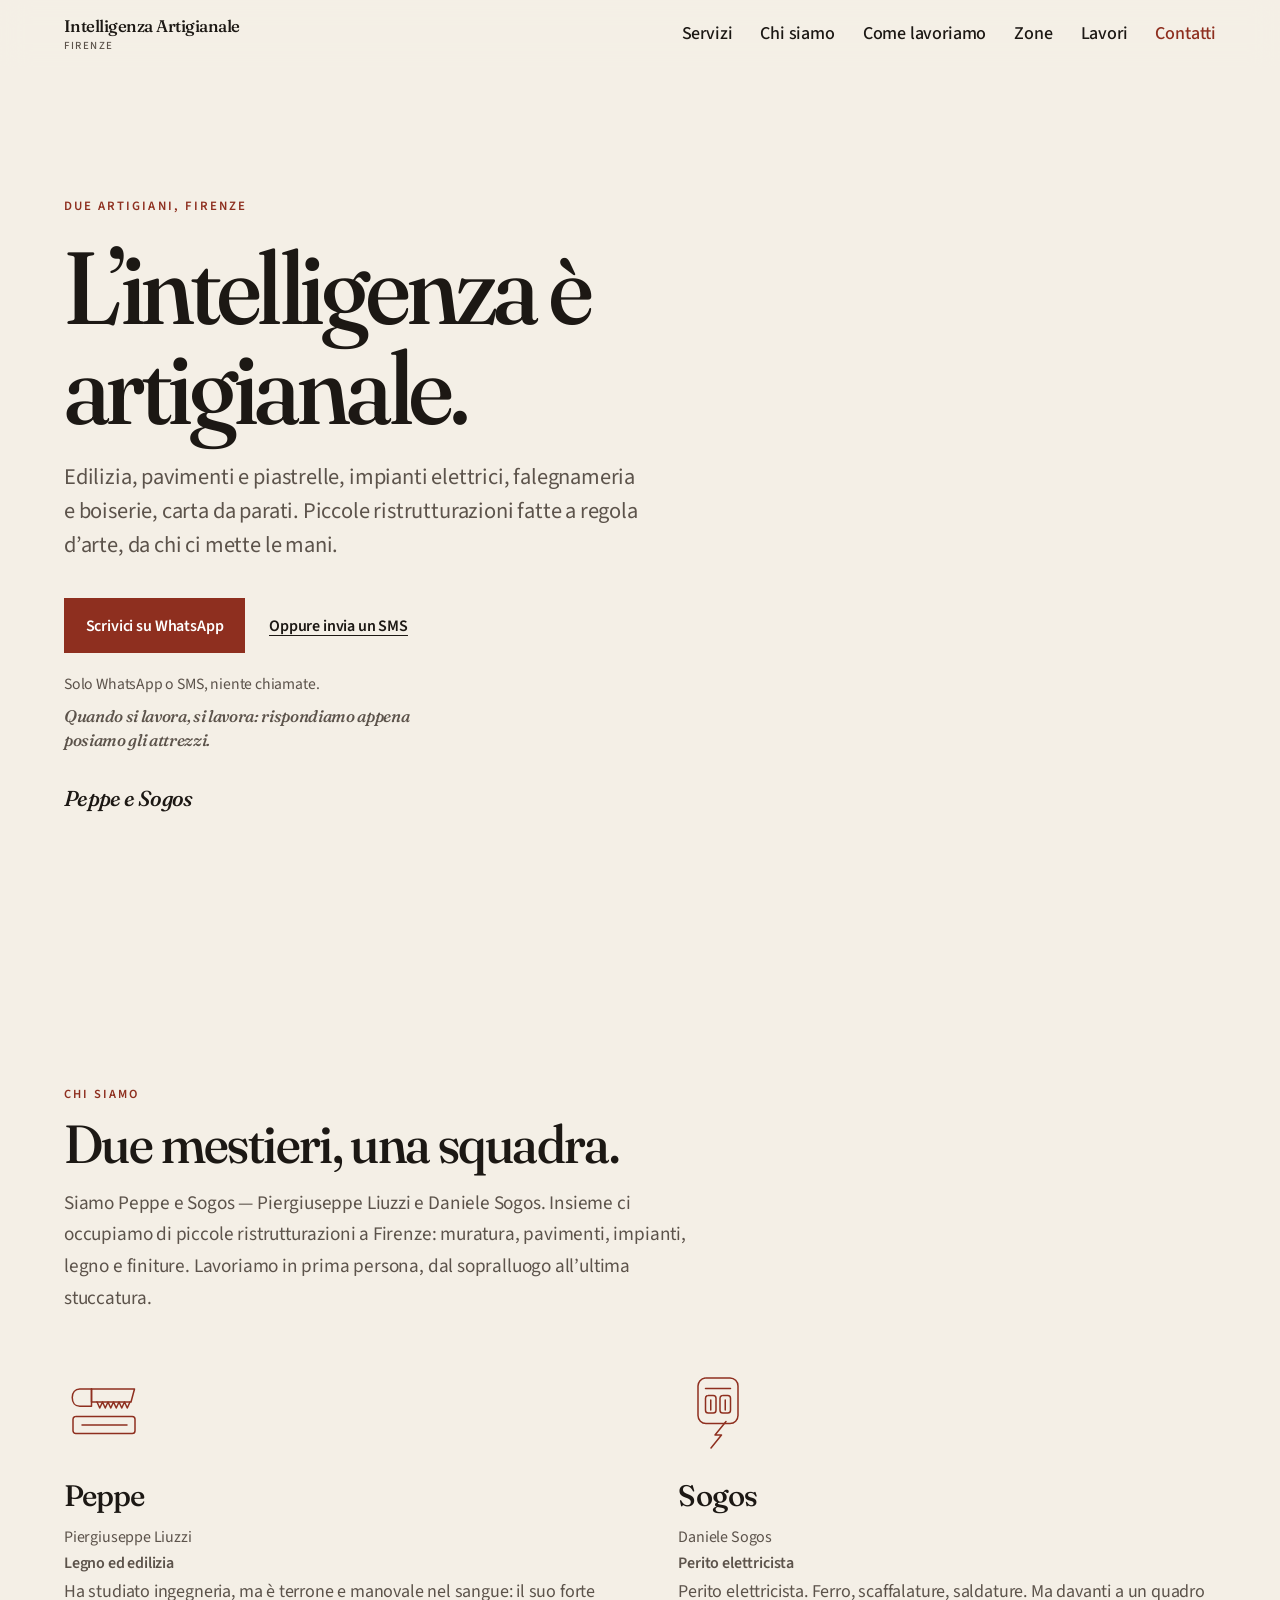
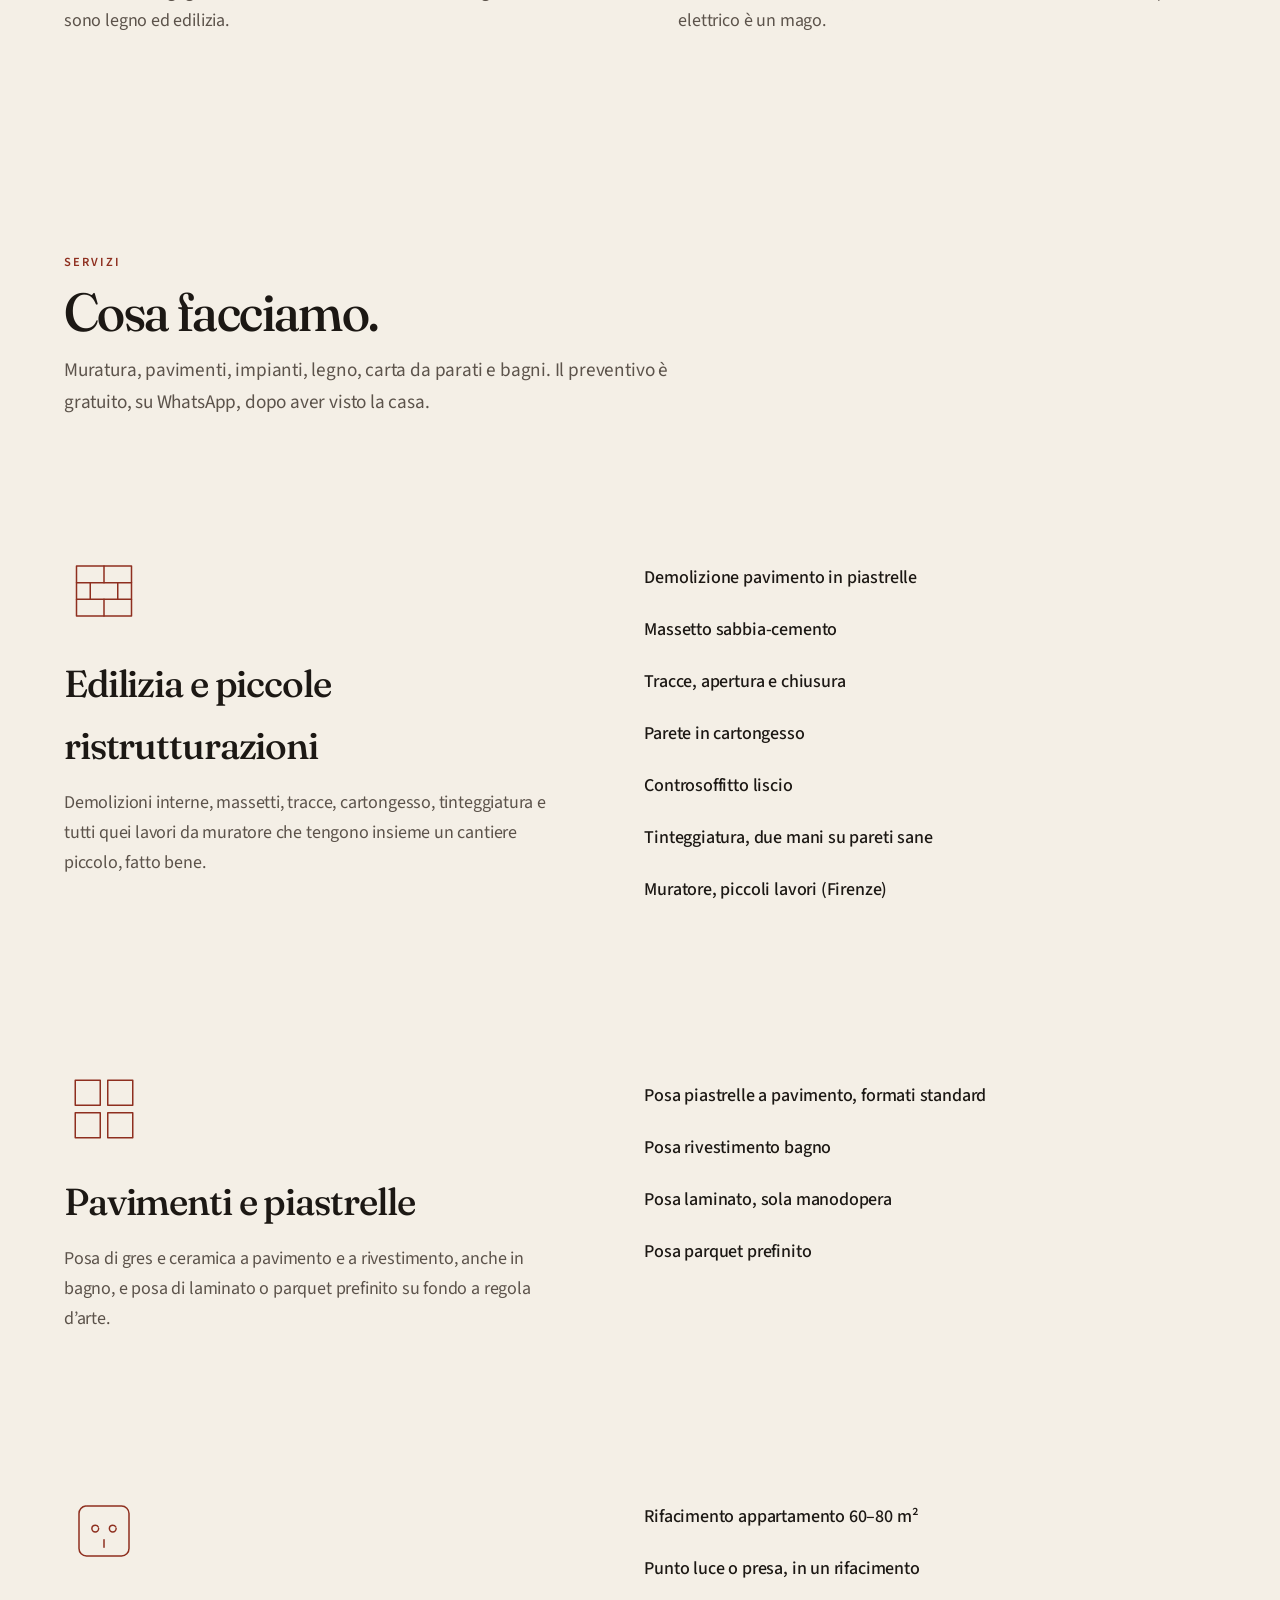
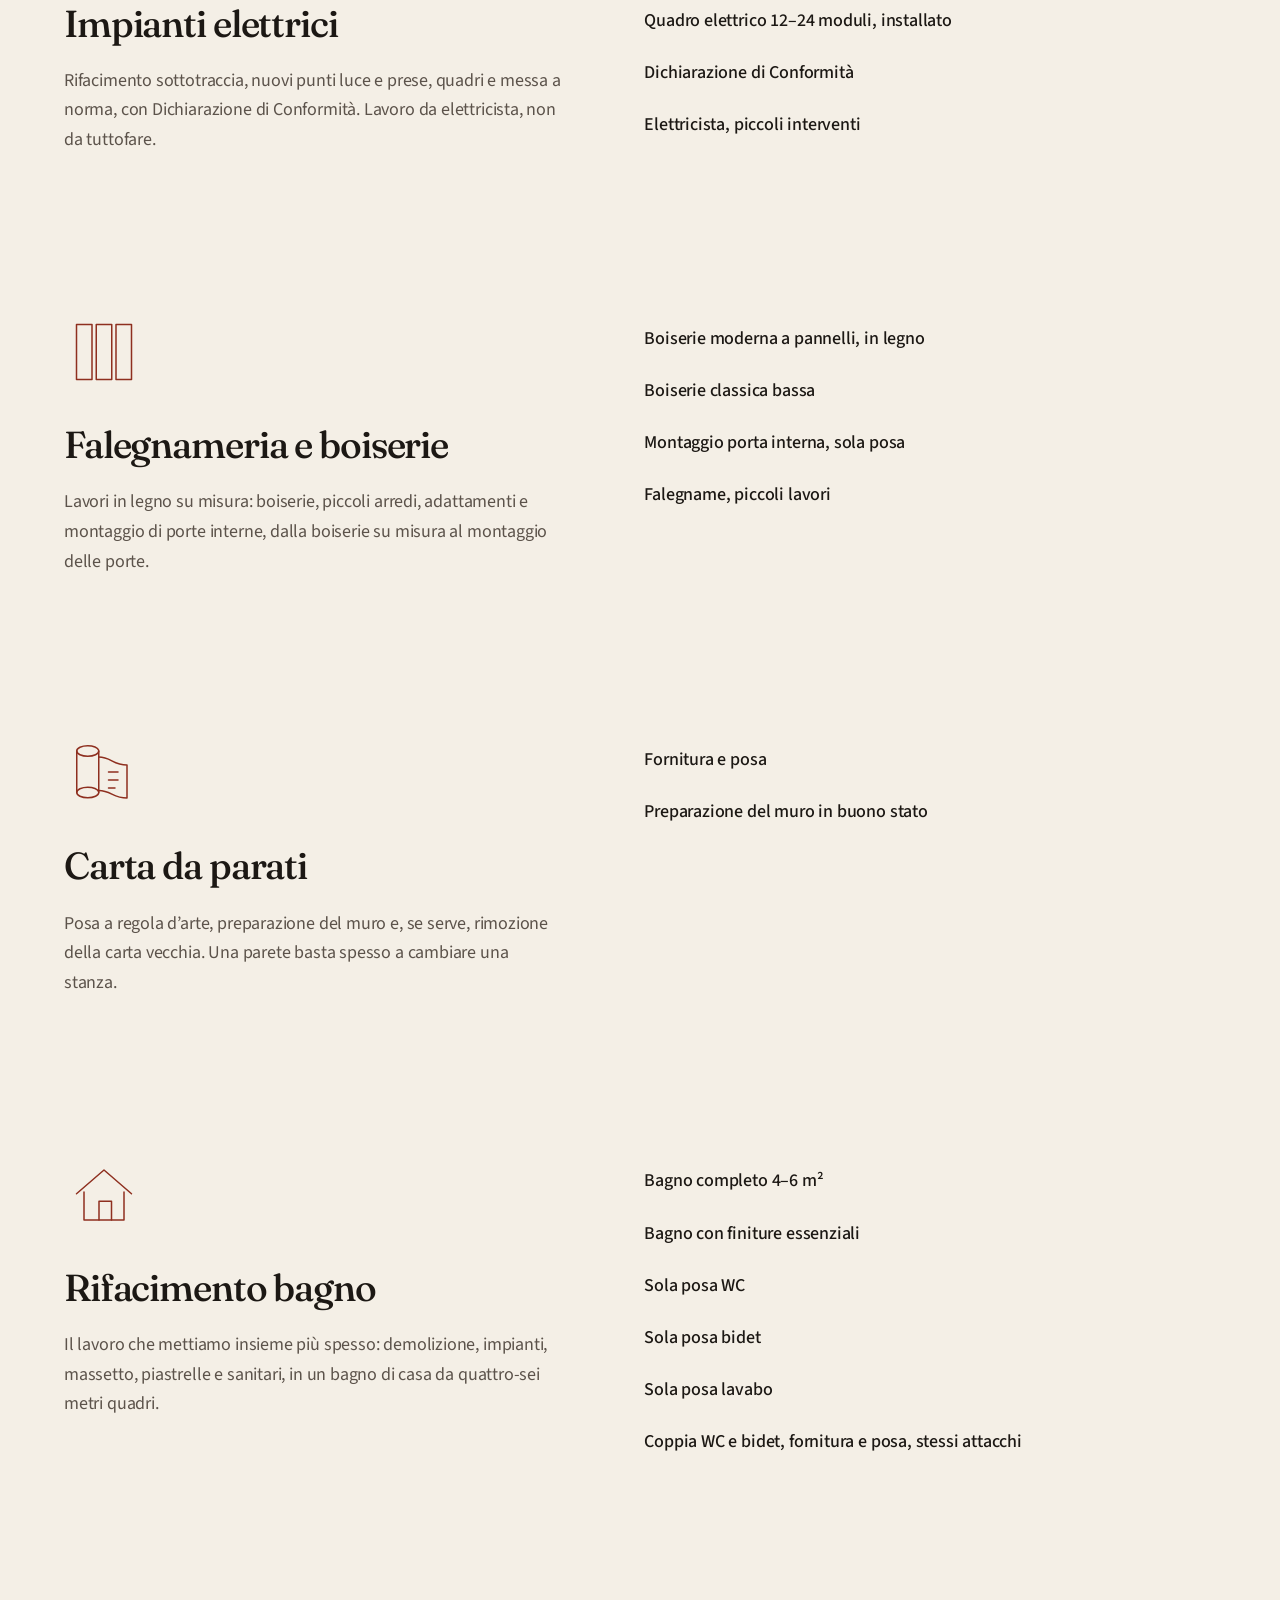
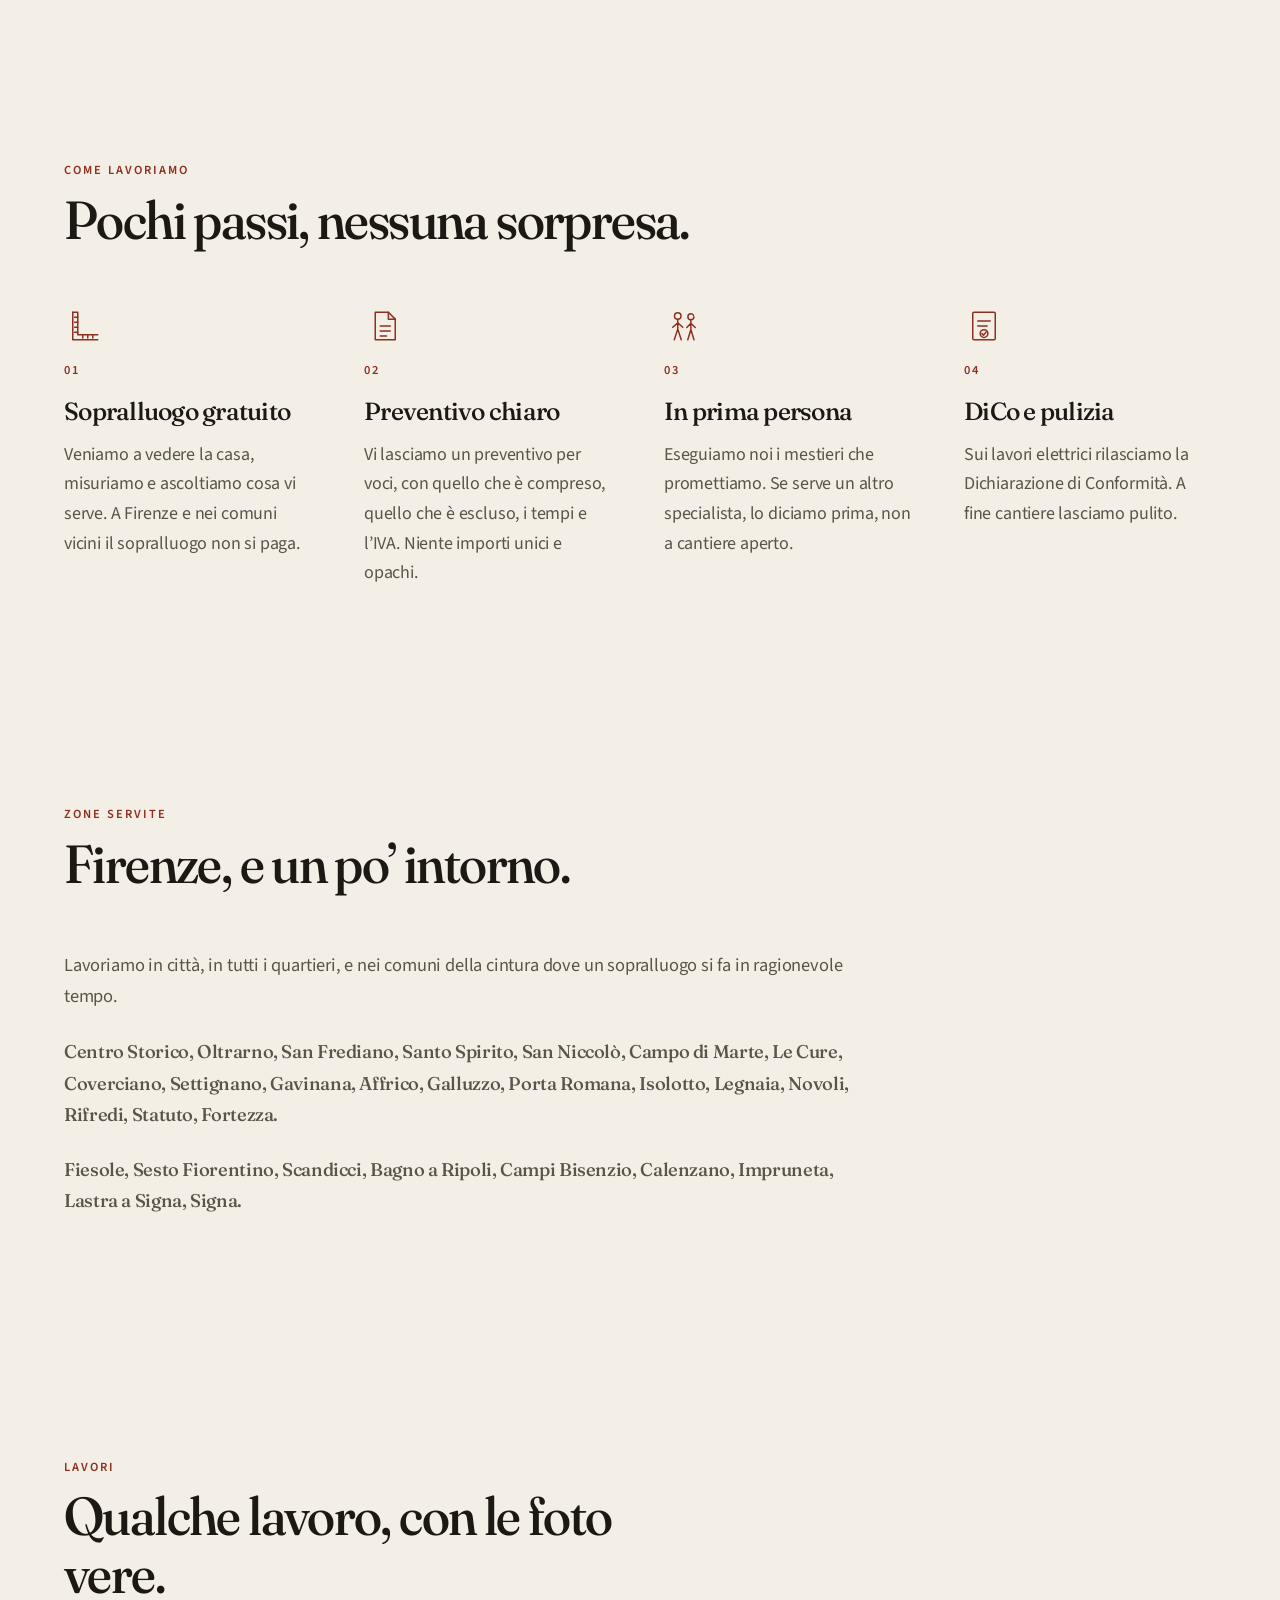
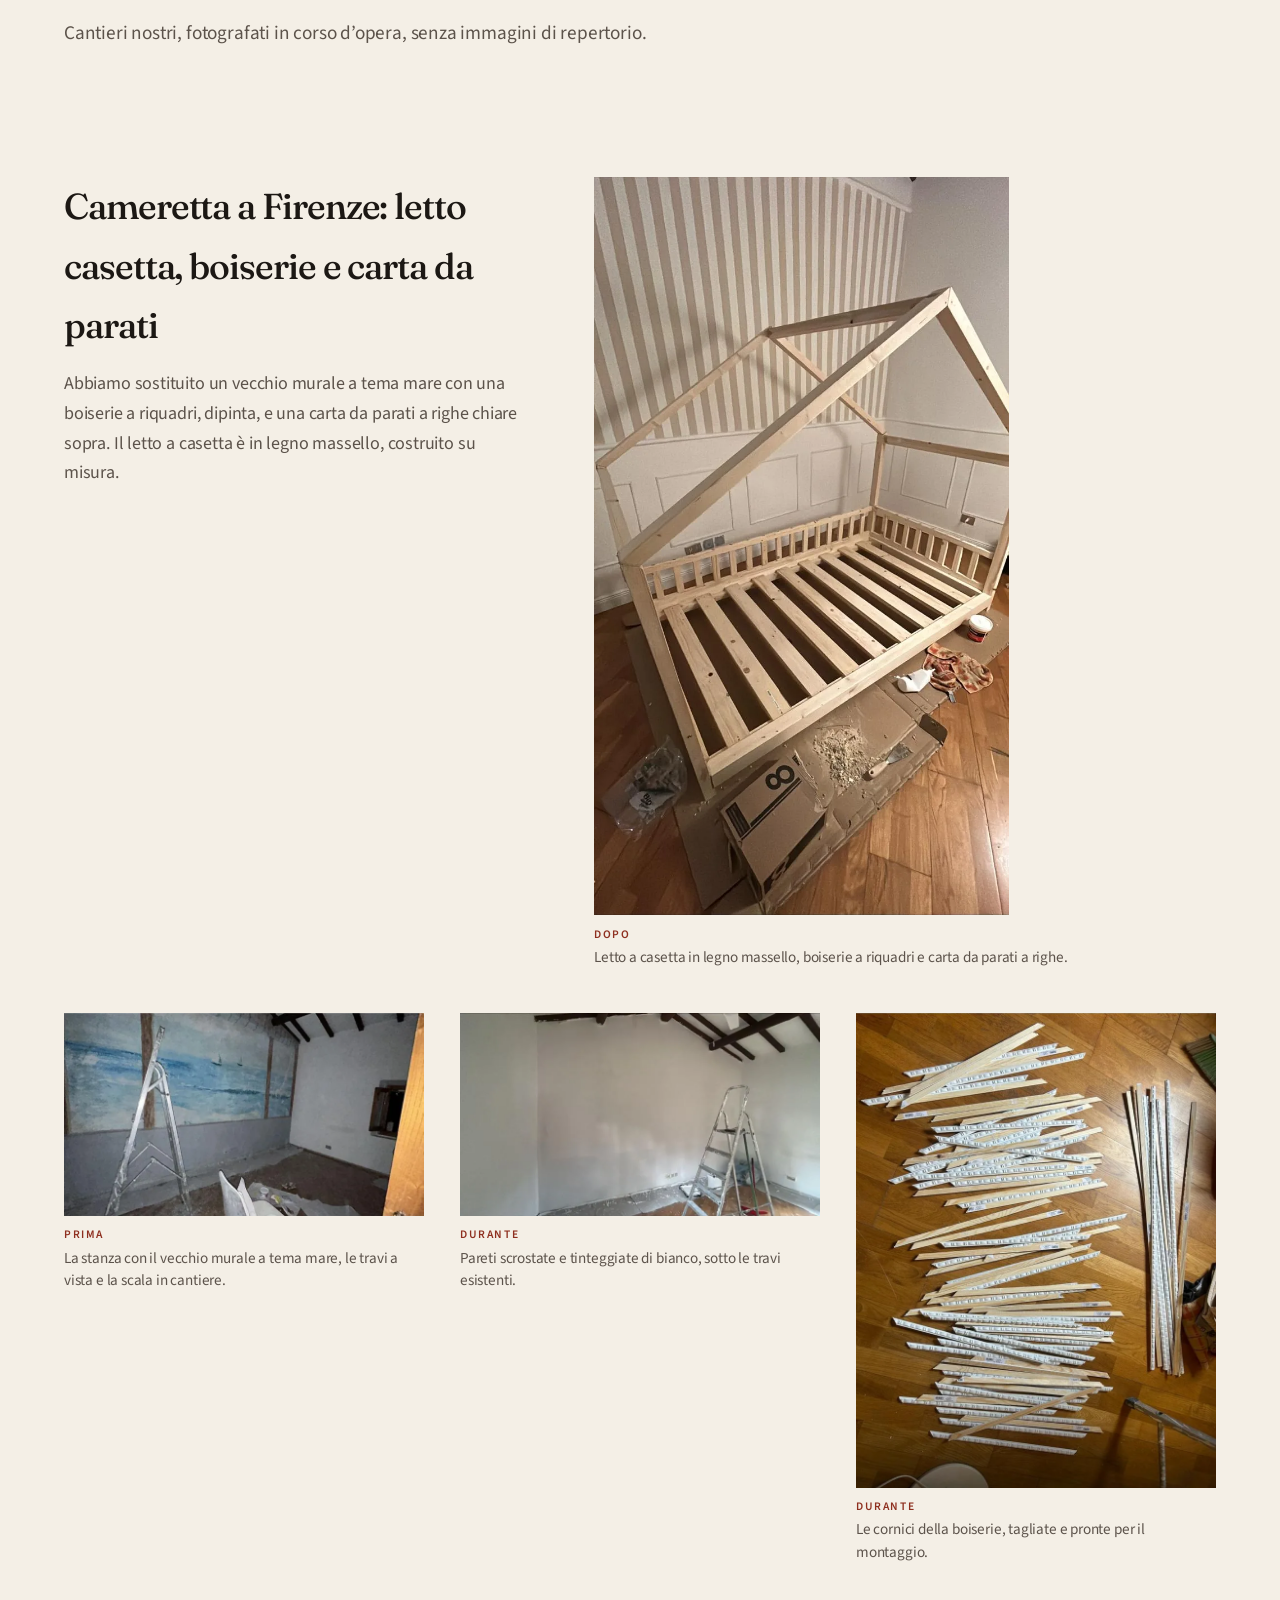
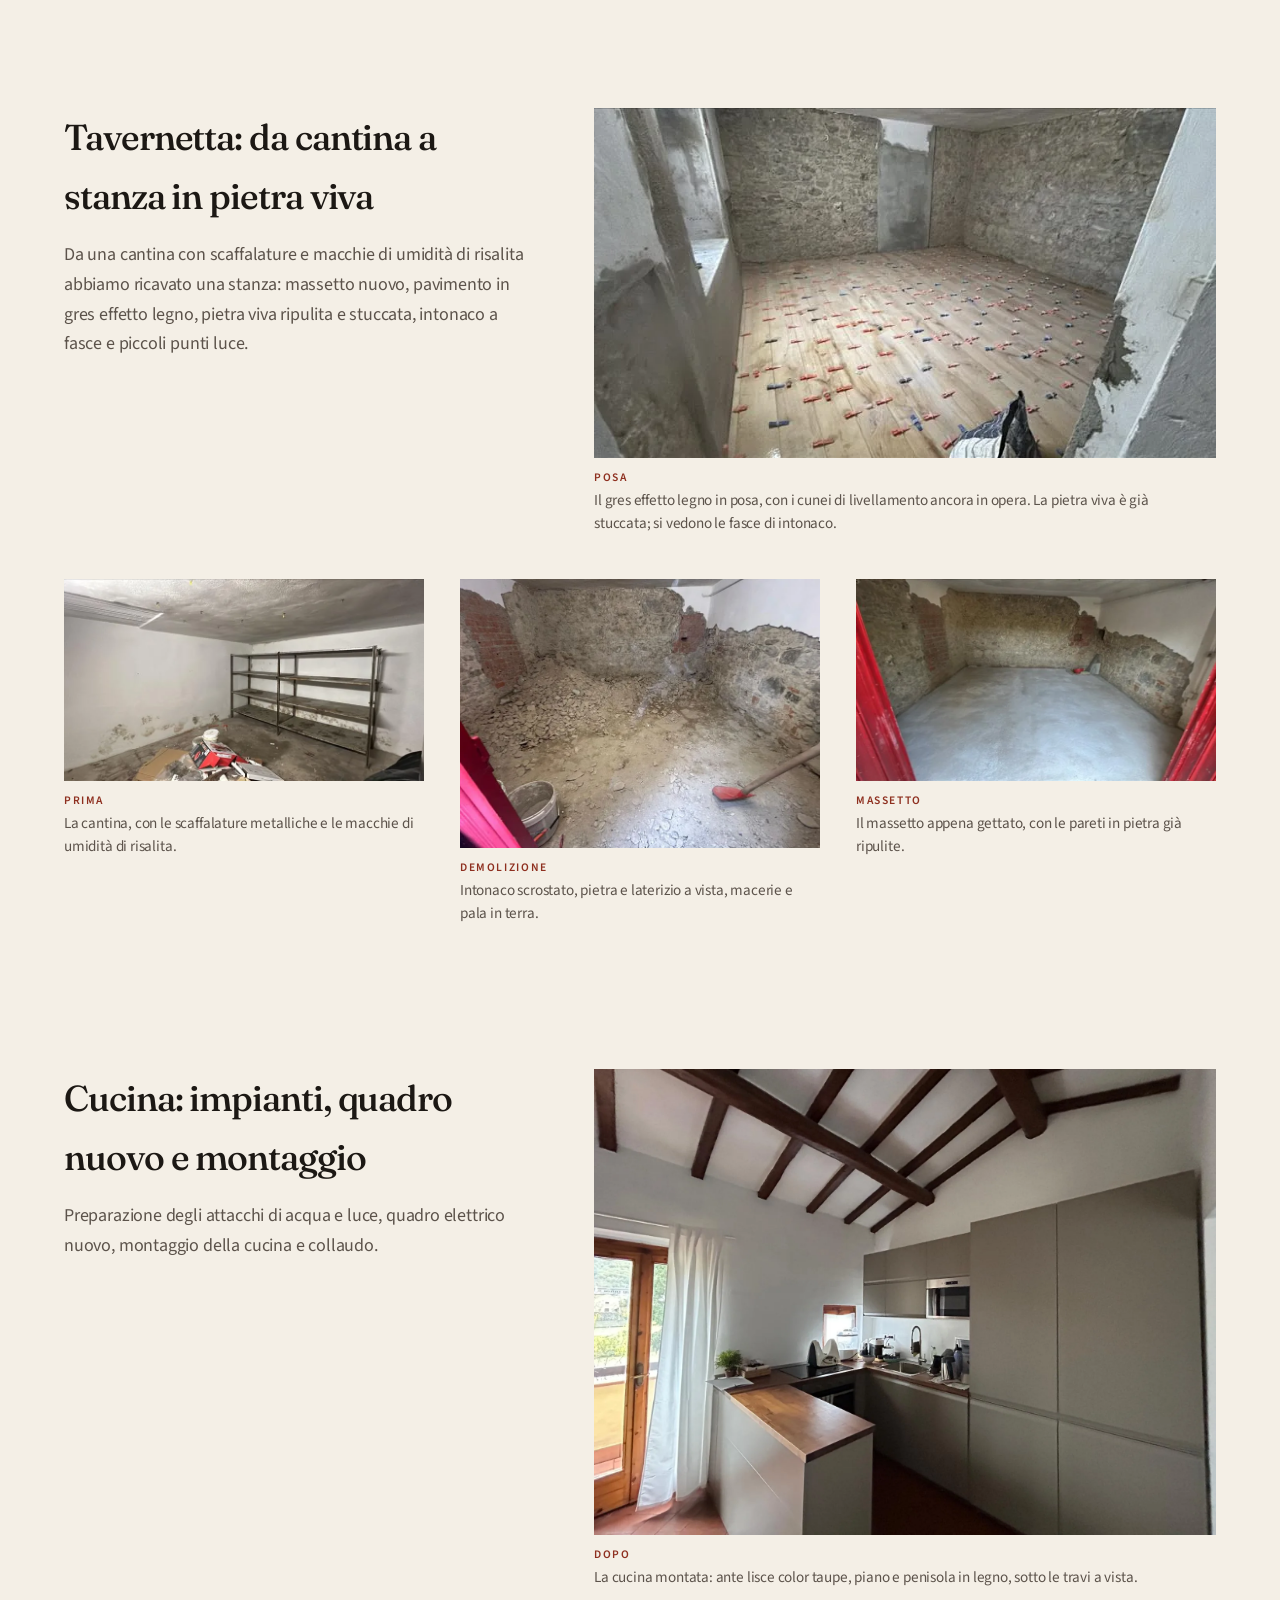
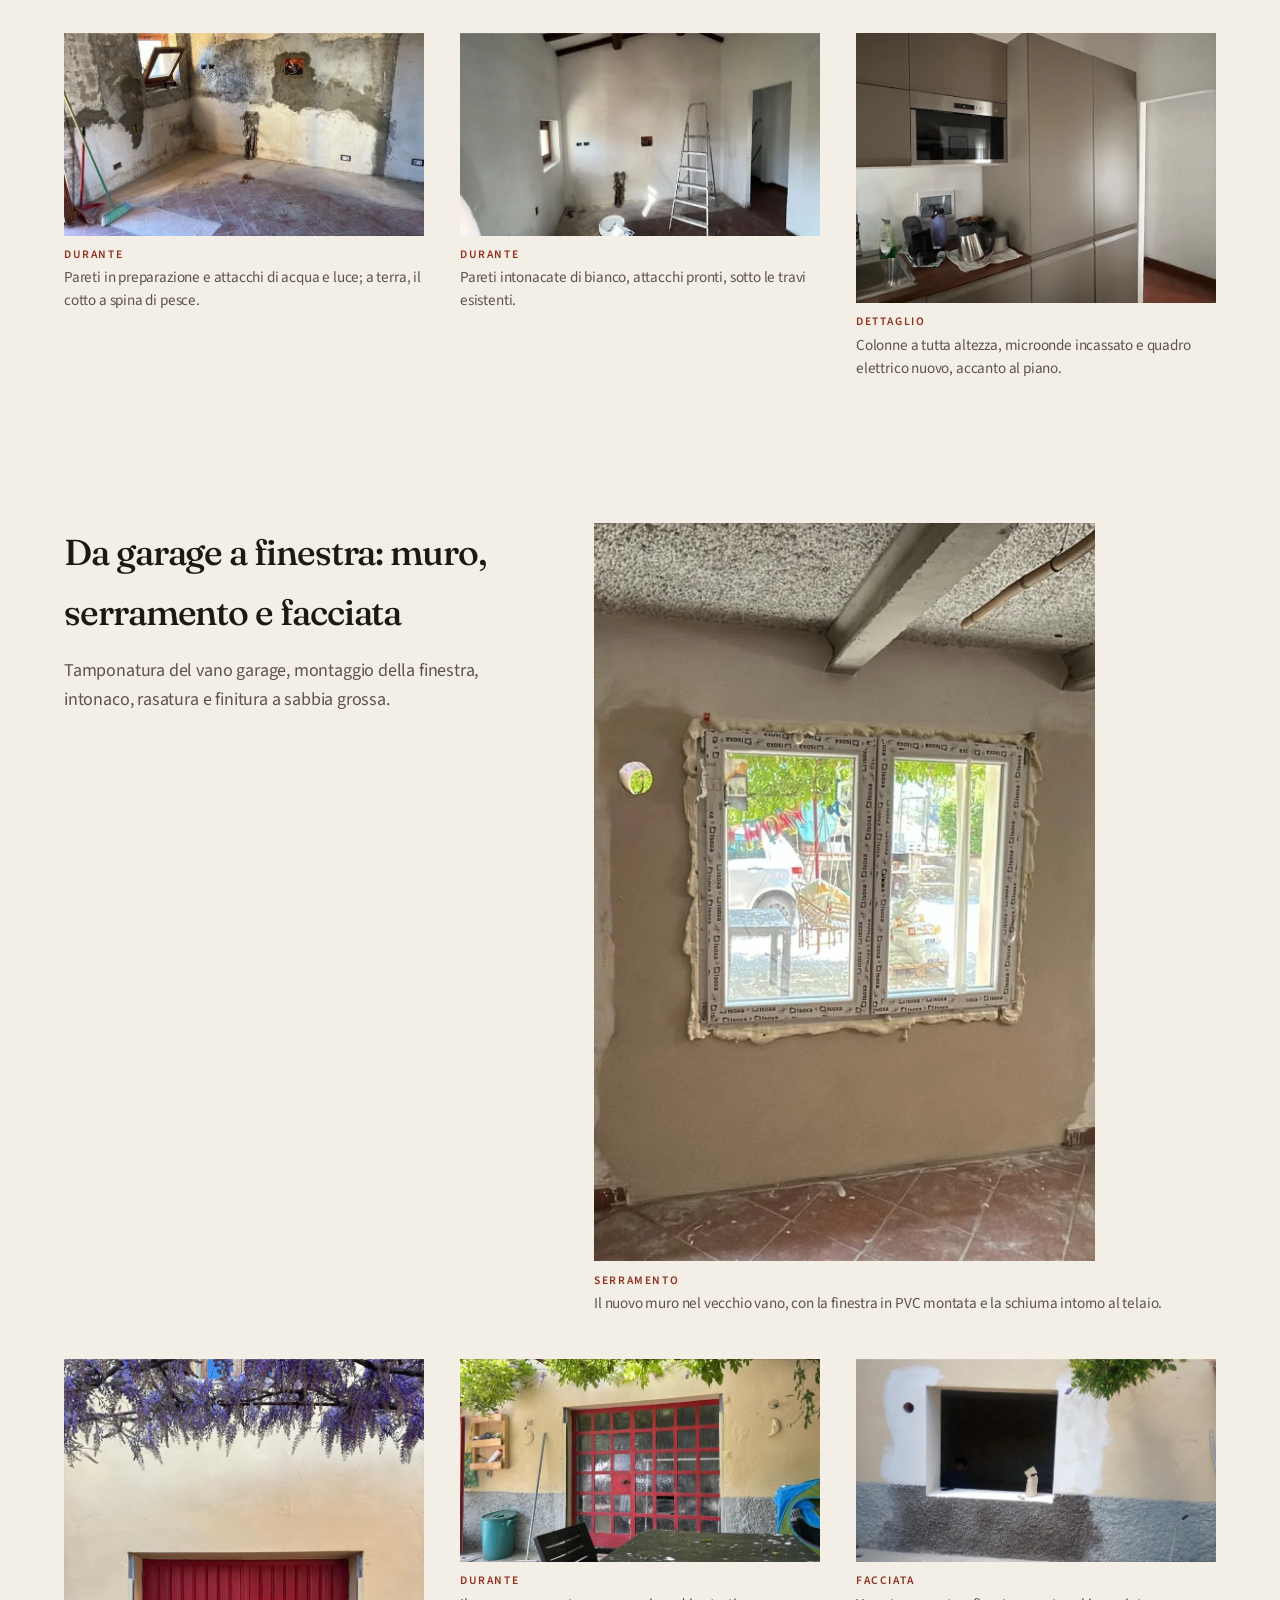
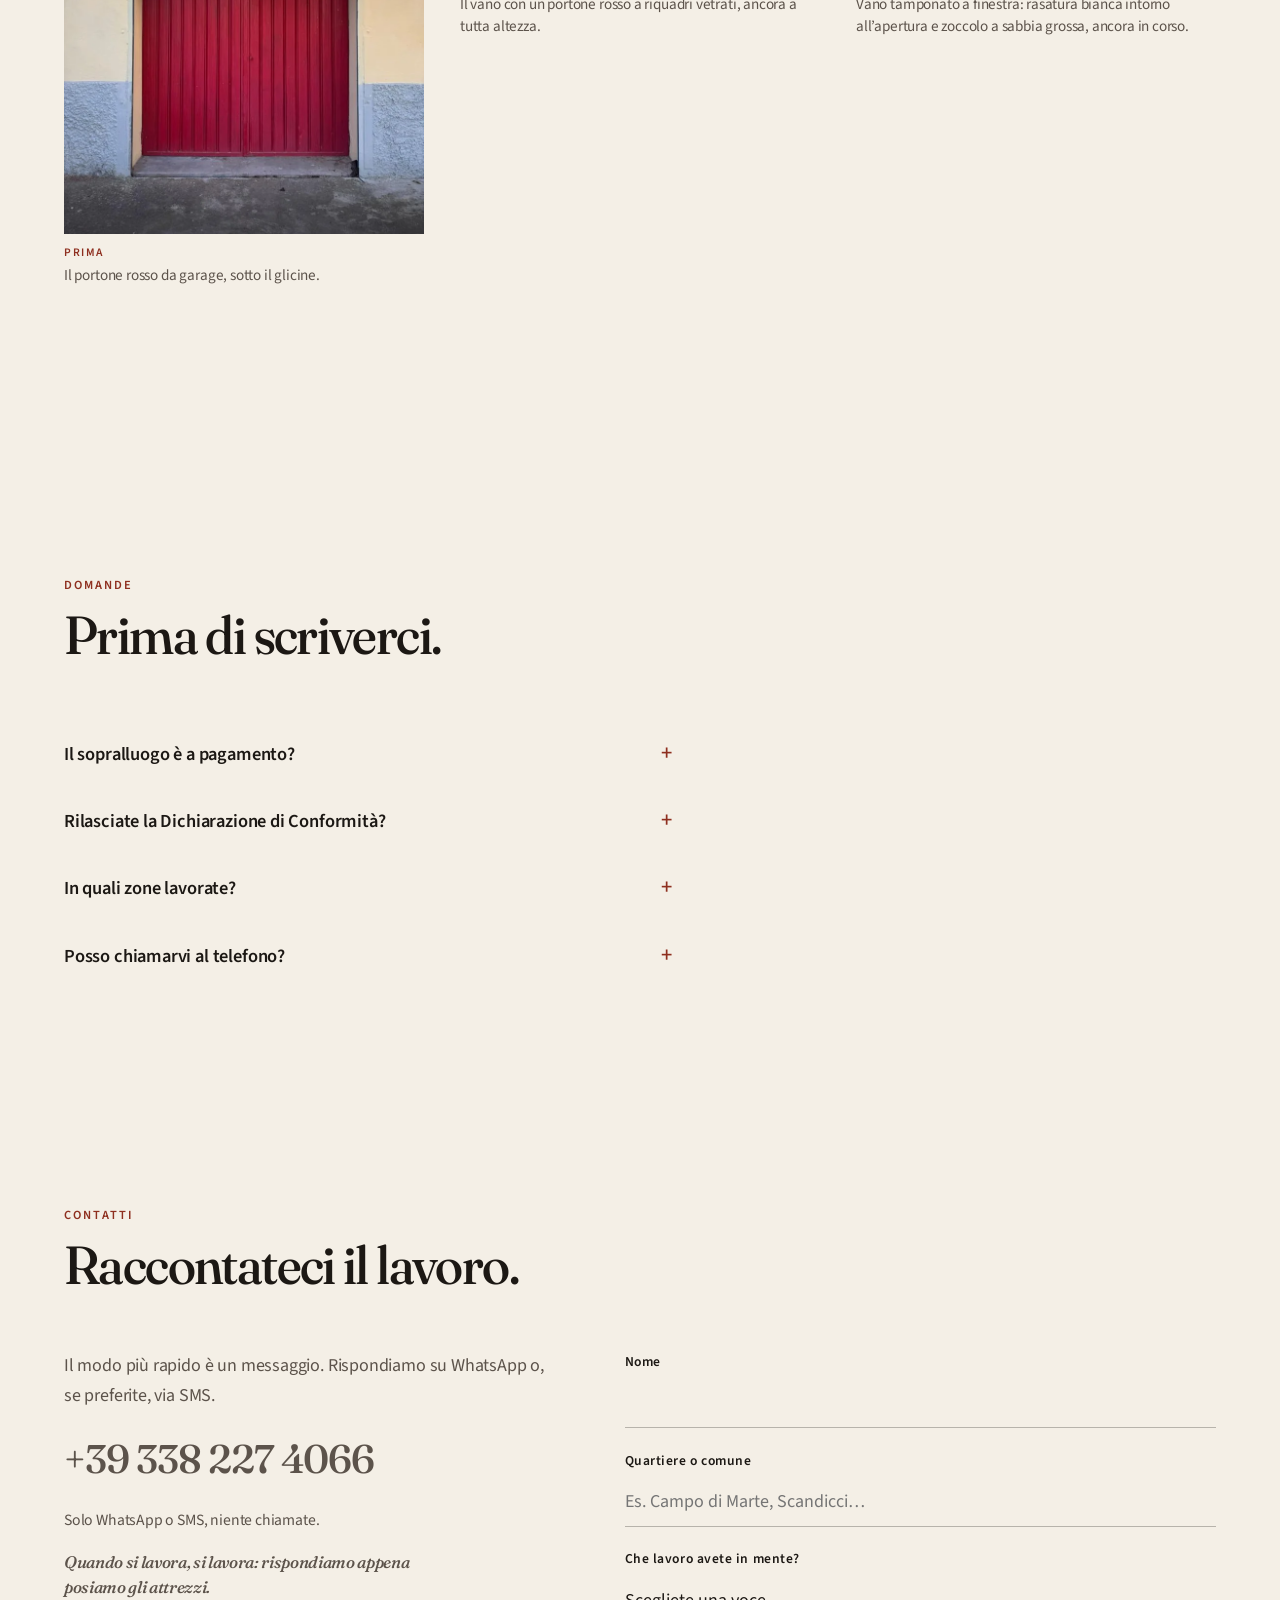
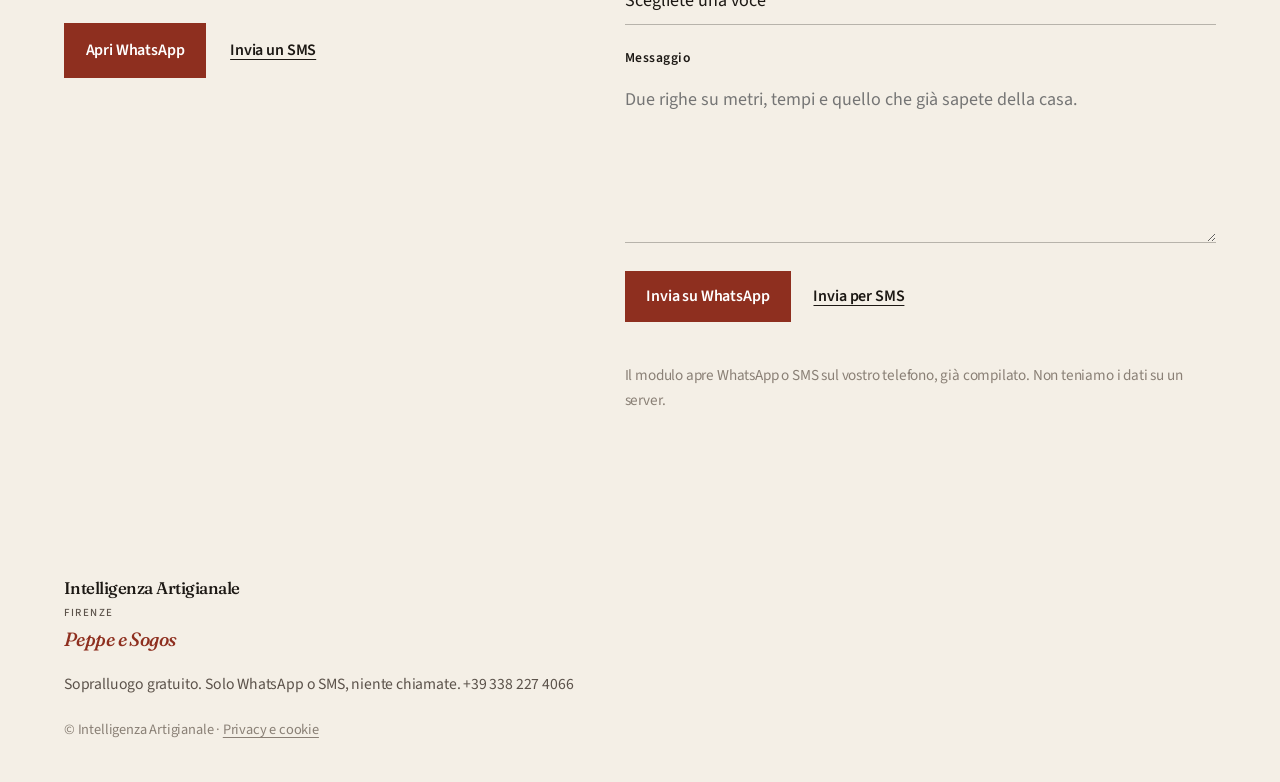
==== index.html @ 0aacb662 "Pubblica il sito statico di Intelligenza Artigianale. Sito per GitHub Pages: servizi, lavori, chi si" ====
<!DOCTYPE html>
<html lang="it">
<head>
  <meta charset="utf-8">
  <meta name="viewport" content="width=device-width, initial-scale=1">
  <title>Intelligenza Artigianale — piccole ristrutturazioni a Firenze</title>
  <meta name="description" content="Intelligenza Artigianale: due artigiani a Firenze per edilizia, pavimenti e piastrelle, impianti elettrici, falegnameria e boiserie, carta da parati. Sopralluogo gratuito. Solo WhatsApp o SMS, niente chiamate.">
  <link rel="canonical" href="https://intelligenzartigianale-firenze.it/">
  <meta name="robots" content="index, follow">
  <meta name="theme-color" content="#f4efe6">
  <meta property="og:type" content="website">
  <meta property="og:locale" content="it_IT">
  <meta property="og:title" content="Intelligenza Artigianale — piccole ristrutturazioni a Firenze">
  <meta property="og:description" content="Due artigiani a Firenze: edilizia, pavimenti, impianti elettrici, falegnameria e carta da parati. Sopralluogo gratuito.">
  <meta property="og:url" content="https://intelligenzartigianale-firenze.it/">
  <meta property="og:image" content="https://intelligenzartigianale-firenze.it/img/og-image.png">
  <meta property="og:site_name" content="Intelligenza Artigianale">
  <meta name="twitter:card" content="summary_large_image">
  <meta name="twitter:title" content="Intelligenza Artigianale — piccole ristrutturazioni a Firenze">
  <meta name="twitter:description" content="Due artigiani a Firenze per piccole ristrutturazioni fatte a regola d’arte. Sopralluogo gratuito.">
  <meta name="twitter:image" content="https://intelligenzartigianale-firenze.it/img/og-image.png">
  <link rel="icon" href="favicon.svg" type="image/svg+xml">
  <link rel="stylesheet" href="css/styles.css">
  <script type="application/ld+json">
  {
    "@context": "https://schema.org",
    "@graph": [
      {
        "@type": "HomeAndConstructionBusiness",
        "@id": "https://intelligenzartigianale-firenze.it/#attivita",
        "name": "Intelligenza Artigianale",
        "description": "Piccole ristrutturazioni a Firenze: edilizia, pavimenti e piastrelle, impianti elettrici, falegnameria e boiserie, carta da parati.",
        "url": "https://intelligenzartigianale-firenze.it/",
        "telephone": "+39 338 227 4066",
        "image": [
          "https://intelligenzartigianale-firenze.it/img/og-image.png",
          "https://intelligenzartigianale-firenze.it/img/lavori/cameretta/cameretta-dopo-letto-casetta.jpg",
          "https://intelligenzartigianale-firenze.it/img/lavori/tavernetta/tavernetta-posa-gres-effetto-legno.jpg",
          "https://intelligenzartigianale-firenze.it/img/lavori/cucina/cucina-dopo-montaggio.jpg",
          "https://intelligenzartigianale-firenze.it/img/lavori/garage-finestra/garage-finestra-durante-serramento.jpg"
        ],
        "areaServed": [
          {
            "@type": "City",
            "name": "Firenze"
          },
          {
            "@type": "AdministrativeArea",
            "name": "Città Metropolitana di Firenze"
          }
        ],
        "address": {
          "@type": "PostalAddress",
          "addressLocality": "Firenze",
          "addressRegion": "Toscana",
          "addressCountry": "IT"
        },
        "knowsLanguage": "it",
        "founder": [
          {
            "@type": "Person",
            "name": "Piergiuseppe Liuzzi",
            "alternateName": "Peppe",
            "jobTitle": "Legno ed edilizia"
          },
          {
            "@type": "Person",
            "name": "Daniele Sogos",
            "alternateName": "Sogos",
            "jobTitle": "Perito elettricista"
          }
        ],
        "alternateName": "Peppe e Sogos",
        "hasOfferCatalog": {
          "@type": "ItemList",
          "name": "Servizi",
          "itemListElement": [
            {
              "@type": "Service",
              "name": "Edilizia e piccole ristrutturazioni"
            },
            {
              "@type": "Service",
              "name": "Pavimenti e piastrelle"
            },
            {
              "@type": "Service",
              "name": "Impianti elettrici"
            },
            {
              "@type": "Service",
              "name": "Falegnameria e boiserie"
            },
            {
              "@type": "Service",
              "name": "Carta da parati"
            },
            {
              "@type": "Service",
              "name": "Rifacimento bagno"
            }
          ]
        },
        "contactPoint": {
          "@type": "ContactPoint",
          "telephone": "+39 338 227 4066",
          "contactType": "customer service",
          "availableLanguage": "Italian",
          "description": "Solo WhatsApp o SMS, niente chiamate"
        }
      },
      {
        "@type": "FAQPage",
        "@id": "https://intelligenzartigianale-firenze.it/#faq",
        "mainEntity": [
          {
            "@type": "Question",
            "name": "Il sopralluogo è a pagamento?",
            "acceptedAnswer": {
              "@type": "Answer",
              "text": "No. Il sopralluogo a Firenze e nei comuni vicini è gratuito e senza impegno."
            }
          },
          {
            "@type": "Question",
            "name": "Rilasciate la Dichiarazione di Conformità?",
            "acceptedAnswer": {
              "@type": "Answer",
              "text": "Sì, per i lavori elettrici di nuova realizzazione o di rifacimento rilasciamo la Dichiarazione di Conformità prevista dal D.M. 37/08. Di norma è compresa nel preventivo."
            }
          },
          {
            "@type": "Question",
            "name": "In quali zone lavorate?",
            "acceptedAnswer": {
              "@type": "Answer",
              "text": "A Firenze, in tutti i quartieri, e nei comuni vicini come Fiesole, Sesto Fiorentino, Scandicci, Bagno a Ripoli, Campi Bisenzio, Calenzano, Impruneta, Lastra a Signa e Signa."
            }
          },
          {
            "@type": "Question",
            "name": "Posso chiamarvi al telefono?",
            "acceptedAnswer": {
              "@type": "Answer",
              "text": "No. Ci scrivete solo su WhatsApp o via SMS, niente chiamate. Il numero è +39 338 227 4066."
            }
          }
        ]
      },
      {
        "@type": "ImageGallery",
        "@id": "https://intelligenzartigianale-firenze.it/#lavori",
        "name": "Lavori di Intelligenza Artigianale",
        "about": {
          "@id": "https://intelligenzartigianale-firenze.it/#attivita"
        },
        "hasPart": [
          {
            "@type": "CreativeWork",
            "name": "Cameretta a Firenze: letto casetta, boiserie e carta da parati",
            "description": "Rifacimento di una cameretta a Firenze: letto a casetta in legno massello costruito su misura, boiserie a riquadri dipinta e carta da parati a righe, al posto di un vecchio murale.",
            "url": "https://intelligenzartigianale-firenze.it/#lavoro-cameretta",
            "image": [
              "https://intelligenzartigianale-firenze.it/img/lavori/cameretta/cameretta-dopo-letto-casetta.jpg",
              "https://intelligenzartigianale-firenze.it/img/lavori/cameretta/cameretta-prima-murale.jpg",
              "https://intelligenzartigianale-firenze.it/img/lavori/cameretta/cameretta-durante-pareti.jpg",
              "https://intelligenzartigianale-firenze.it/img/lavori/cameretta/cameretta-durante-boiserie.jpg"
            ]
          },
          {
            "@type": "CreativeWork",
            "name": "Tavernetta: da cantina a stanza in pietra viva",
            "description": "Conversione di una cantina in stanza: massetto, pavimento in gres effetto legno, pietra viva ripulita e stuccata, intonaco a fasce e piccoli punti luce.",
            "url": "https://intelligenzartigianale-firenze.it/#lavoro-tavernetta",
            "image": [
              "https://intelligenzartigianale-firenze.it/img/lavori/tavernetta/tavernetta-posa-gres-effetto-legno.jpg",
              "https://intelligenzartigianale-firenze.it/img/lavori/tavernetta/tavernetta-prima-cantina.jpg",
              "https://intelligenzartigianale-firenze.it/img/lavori/tavernetta/tavernetta-durante-demolizione.jpg",
              "https://intelligenzartigianale-firenze.it/img/lavori/tavernetta/tavernetta-durante-massetto.jpg"
            ]
          },
          {
            "@type": "CreativeWork",
            "name": "Cucina: impianti, quadro nuovo e montaggio",
            "description": "Preparazione degli attacchi di acqua e luce, quadro elettrico nuovo, montaggio della cucina e collaudo.",
            "url": "https://intelligenzartigianale-firenze.it/#lavoro-cucina",
            "image": [
              "https://intelligenzartigianale-firenze.it/img/lavori/cucina/cucina-dopo-montaggio.jpg",
              "https://intelligenzartigianale-firenze.it/img/lavori/cucina/cucina-durante-attacchi.jpg",
              "https://intelligenzartigianale-firenze.it/img/lavori/cucina/cucina-durante-intonaco.jpg",
              "https://intelligenzartigianale-firenze.it/img/lavori/cucina/cucina-dettaglio-colonne-quadro.jpg"
            ]
          },
          {
            "@type": "CreativeWork",
            "name": "Da garage a finestra: muro, serramento e facciata",
            "description": "Tamponatura del vano garage, montaggio della finestra, intonaco, rasatura e finitura a sabbia grossa.",
            "url": "https://intelligenzartigianale-firenze.it/#lavoro-garage-finestra",
            "image": [
              "https://intelligenzartigianale-firenze.it/img/lavori/garage-finestra/garage-finestra-durante-serramento.jpg",
              "https://intelligenzartigianale-firenze.it/img/lavori/garage-finestra/garage-finestra-prima-portone.jpg",
              "https://intelligenzartigianale-firenze.it/img/lavori/garage-finestra/garage-finestra-durante-portone-vetrato.jpg",
              "https://intelligenzartigianale-firenze.it/img/lavori/garage-finestra/garage-finestra-dopo-facciata.jpg"
            ]
          }
        ]
      }
    ]
  }
  </script>
</head>
<body>
  <a class="skip" href="#contenuto">Vai al contenuto</a>
  <header class="site-header">
    <div class="wrap header-inner">
      <a class="wordmark" href="#inizio">Intelligenza Artigianale<span>Firenze</span></a>
      <button class="nav-toggle" type="button" aria-expanded="false" aria-controls="menu">Menu</button>
      <nav class="site-nav" id="menu" aria-label="Principale">
        <ul>
          <li><a href="#servizi">Servizi</a></li>
          <li><a href="#chi-siamo">Chi siamo</a></li>
          <li><a href="#come-lavoriamo">Come lavoriamo</a></li>
          <li><a href="#zone">Zone</a></li>
          <li><a href="#lavori">Lavori</a></li>
          <li><a href="#contatti" class="cta-nav">Contatti</a></li>
        </ul>
      </nav>
    </div>
  </header>

  <main id="contenuto">
    <section class="hero" id="inizio">
      <div class="wrap">
        <p class="eyebrow reveal">Due artigiani, Firenze</p>
        <h1 class="reveal">L’intelligenza è artigianale.</h1>
        <p class="lead reveal">Edilizia, pavimenti e piastrelle, impianti elettrici, falegnameria e boiserie, carta da parati. Piccole ristrutturazioni fatte a regola d’arte, da chi ci mette le mani.</p>
        <div class="actions reveal">
          <a class="btn" href="https://wa.me/393382274066?text=Buongiorno%2C%20vi%20contatto%20dal%20sito%20Intelligenza%20Artigianale%20e%20vorrei%20un%20sopralluogo%20gratuito.">Scrivici su WhatsApp</a>
          <a class="btn btn-ghost" href="sms:+393382274066?body=Buongiorno%2C%20vi%20contatto%20dal%20sito%20Intelligenza%20Artigianale%20e%20vorrei%20un%20sopralluogo%20gratuito.">Oppure invia un SMS</a>
        </div>
        <p class="channel-note">Solo WhatsApp o SMS, niente chiamate.</p>
        <p class="channel-aside">Quando si lavora, si lavora: rispondiamo appena posiamo gli attrezzi.</p>
        <p class="signature">Peppe e Sogos</p>
      </div>
    </section>

    <section class="section" id="chi-siamo" aria-labelledby="chi-siamo-title">
      <div class="wrap">
        <header class="section-head on-scroll">
          <span class="kicker">Chi siamo</span>
          <h2 id="chi-siamo-title">Due mestieri, una squadra.</h2>
          <p>Siamo Peppe e Sogos — Piergiuseppe Liuzzi e Daniele Sogos. Insieme ci occupiamo di piccole ristrutturazioni a Firenze: muratura, pavimenti, impianti, legno e finiture. Lavoriamo in prima persona, dal sopralluogo all’ultima stuccatura.</p>
        </header>
        <div class="people">
          <article class="person on-scroll">
            <svg class="icon icon-person icon-draw" viewBox="0 0 32 32" fill="none" stroke="currentColor" stroke-width="1.5" stroke-linecap="round" stroke-linejoin="round" aria-hidden="true" focusable="false"><path data-draw pathLength="100" d="M11 7.6 H6.3 C4.4 7.6 3.3 9 3.3 11 C3.3 13.1 4.4 14.5 6.3 14.5 H11"/><path data-draw pathLength="100" d="M11 7.6 V14.5"/><path data-draw pathLength="100" d="M11 7.6 H28.2 L26.8 12.8 H11 Z"/><path data-draw pathLength="100" d="M13.2 12.8 L14.3 15.2 L15.4 12.8 L16.5 15.2 L17.6 12.8 L18.7 15.2 L19.8 12.8 L20.9 15.2 L22 12.8 L23.1 15.2 L24.2 12.8 L25.3 15.2 L26.4 12.8"/><rect data-draw pathLength="100" x="3.6" y="18.6" width="24.8" height="6.8" rx="1.1"/><path data-draw pathLength="100" d="M7.2 22 H25.2"/></svg>
            <h3>Peppe</h3>
            <p class="fullname">Piergiuseppe Liuzzi</p>
            <p class="role">Legno ed edilizia</p>
            <p>Ha studiato ingegneria, ma è terrone e manovale nel sangue: il suo forte sono legno ed edilizia.</p>
          </article>
          <article class="person on-scroll">
            <svg class="icon icon-person icon-draw" viewBox="0 0 32 32" fill="none" stroke="currentColor" stroke-width="1.5" stroke-linecap="round" stroke-linejoin="round" aria-hidden="true" focusable="false"><rect data-draw pathLength="100" x="8" y="3.2" width="16" height="18.2" rx="3.2"/><path data-draw pathLength="100" d="M11 7.4 H21"/><rect data-draw pathLength="100" x="11" y="10.2" width="4.2" height="7" rx="1.1"/><path data-draw pathLength="100" d="M13.1 12 V16"/><rect data-draw pathLength="100" x="16.8" y="10.2" width="4.2" height="7" rx="1.1"/><path data-draw pathLength="100" d="M18.9 12 V16"/><path data-draw pathLength="100" d="M19.2 20.6 L14.8 26 H17.4 L13.2 31.2"/></svg>
            <h3>Sogos</h3>
            <p class="fullname">Daniele Sogos</p>
            <p class="role">Perito elettricista</p>
            <p>Perito elettricista. Ferro, scaffalature, saldature. Ma davanti a un quadro elettrico è un mago.</p>
          </article>
        </div>
      </div>
    </section>

    <section class="section" id="servizi" aria-labelledby="servizi-title">
      <div class="wrap">
        <header class="section-head on-scroll">
          <span class="kicker">Servizi</span>
          <h2 id="servizi-title">Cosa facciamo.</h2>
          <p>Muratura, pavimenti, impianti, legno, carta da parati e bagni. Il preventivo è gratuito, su WhatsApp, dopo aver visto la casa.</p>
        </header>

        <article class="service on-scroll">
          <div class="service-intro">
            <svg class="icon icon-service icon-draw" viewBox="0 0 32 32" fill="none" stroke="currentColor" stroke-width="1.5" stroke-linecap="round" stroke-linejoin="round" aria-hidden="true" focusable="false"><rect data-draw pathLength="100" x="5" y="6" width="22" height="20"/><path data-draw pathLength="100" d="M5 12.7 H27 M5 19.3 H27"/><path data-draw pathLength="100" d="M16 6 V12.7 M10.5 12.7 V19.3 M21.5 12.7 V19.3 M16 19.3 V26"/></svg>
            <h3>Edilizia e piccole ristrutturazioni</h3>
            <p class="desc">Demolizioni interne, massetti, tracce, cartongesso, tinteggiatura e tutti quei lavori da muratore che tengono insieme un cantiere piccolo, fatto bene.</p>
          </div>
          <div class="service-rates">
            <ul class="work-list">
              <li>Demolizione pavimento in piastrelle</li>
              <li>Massetto sabbia-cemento</li>
              <li>Tracce, apertura e chiusura</li>
              <li>Parete in cartongesso</li>
              <li>Controsoffitto liscio</li>
              <li>Tinteggiatura, due mani su pareti sane</li>
              <li>Muratore, piccoli lavori (Firenze)</li>
            </ul>
          </div>
        </article>

        <article class="service on-scroll">
          <div class="service-intro">
            <svg class="icon icon-service icon-draw" viewBox="0 0 32 32" fill="none" stroke="currentColor" stroke-width="1.5" stroke-linecap="round" stroke-linejoin="round" aria-hidden="true" focusable="false"><rect data-draw pathLength="100" x="4.5" y="4.5" width="10" height="10"/><rect data-draw pathLength="100" x="17.5" y="4.5" width="10" height="10"/><rect data-draw pathLength="100" x="4.5" y="17.5" width="10" height="10"/><rect data-draw pathLength="100" x="17.5" y="17.5" width="10" height="10"/></svg>
            <h3>Pavimenti e piastrelle</h3>
            <p class="desc">Posa di gres e ceramica a pavimento e a rivestimento, anche in bagno, e posa di laminato o parquet prefinito su fondo a regola d’arte.</p>
          </div>
          <div class="service-rates">
            <ul class="work-list">
              <li>Posa piastrelle a pavimento, formati standard</li>
              <li>Posa rivestimento bagno</li>
              <li>Posa laminato, sola manodopera</li>
              <li>Posa parquet prefinito</li>
            </ul>
          </div>
        </article>

        <article class="service on-scroll">
          <div class="service-intro">
            <svg class="icon icon-service icon-draw" viewBox="0 0 32 32" fill="none" stroke="currentColor" stroke-width="1.5" stroke-linecap="round" stroke-linejoin="round" aria-hidden="true" focusable="false"><rect data-draw pathLength="100" x="6" y="6" width="20" height="20" rx="3"/><circle data-draw pathLength="100" cx="12.5" cy="15" r="1.35"/><circle data-draw pathLength="100" cx="19.5" cy="15" r="1.35"/><path data-draw pathLength="100" d="M16 19.5 V22.5"/></svg>
            <h3>Impianti elettrici</h3>
            <p class="desc">Rifacimento sottotraccia, nuovi punti luce e prese, quadri e messa a norma, con Dichiarazione di Conformità. Lavoro da elettricista, non da tuttofare.</p>
          </div>
          <div class="service-rates">
            <ul class="work-list">
              <li>Rifacimento appartamento 60–80 m²</li>
              <li>Punto luce o presa, in un rifacimento</li>
              <li>Quadro elettrico 12–24 moduli, installato</li>
              <li>Dichiarazione di Conformità</li>
              <li>Elettricista, piccoli interventi</li>
            </ul>
          </div>
        </article>

        <article class="service on-scroll">
          <div class="service-intro">
            <svg class="icon icon-service icon-draw" viewBox="0 0 32 32" fill="none" stroke="currentColor" stroke-width="1.5" stroke-linecap="round" stroke-linejoin="round" aria-hidden="true" focusable="false"><rect data-draw pathLength="100" x="5" y="5" width="6.2" height="22"/><rect data-draw pathLength="100" x="12.9" y="5" width="6.2" height="22"/><rect data-draw pathLength="100" x="20.8" y="5" width="6.2" height="22"/></svg>
            <h3>Falegnameria e boiserie</h3>
            <p class="desc">Lavori in legno su misura: boiserie, piccoli arredi, adattamenti e montaggio di porte interne, dalla boiserie su misura al montaggio delle porte.</p>
          </div>
          <div class="service-rates">
            <ul class="work-list">
              <li>Boiserie moderna a pannelli, in legno</li>
              <li>Boiserie classica bassa</li>
              <li>Montaggio porta interna, sola posa</li>
              <li>Falegname, piccoli lavori</li>
            </ul>
          </div>
        </article>

        <article class="service on-scroll">
          <div class="service-intro">
            <svg class="icon icon-service icon-draw" viewBox="0 0 32 32" fill="none" stroke="currentColor" stroke-width="1.5" stroke-linecap="round" stroke-linejoin="round" aria-hidden="true" focusable="false"><ellipse data-draw pathLength="100" cx="9.5" cy="6.8" rx="4.4" ry="2.1"/><path data-draw pathLength="100" d="M5.1 6.8 V23.4"/><path data-draw pathLength="100" d="M13.9 6.8 V23.4"/><ellipse data-draw pathLength="100" cx="9.5" cy="23.4" rx="4.4" ry="2.1"/><path data-draw pathLength="100" d="M13.9 9.2 C18.8 9.2 19.6 12.4 25.2 12.4 V25.6 C19.6 25.6 18.8 22.6 13.9 22.6"/><path data-draw pathLength="100" d="M17.8 15.2 H21.6 M17.8 18.4 H21.6 M17.8 21.6 H20.4"/></svg>
            <h3>Carta da parati</h3>
            <p class="desc">Posa a regola d’arte, preparazione del muro e, se serve, rimozione della carta vecchia. Una parete basta spesso a cambiare una stanza.</p>
          </div>
          <div class="service-rates">
            <ul class="work-list">
              <li>Fornitura e posa</li>
              <li>Preparazione del muro in buono stato</li>
            </ul>
          </div>
        </article>

        <article class="service on-scroll">
          <div class="service-intro">
            <svg class="icon icon-service icon-draw" viewBox="0 0 32 32" fill="none" stroke="currentColor" stroke-width="1.5" stroke-linecap="round" stroke-linejoin="round" aria-hidden="true" focusable="false"><path data-draw pathLength="100" d="M5 15.5 L16 6 L27 15.5"/><path data-draw pathLength="100" d="M8 14.8 V26 H24 V14.8"/><path data-draw pathLength="100" d="M14 26 V18.5 H19 V26"/></svg>
            <h3>Rifacimento bagno</h3>
            <p class="desc">Il lavoro che mettiamo insieme più spesso: demolizione, impianti, massetto, piastrelle e sanitari, in un bagno di casa da quattro-sei metri quadri.</p>
          </div>
          <div class="service-rates">
            <ul class="work-list">
              <li>Bagno completo 4–6 m²</li>
              <li>Bagno con finiture essenziali</li>
              <li>Sola posa WC</li>
              <li>Sola posa bidet</li>
              <li>Sola posa lavabo</li>
              <li>Coppia WC e bidet, fornitura e posa, stessi attacchi</li>
            </ul>
          </div>
        </article>

      </div>
    </section>

    <section class="section" id="come-lavoriamo" aria-labelledby="metodo-title">
      <div class="wrap">
        <header class="section-head on-scroll">
          <span class="kicker">Come lavoriamo</span>
          <h2 id="metodo-title">Pochi passi, nessuna sorpresa.</h2>
        </header>
        <div class="steps">
          <article class="step on-scroll">
            <svg class="icon icon-step icon-draw" viewBox="0 0 32 32" fill="none" stroke="currentColor" stroke-width="1.5" stroke-linecap="round" stroke-linejoin="round" aria-hidden="true" focusable="false"><path data-draw pathLength="100" d="M7 5 V27 H27"/><path data-draw pathLength="100" d="M7 5 H11 V23 H27"/><path data-draw pathLength="100" d="M11 9 H8.5 M11 13 H8.5 M11 17 H8.5 M11 21 H8.5"/><path data-draw pathLength="100" d="M15 23 V25.5 M19 23 V25.5 M23 23 V25.5"/></svg>
          <h3>Sopralluogo gratuito</h3>
            <p>Veniamo a vedere la casa, misuriamo e ascoltiamo cosa vi serve. A Firenze e nei comuni vicini il sopralluogo non si paga.</p>
          </article>
          <article class="step on-scroll">
            <svg class="icon icon-step icon-draw" viewBox="0 0 32 32" fill="none" stroke="currentColor" stroke-width="1.5" stroke-linecap="round" stroke-linejoin="round" aria-hidden="true" focusable="false"><path data-draw pathLength="100" d="M9 5 H19.5 L25 10.5 V27 H9 Z"/><path data-draw pathLength="100" d="M19.5 5 V10.5 H25"/><path data-draw pathLength="100" d="M13 16 H21 M13 20 H21 M13 24 H18"/></svg>
          <h3>Preventivo chiaro</h3>
            <p>Vi lasciamo un preventivo per voci, con quello che è compreso, quello che è escluso, i tempi e l’IVA. Niente importi unici e opachi.</p>
          </article>
          <article class="step on-scroll">
            <svg class="icon icon-step icon-draw" viewBox="0 0 32 32" fill="none" stroke="currentColor" stroke-width="1.5" stroke-linecap="round" stroke-linejoin="round" aria-hidden="true" focusable="false"><circle data-draw pathLength="100" cx="11" cy="8" r="2.6"/><path data-draw pathLength="100" d="M11 10.8 V18.5 M11 13.5 L7 17 M11 13.5 L15 17 M11 18.5 L8.2 27 M11 18.5 L13.8 27"/><circle data-draw pathLength="100" cx="21.5" cy="8.5" r="2.4"/><path data-draw pathLength="100" d="M21.5 11 V18.8 M21.5 13.8 L18.2 17.2 M21.5 13.8 L25 17.2 M21.5 18.8 L19 27 M21.5 18.8 L24 27"/></svg>
          <h3>In prima persona</h3>
            <p>Eseguiamo noi i mestieri che promettiamo. Se serve un altro specialista, lo diciamo prima, non a cantiere aperto.</p>
          </article>
          <article class="step on-scroll">
            <svg class="icon icon-step icon-draw" viewBox="0 0 32 32" fill="none" stroke="currentColor" stroke-width="1.5" stroke-linecap="round" stroke-linejoin="round" aria-hidden="true" focusable="false"><rect data-draw pathLength="100" x="7" y="5" width="18" height="22" rx="1"/><path data-draw pathLength="100" d="M11 12 H21 M11 16 H18.5"/><circle data-draw pathLength="100" cx="16" cy="22" r="3.1"/><path data-draw pathLength="100" d="M14.4 22.1 L15.6 23.4 L17.8 20.7"/></svg>
          <h3>DiCo e pulizia</h3>
            <p>Sui lavori elettrici rilasciamo la Dichiarazione di Conformità. A fine cantiere lasciamo pulito.</p>
          </article>
        </div>
      </div>
    </section>

    <section class="section" id="zone" aria-labelledby="zone-title">
      <div class="wrap">
        <header class="section-head on-scroll">
          <span class="kicker">Zone servite</span>
          <h2 id="zone-title">Firenze, e un po’ intorno.</h2>
        </header>
        <div class="zones on-scroll">
          <p>Lavoriamo in città, in tutti i quartieri, e nei comuni della cintura dove un sopralluogo si fa in ragionevole tempo.</p>
          <p class="zone-list">Centro Storico, Oltrarno, San Frediano, Santo Spirito, San Niccolò, Campo di Marte, Le Cure, Coverciano, Settignano, Gavinana, Affrico, Galluzzo, Porta Romana, Isolotto, Legnaia, Novoli, Rifredi, Statuto, Fortezza.</p>
          <p class="zone-list">Fiesole, Sesto Fiorentino, Scandicci, Bagno a Ripoli, Campi Bisenzio, Calenzano, Impruneta, Lastra a Signa, Signa.</p>
        </div>
      </div>
    </section>

    <section class="section" id="lavori" aria-labelledby="lavori-title">
      <div class="wrap">
        <header class="section-head on-scroll">
          <span class="kicker">Lavori</span>
          <h2 id="lavori-title">Qualche lavoro, con le foto vere.</h2>
          <p>Cantieri nostri, fotografati in corso d’opera, senza immagini di repertorio.</p>
        </header>

        <article class="project on-scroll" id="lavoro-cameretta">
          <div class="project-head">
            <div class="project-intro">
              <h3>Cameretta a Firenze: letto casetta, boiserie e carta da parati</h3>
              <p>Abbiamo sostituito un vecchio murale a tema mare con una boiserie a riquadri, dipinta, e una carta da parati a righe chiare sopra. Il letto a casetta è in legno massello, costruito su misura.</p>
            </div>
            <figure class="project-hero">
              <picture>
              <source type="image/webp" srcset="img/lavori/cameretta/cameretta-dopo-letto-casetta.webp">
              <img src="img/lavori/cameretta/cameretta-dopo-letto-casetta.jpg" width="739" height="1315" alt="Letto a casetta in legno massello appena costruito, con le doghe a vista; sulla parete, boiserie a riquadri bianca e carta da parati a righe crema." loading="eager" decoding="async">
            </picture>
              <figcaption><span class="shot-label">Dopo</span> Letto a casetta in legno massello, boiserie a riquadri e carta da parati a righe.</figcaption>
            </figure>
          </div>
          <div class="project-seq">
            <figure>
              <picture>
              <source type="image/webp" srcset="img/lavori/cameretta/cameretta-prima-murale.webp">
              <img src="img/lavori/cameretta/cameretta-prima-murale.jpg" width="739" height="416" alt="La cameretta prima dei lavori, con un murale dipinto a tema mare, le travi a vista e una scala in alluminio." loading="lazy" decoding="async">
            </picture>
              <figcaption><span class="shot-label">Prima</span> La stanza con il vecchio murale a tema mare, le travi a vista e la scala in cantiere.</figcaption>
            </figure>
            <figure>
              <picture>
              <source type="image/webp" srcset="img/lavori/cameretta/cameretta-durante-pareti.webp">
              <img src="img/lavori/cameretta/cameretta-durante-pareti.jpg" width="739" height="416" alt="Le pareti della cameretta già scrostate e tinteggiate di bianco, con le travi a vista e una scala in cantiere." loading="lazy" decoding="async">
            </picture>
              <figcaption><span class="shot-label">Durante</span> Pareti scrostate e tinteggiate di bianco, sotto le travi esistenti.</figcaption>
            </figure>
            <figure>
              <picture>
              <source type="image/webp" srcset="img/lavori/cameretta/cameretta-durante-boiserie.webp">
              <img src="img/lavori/cameretta/cameretta-durante-boiserie.jpg" width="739" height="974" alt="Listelli e cornici della boiserie già tagliati e disposti sul pavimento, prima del montaggio." loading="lazy" decoding="async">
            </picture>
              <figcaption><span class="shot-label">Durante</span> Le cornici della boiserie, tagliate e pronte per il montaggio.</figcaption>
            </figure>
          </div>
        </article>

        <article class="project on-scroll" id="lavoro-tavernetta">
          <div class="project-head">
            <div class="project-intro">
              <h3>Tavernetta: da cantina a stanza in pietra viva</h3>
              <p>Da una cantina con scaffalature e macchie di umidità di risalita abbiamo ricavato una stanza: massetto nuovo, pavimento in gres effetto legno, pietra viva ripulita e stuccata, intonaco a fasce e piccoli punti luce.</p>
            </div>
            <figure class="project-hero project-hero--wide">
              <picture>
              <source type="image/webp" srcset="img/lavori/tavernetta/tavernetta-posa-gres-effetto-legno.webp">
              <img src="img/lavori/tavernetta/tavernetta-posa-gres-effetto-legno.jpg" width="739" height="416" alt="Posa in corso del pavimento in gres effetto legno, con i cunei di livellamento; sulle pareti, pietra viva già stuccata e fasce di intonaco." loading="lazy" decoding="async">
            </picture>
              <figcaption><span class="shot-label">Posa</span> Il gres effetto legno in posa, con i cunei di livellamento ancora in opera. La pietra viva è già stuccata; si vedono le fasce di intonaco.</figcaption>
            </figure>
          </div>
          <div class="project-seq">
            <figure>
              <picture>
              <source type="image/webp" srcset="img/lavori/tavernetta/tavernetta-prima-cantina.webp">
              <img src="img/lavori/tavernetta/tavernetta-prima-cantina.jpg" width="739" height="416" alt="La cantina prima dei lavori, con scaffalature metalliche, macchie di umidità di risalita sulle pareti e residui in terra." loading="lazy" decoding="async">
            </picture>
              <figcaption><span class="shot-label">Prima</span> La cantina, con le scaffalature metalliche e le macchie di umidità di risalita.</figcaption>
            </figure>
            <figure>
              <picture>
              <source type="image/webp" srcset="img/lavori/tavernetta/tavernetta-durante-demolizione.webp">
              <img src="img/lavori/tavernetta/tavernetta-durante-demolizione.jpg" width="739" height="554" alt="Intonaco rimosso nella cantina: si vedono pietra e laterizio, macerie in terra, un secchio e una pala." loading="lazy" decoding="async">
            </picture>
              <figcaption><span class="shot-label">Demolizione</span> Intonaco scrostato, pietra e laterizio a vista, macerie e pala in terra.</figcaption>
            </figure>
            <figure>
              <picture>
              <source type="image/webp" srcset="img/lavori/tavernetta/tavernetta-durante-massetto.webp">
              <img src="img/lavori/tavernetta/tavernetta-durante-massetto.jpg" width="739" height="416" alt="Massetto appena gettato, visto dall’ingresso tra due ante rosse; le pareti in pietra sono già a vista." loading="lazy" decoding="async">
            </picture>
              <figcaption><span class="shot-label">Massetto</span> Il massetto appena gettato, con le pareti in pietra già ripulite.</figcaption>
            </figure>
          </div>
        </article>
        <article class="project on-scroll" id="lavoro-cucina">
          <div class="project-head">
            <div class="project-intro">
              <h3>Cucina: impianti, quadro nuovo e montaggio</h3>
              <p>Preparazione degli attacchi di acqua e luce, quadro elettrico nuovo, montaggio della cucina e collaudo.</p>
            </div>
            <figure class="project-hero project-hero--wide">
              <picture>
              <source type="image/webp" srcset="img/lavori/cucina/cucina-dopo-montaggio.webp">
              <img src="img/lavori/cucina/cucina-dopo-montaggio.jpg" width="1600" height="1200" alt="Cucina montata, con ante lisce color taupe, piano e penisola in legno e travi a vista." loading="eager" decoding="async">
            </picture>
              <figcaption><span class="shot-label">Dopo</span> La cucina montata: ante lisce color taupe, piano e penisola in legno, sotto le travi a vista.</figcaption>
            </figure>
          </div>
          <div class="project-seq">
            <figure>
              <picture>
              <source type="image/webp" srcset="img/lavori/cucina/cucina-durante-attacchi.webp">
              <img src="img/lavori/cucina/cucina-durante-attacchi.jpg" width="739" height="416" alt="Pareti in preparazione, con attacchi di acqua e luce e pavimento in cotto a spina di pesce." loading="lazy" decoding="async">
            </picture>
              <figcaption><span class="shot-label">Durante</span> Pareti in preparazione e attacchi di acqua e luce; a terra, il cotto a spina di pesce.</figcaption>
            </figure>
            <figure>
              <picture>
              <source type="image/webp" srcset="img/lavori/cucina/cucina-durante-intonaco.webp">
              <img src="img/lavori/cucina/cucina-durante-intonaco.jpg" width="739" height="416" alt="Pareti già intonacate di bianco, attacchi pronti, travi a vista e una scala in cantiere." loading="lazy" decoding="async">
            </picture>
              <figcaption><span class="shot-label">Durante</span> Pareti intonacate di bianco, attacchi pronti, sotto le travi esistenti.</figcaption>
            </figure>
            <figure>
              <picture>
              <source type="image/webp" srcset="img/lavori/cucina/cucina-dettaglio-colonne-quadro.webp">
              <img src="img/lavori/cucina/cucina-dettaglio-colonne-quadro.jpg" width="1600" height="1200" alt="Dettaglio delle colonne a tutta altezza, del forno a microonde incassato e del quadro elettrico nuovo a parete, accanto al piano di lavoro." loading="lazy" decoding="async">
            </picture>
              <figcaption><span class="shot-label">Dettaglio</span> Colonne a tutta altezza, microonde incassato e quadro elettrico nuovo, accanto al piano.</figcaption>
            </figure>
          </div>
        </article>

        <article class="project on-scroll" id="lavoro-garage-finestra">
          <div class="project-head">
            <div class="project-intro">
              <h3>Da garage a finestra: muro, serramento e facciata</h3>
              <p>Tamponatura del vano garage, montaggio della finestra, intonaco, rasatura e finitura a sabbia grossa.</p>
            </div>
            <figure class="project-hero">
              <picture>
              <source type="image/webp" srcset="img/lavori/garage-finestra/garage-finestra-durante-serramento.webp">
              <img src="img/lavori/garage-finestra/garage-finestra-durante-serramento.jpg" width="739" height="1088" alt="Dall’interno: il nuovo muro nel vecchio vano, con finestra in PVC a due ante appena montata e schiuma intorno al telaio." loading="lazy" decoding="async">
            </picture>
              <figcaption><span class="shot-label">Serramento</span> Il nuovo muro nel vecchio vano, con la finestra in PVC montata e la schiuma intorno al telaio.</figcaption>
            </figure>
          </div>
          <div class="project-seq">
            <figure>
              <picture>
              <source type="image/webp" srcset="img/lavori/garage-finestra/garage-finestra-prima-portone.webp">
              <img src="img/lavori/garage-finestra/garage-finestra-prima-portone.jpg" width="739" height="974" alt="Prima dei lavori: portone rosso da garage sotto il glicine, su una facciata color crema con zoccolo grigio." loading="lazy" decoding="async">
            </picture>
              <figcaption><span class="shot-label">Prima</span> Il portone rosso da garage, sotto il glicine.</figcaption>
            </figure>
            <figure>
              <picture>
              <source type="image/webp" srcset="img/lavori/garage-finestra/garage-finestra-durante-portone-vetrato.webp">
              <img src="img/lavori/garage-finestra/garage-finestra-durante-portone-vetrato.jpg" width="739" height="416" alt="Fase intermedia: lo stesso vano con un portone rosso a riquadri vetrati, sulla facciata gialla sotto il glicine." loading="lazy" decoding="async">
            </picture>
              <figcaption><span class="shot-label">Durante</span> Il vano con un portone rosso a riquadri vetrati, ancora a tutta altezza.</figcaption>
            </figure>
            <figure>
              <picture>
              <source type="image/webp" srcset="img/lavori/garage-finestra/garage-finestra-dopo-facciata.webp">
              <img src="img/lavori/garage-finestra/garage-finestra-dopo-facciata.jpg" width="739" height="416" alt="Il vano garage tamponato a finestra, con rasatura bianca intorno all’apertura e zoccolo a sabbia grossa ancora in corso." loading="lazy" decoding="async">
            </picture>
              <figcaption><span class="shot-label">Facciata</span> Vano tamponato a finestra: rasatura bianca intorno all’apertura e zoccolo a sabbia grossa, ancora in corso.</figcaption>
            </figure>
          </div>
        </article>
      </div>
    </section>

    <section class="section" id="faq" aria-labelledby="faq-title">
      <div class="wrap">
        <header class="section-head on-scroll">
          <span class="kicker">Domande</span>
          <h2 id="faq-title">Prima di scriverci.</h2>
        </header>
        <div class="faq on-scroll">
          <details>
            <summary>Il sopralluogo è a pagamento?</summary>
            <p>No. Il sopralluogo a Firenze e nei comuni vicini è gratuito e senza impegno.</p>
          </details>
          <details>
            <summary>Rilasciate la Dichiarazione di Conformità?</summary>
            <p>Sì, per i lavori elettrici di nuova realizzazione o di rifacimento rilasciamo la Dichiarazione di Conformità prevista dal D.M. 37/08. Di norma è compresa nel preventivo.</p>
          </details>
          <details>
            <summary>In quali zone lavorate?</summary>
            <p>A Firenze, in tutti i quartieri, e nei comuni vicini come Fiesole, Sesto Fiorentino, Scandicci, Bagno a Ripoli, Campi Bisenzio, Calenzano, Impruneta, Lastra a Signa e Signa.</p>
          </details>
          <details>
            <summary>Posso chiamarvi al telefono?</summary>
            <p>No. Ci scrivete solo su WhatsApp o via SMS, niente chiamate. Il numero è +39 338 227 4066.</p>
          </details>
        </div>
      </div>
    </section>

    <section class="section" id="contatti" aria-labelledby="contatti-title">
      <div class="wrap">
        <header class="section-head on-scroll">
          <span class="kicker">Contatti</span>
          <h2 id="contatti-title">Raccontateci il lavoro.</h2>
        </header>
        <div class="contact-grid">
          <div class="contact-side on-scroll">
            <p>Il modo più rapido è un messaggio. Rispondiamo su WhatsApp o, se preferite, via SMS.</p>
            <p class="phone">+39 338 227 4066</p>
            <p class="channel-note">Solo WhatsApp o SMS, niente chiamate.</p>
            <p class="channel-aside">Quando si lavora, si lavora: rispondiamo appena posiamo gli attrezzi.</p>
            <div class="actions" style="margin-top:1.5rem">
              <a class="btn" href="https://wa.me/393382274066?text=Buongiorno%2C%20vi%20contatto%20dal%20sito%20Intelligenza%20Artigianale%20e%20vorrei%20un%20sopralluogo%20gratuito.">Apri WhatsApp</a>
              <a class="btn btn-ghost" href="sms:+393382274066?body=Buongiorno%2C%20vi%20contatto%20dal%20sito%20Intelligenza%20Artigianale%20e%20vorrei%20un%20sopralluogo%20gratuito.">Invia un SMS</a>
            </div>
          </div>
          <form class="form on-scroll" id="contatto-form" action="https://wa.me/393382274066" method="get">
            <div class="field">
              <label for="nome">Nome</label>
              <input id="nome" name="nome" type="text" autocomplete="name" required>
            </div>
            <div class="field">
              <label for="zona">Quartiere o comune</label>
              <input id="zona" name="zona" type="text" placeholder="Es. Campo di Marte, Scandicci…" required>
            </div>
            <div class="field">
              <label for="lavoro">Che lavoro avete in mente?</label>
              <select id="lavoro" name="lavoro" required>
                <option value="">Scegliete una voce</option>
                <option>Rifacimento bagno</option>
                <option>Pavimenti e piastrelle</option>
                <option>Impianto elettrico</option>
                <option>Edilizia e muratura</option>
                <option>Falegnameria o boiserie</option>
                <option>Carta da parati</option>
                <option>Altro, lo spiego nel messaggio</option>
              </select>
            </div>
            <div class="field">
              <label for="messaggio">Messaggio</label>
              <textarea id="messaggio" name="messaggio" rows="5" required placeholder="Due righe su metri, tempi e quello che già sapete della casa."></textarea>
            </div>
            <div class="form-actions">
              <button class="btn" type="submit">Invia su WhatsApp</button>
              <button class="btn btn-ghost" type="button" id="invia-sms">Invia per SMS</button>
            </div>
            <p class="fine">Il modulo apre WhatsApp o SMS sul vostro telefono, già compilato. Non teniamo i dati su un server.</p>
          </form>
        </div>
      </div>
    </section>
  </main>

  <footer class="site-footer">
    <div class="wrap">
      <a class="wordmark" href="#inizio">Intelligenza Artigianale<span>Firenze</span></a>
      <p class="signature">Peppe e Sogos</p>
      <p class="foot-note">Sopralluogo gratuito. Solo WhatsApp o SMS, niente chiamate. <span class="nowrap">+39 338 227 4066</span></p>
      <p class="legal">© Intelligenza Artigianale · <a href="privacy.html">Privacy e cookie</a></p>
    </div>
  </footer>
  <script src="js/main.js" defer></script>
</body>
</html>
---- css/styles.css ----
/* Intelligenza Artigianale — mobile-first, rimless */

/* Self-hosted OFL fonts. No Google Fonts or other third-party requests. */
@font-face {
  font-family: "Fraunces";
  src: url("../fonts/fraunces-variable-latin.woff2") format("woff2");
  font-weight: 100 900;
  font-style: normal;
  font-display: swap;
  font-optical-sizing: auto;
}

@font-face {
  font-family: "Fraunces";
  src: url("../fonts/fraunces-variable-italic-latin.woff2") format("woff2");
  font-weight: 100 900;
  font-style: italic;
  font-display: swap;
  font-optical-sizing: auto;
}

@font-face {
  font-family: "Source Sans 3";
  src: url("../fonts/source-sans-3-variable-latin.woff2") format("woff2");
  font-weight: 200 900;
  font-style: normal;
  font-display: swap;
}

@font-face {
  font-family: "Source Sans 3";
  src: url("../fonts/source-sans-3-variable-italic-latin.woff2") format("woff2");
  font-weight: 200 900;
  font-style: italic;
  font-display: swap;
}


:root {
  --bg: #f4efe6;
  --bg-deep: #ebe4d6;
  --ink: #1c1814;
  --ink-soft: #5c534b;
  --ink-faint: #8a8076;
  --clay: #8E2F1F;
  --clay-hover: #6F2418;
  --clay-soft: #8E2F1F;
  --line: rgba(28, 24, 20, 0.28);
  --serif: "Fraunces", "Palatino Linotype", Palatino, "Times New Roman", serif;
  --sans: "Source Sans 3", "Source Sans Pro", "Segoe UI", system-ui, sans-serif;
  --space: clamp(1.25rem, 4vw, 2.5rem);
  --measure: 72rem;
  --radius: 0;
}

*,
*::before,
*::after {
  box-sizing: border-box;
}

html {
  scroll-behavior: smooth;
}

html:focus-within {
  scroll-behavior: smooth;
}

@media (prefers-reduced-motion: reduce) {
  html { scroll-behavior: auto; }
  *,
  *::before,
  *::after {
    animation: none !important;
    transition: none !important;
  }
  .js .on-scroll .icon-draw [data-draw],
  .js .on-scroll.is-in .icon-draw [data-draw] {
    stroke-dasharray: none;
    stroke-dashoffset: 0;
  }
}

body {
  margin: 0;
  background: var(--bg);
  color: var(--ink);
  font-family: var(--sans);
  font-size: 1.125rem;
  line-height: 1.65;
  font-weight: 400;
  letter-spacing: -0.01em;
  text-rendering: optimizeLegibility;
  -webkit-font-smoothing: antialiased;
}

img {
  max-width: 100%;
  height: auto;
  display: block;
}

a {
  color: var(--clay);
  text-decoration-thickness: 1px;
  text-underline-offset: 0.18em;
}

a:hover {
  color: var(--clay-hover);
}

:focus-visible {
  outline: 2px solid var(--clay);
  outline-offset: 3px;
}

.skip {
  position: absolute;
  left: 0.75rem;
  top: -4rem;
  background: var(--ink);
  color: var(--bg);
  padding: 0.6rem 1rem;
  z-index: 100;
}

.skip:focus {
  top: 0.75rem;
}

.wrap {
  width: min(100% - 2 * var(--space), var(--measure));
  margin-inline: auto;
}

/* Header */
.site-header {
  position: sticky;
  top: 0;
  z-index: 40;
  background: color-mix(in srgb, var(--bg) 88%, transparent);
  backdrop-filter: blur(14px);
  -webkit-backdrop-filter: blur(14px);
}

.header-inner {
  display: flex;
  align-items: center;
  justify-content: space-between;
  gap: 1rem;
  padding: 1rem 0;
}

.wordmark {
  font-family: var(--serif);
  font-size: 1.05rem;
  font-weight: 500;
  letter-spacing: -0.03em;
  color: var(--ink);
  text-decoration: none;
  line-height: 1.2;
}

.wordmark:hover {
  color: var(--clay);
}

.wordmark span {
  display: block;
  font-family: var(--sans);
  font-size: 0.68rem;
  letter-spacing: 0.14em;
  text-transform: uppercase;
  color: var(--ink-soft);
  font-weight: 500;
  margin-top: 0.15rem;
}

.nav-toggle {
  appearance: none;
  background: none;
  border: 0;
  font: inherit;
  color: var(--ink);
  cursor: pointer;
  padding: 0.35rem 0;
  letter-spacing: 0.08em;
  text-transform: uppercase;
  font-size: 0.75rem;
  font-weight: 600;
}

.nav-toggle[aria-expanded="true"] {
  color: var(--clay);
}

.site-nav {
  display: none;
}

.site-nav.is-open {
  display: block;
  position: absolute;
  left: 0;
  right: 0;
  top: 100%;
  background: var(--bg);
  padding: 0.5rem var(--space) 1.5rem;
}

.site-nav ul {
  list-style: none;
  margin: 0;
  padding: 0;
  display: flex;
  flex-direction: column;
  gap: 0.85rem;
}

.site-nav a {
  color: var(--ink);
  text-decoration: none;
  font-weight: 500;
}

.site-nav a:hover,
.site-nav a.cta-nav {
  color: var(--clay);
}

.cta-nav {
  font-weight: 600;
}

@media (min-width: 860px) {
  .nav-toggle { display: none; }
  .site-nav {
    display: block;
    position: static;
    background: none;
    padding: 0;
  }
  .site-nav ul {
    flex-direction: row;
    align-items: center;
    gap: 1.75rem;
  }
}

/* Hero */
.hero {
  padding: clamp(3.5rem, 10vw, 8rem) 0 clamp(4.5rem, 14vw, 10rem);
}

.eyebrow {
  font-size: 0.8rem;
  letter-spacing: 0.16em;
  text-transform: uppercase;
  color: var(--clay);
  font-weight: 600;
  margin: 0 0 1.25rem;
}

.hero h1 {
  font-family: var(--serif);
  font-weight: 500;
  font-size: clamp(2.6rem, 9vw, 6.4rem);
  line-height: 0.98;
  letter-spacing: -0.035em;
  margin: 0 0 1.5rem;
  max-width: 14ch;
  font-variation-settings: "SOFT" 40, "opsz" 144;
}

.hero .lead {
  font-size: clamp(1.15rem, 2.2vw, 1.4rem);
  color: var(--ink-soft);
  max-width: 36rem;
  margin: 0 0 2.25rem;
  line-height: 1.5;
}

.actions {
  display: flex;
  flex-wrap: wrap;
  gap: 0.85rem 1.5rem;
  align-items: center;
}

.btn {
  display: inline-flex;
  align-items: center;
  justify-content: center;
  gap: 0.5rem;
  background: var(--clay);
  color: #fff;
  text-decoration: none;
  padding: 0.9rem 1.35rem;
  font-weight: 600;
  font-size: 1rem;
  letter-spacing: -0.01em;
  border: 0;
  cursor: pointer;
  font-family: inherit;
  transition: background 0.2s ease, transform 0.2s ease;
}

.btn:hover {
  background: var(--clay-hover);
  color: #fff;
}

.btn-ghost {
  background: transparent;
  color: var(--ink);
  padding-inline: 0;
  text-decoration: underline;
  text-underline-offset: 0.22em;
  font-weight: 600;
}

.btn-ghost:hover {
  color: var(--clay);
  background: transparent;
}

.channel-note {
  margin: 1.15rem 0 0;
  color: var(--ink-soft);
  font-size: 0.98rem;
}


.channel-aside {
  margin: 0.4rem 0 0;
  color: var(--ink-soft);
  font-family: var(--serif);
  font-style: italic;
  font-weight: 500;
  font-size: 1.05rem;
  letter-spacing: -0.02em;
  line-height: 1.45;
  max-width: 24rem;
}

.signature {
  font-family: var(--serif);
  font-style: italic;
  font-weight: 500;
  font-size: 1.35rem;
  letter-spacing: -0.03em;
  color: var(--ink);
  margin: 1.75rem 0 0;
}

.site-footer .signature {
  margin: 0.35rem 0 1rem;
  font-size: 1.2rem;
  color: var(--clay);
}

/* Sections */
.section {
  padding: clamp(3.5rem, 9vw, 6.75rem) 0;
}

.section-head {
  margin-bottom: clamp(2rem, 5vw, 3.5rem);
  max-width: 40rem;
}

.kicker {
  display: block;
  font-size: 0.78rem;
  letter-spacing: 0.16em;
  text-transform: uppercase;
  color: var(--clay);
  font-weight: 600;
  margin-bottom: 0.7rem;
}

.section h2 {
  font-family: var(--serif);
  font-weight: 500;
  font-size: clamp(2rem, 5vw, 3.35rem);
  line-height: 1.08;
  letter-spacing: -0.03em;
  margin: 0 0 0.85rem;
  font-variation-settings: "SOFT" 30, "opsz" 80;
}

.section-head p,
.intro {
  margin: 0;
  color: var(--ink-soft);
  font-size: 1.2rem;
}

/* People */
.people {
  display: grid;
  gap: clamp(2.5rem, 6vw, 5rem);
}

@media (min-width: 720px) {
  .people { grid-template-columns: 1fr 1fr; }
}

.icon-person {
  width: 4rem;
  height: 4rem;
  margin: 0 0 1.15rem;
}

.icon-person * {
  stroke-width: 0.75;
}

@media (min-width: 720px) {
  .icon-person {
    width: 5rem;
    height: 5rem;
    margin: 0 0 1.35rem;
  }

  .icon-person * {
    stroke-width: 0.6;
  }
}

.person h3 {
  font-family: var(--serif);
  font-size: 1.85rem;
  font-weight: 500;
  margin: 0 0 0.2rem;
  letter-spacing: -0.03em;
}

.fullname {
  margin: 0 0 0.35rem;
  color: var(--ink-soft);
  font-size: 1rem;
}

.role {
  color: var(--clay);
  font-weight: 600;
  margin: 0 0 0.7rem;
  font-size: 1rem;
}

.person p {
  margin: 0;
  color: var(--ink-soft);
}


.icon {
  display: block;
  color: var(--clay);
  flex-shrink: 0;
}

/* Stroke is scaled so it stays ~1.5px at the rendered size
   (vector-effect: non-scaling-stroke broke pathLength dash drawing). */
.icon-service {
  width: 4rem;
  height: 4rem;
  margin: 0 0 1.2rem;
}

.icon-service * {
  stroke-width: 0.75;
}

.icon-step {
  width: 2.5rem;
  height: 2.5rem;
  margin: 0 0 0.85rem;
}

.icon-step * {
  stroke-width: 1.2;
}

@media (min-width: 1024px) {
  .icon-service {
    width: 5rem;
    height: 5rem;
    margin: 0 0 1.35rem;
  }

  .icon-service * {
    stroke-width: 0.6;
  }
}

.icon-draw {
  overflow: visible;
}

.js .on-scroll .icon-draw [data-draw] {
  stroke-dasharray: 100;
  stroke-dashoffset: 100;
}

.js .on-scroll.is-in .icon-draw [data-draw] {
  animation: icon-draw 0.95s ease forwards;
}

.js .on-scroll.is-in .icon-draw [data-draw]:nth-child(2) { animation-delay: 0.08s; }
.js .on-scroll.is-in .icon-draw [data-draw]:nth-child(3) { animation-delay: 0.16s; }
.js .on-scroll.is-in .icon-draw [data-draw]:nth-child(4) { animation-delay: 0.22s; }
.js .on-scroll.is-in .icon-draw [data-draw]:nth-child(5) { animation-delay: 0.28s; }
.js .on-scroll.is-in .icon-draw [data-draw]:nth-child(6) { animation-delay: 0.34s; }

@keyframes icon-draw {
  to { stroke-dashoffset: 0; }
}
/* Services */
.service {
  padding: clamp(2.25rem, 5.5vw, 4rem) 0;
}

.service + .service {
  /* space only — no rules, no cards */
}

.service h3 {
  font-family: var(--serif);
  font-size: clamp(1.7rem, 3.5vw, 2.35rem);
  font-weight: 500;
  letter-spacing: -0.03em;
  margin: 0 0 0.7rem;
}

.service .desc {
  color: var(--ink-soft);
  margin: 0;
  max-width: 36rem;
}

.work-list {
  margin: 0;
  padding: 0;
  list-style: none;
}

@media (min-width: 1024px) {
  .service {
    display: grid;
    grid-template-columns: minmax(18rem, 1fr) minmax(22rem, 1.15fr);
    column-gap: clamp(3rem, 6.5vw, 7rem);
    align-items: start;
    padding: clamp(3rem, 6vw, 5rem) 0;
  }

  .service-intro {
    position: sticky;
    top: 5.75rem;
    align-self: start;
    padding-bottom: 0.25rem;
  }

  .service .desc {
    max-width: none;
  }
}

.work-list li {
  font-weight: 500;
  padding: 0.7rem 0;
}

.fine {
  margin: 1.25rem 0 0;
  color: var(--ink-faint);
  font-size: 0.95rem;
  max-width: 46rem;
}

/* Process */
.steps {
  display: grid;
  gap: clamp(2rem, 5vw, 3rem);
  counter-reset: step;
}

@media (min-width: 800px) {
  .steps { grid-template-columns: repeat(4, 1fr); }
}

.step h3 {
  font-family: var(--serif);
  font-size: 1.55rem;
  font-weight: 500;
  margin: 0 0 0.5rem;
  letter-spacing: -0.03em;
}

.step h3::before {
  counter-increment: step;
  content: counter(step, decimal-leading-zero);
  display: block;
  font-family: var(--sans);
  font-size: 0.78rem;
  letter-spacing: 0.14em;
  text-transform: uppercase;
  color: var(--clay);
  font-weight: 600;
  margin-bottom: 0.65rem;
}

.step p {
  margin: 0;
  color: var(--ink-soft);
}

/* Zones */
.zones {
  font-size: clamp(1.15rem, 2.4vw, 1.45rem);
  line-height: 1.7;
  max-width: 50rem;
}

.zones p {
  margin: 0 0 1.5rem;
  color: var(--ink-soft);
  font-size: 1.15rem;
}

.zone-list {
  margin: 0;
  color: var(--ink);
  font-family: var(--serif);
  font-weight: 500;
  letter-spacing: -0.02em;
}

/* Works / gallery */
.project {
  padding: clamp(2.5rem, 6vw, 4.5rem) 0;
}

.project + .project {
  /* space only — no rules, no cards */
}

.project h3 {
  font-family: var(--serif);
  font-size: clamp(1.7rem, 3.2vw, 2.25rem);
  font-weight: 500;
  letter-spacing: -0.03em;
  margin: 0 0 0.85rem;
}

.project-intro p {
  margin: 0;
  color: var(--ink-soft);
  max-width: 36rem;
}

.project-hero,
.project-seq figure {
  margin: 0;
}

.project-hero {
  margin-top: 1.75rem;
}

.project-hero img,
.project-seq img {
  display: block;
  width: auto;
  height: auto;
  max-width: 100%;
}

.project-hero img {
  max-height: min(82vh, 48rem);
}

.project-hero--wide img {
  width: 100%;
  max-height: none;
}

.project-hero figcaption,
.project-seq figcaption {
  margin-top: 0.65rem;
  color: var(--ink-soft);
  font-size: 0.95rem;
  line-height: 1.5;
  max-width: 36rem;
}

.shot-label {
  display: block;
  font-family: var(--sans);
  font-size: 0.72rem;
  font-weight: 600;
  letter-spacing: 0.14em;
  text-transform: uppercase;
  color: var(--clay);
  margin-bottom: 0.2rem;
}

.project-seq {
  display: grid;
  gap: clamp(1.5rem, 4vw, 2.25rem);
  margin-top: clamp(1.75rem, 4vw, 2.75rem);
  align-items: start;
}

@media (min-width: 800px) {
  .project-seq { grid-template-columns: repeat(3, 1fr); }
  .project-seq img { width: 100%; }
  .project-seq figcaption { max-width: none; }
}

@media (min-width: 1024px) {
  .project-head {
    display: grid;
    grid-template-columns: minmax(16rem, 0.85fr) minmax(20rem, 1.15fr);
    column-gap: clamp(2.5rem, 5.5vw, 5.5rem);
    align-items: start;
  }

  .project-intro {
    position: sticky;
    top: 5.75rem;
    padding-bottom: 0.5rem;
  }

  .project-hero {
    margin-top: 0;
  }
}

/* FAQ */
.faq {
  max-width: 38rem;
}

.faq details {
  padding: 1.15rem 0;
}

.faq summary {
  cursor: pointer;
  font-weight: 600;
  font-size: 1.15rem;
  list-style: none;
  display: flex;
  justify-content: space-between;
  gap: 1rem;
  align-items: baseline;
}

.faq summary::-webkit-details-marker { display: none; }

.faq summary::after {
  content: "+";
  color: var(--clay);
  font-weight: 500;
  font-size: 1.4rem;
  line-height: 1;
}

.faq details[open] summary::after {
  content: "–";
}

.faq details p {
  margin: 0.8rem 0 0;
  color: var(--ink-soft);
  max-width: 40rem;
}

/* Contact */
.contact-grid {
  display: grid;
  gap: clamp(2.5rem, 6vw, 5rem);
}

@media (min-width: 860px) {
  .contact-grid { grid-template-columns: 0.9fr 1.1fr; }
}

.phone {
  font-family: var(--serif);
  font-size: clamp(1.8rem, 4vw, 2.5rem);
  letter-spacing: -0.03em;
  margin: 0.3rem 0 0.6rem;
  font-weight: 500;
}

.contact-side p {
  color: var(--ink-soft);
  margin: 0 0 1rem;
}

.contact-side .fine {
  margin-top: 1.35rem;
}

.form {
  display: grid;
  gap: 1.35rem;
}

.field {
  display: grid;
  gap: 0.4rem;
}

.field label {
  font-size: 0.85rem;
  letter-spacing: 0.04em;
  font-weight: 600;
}

.field input,
.field select,
.field textarea {
  appearance: none;
  background: transparent;
  border: 0;
  border-bottom: 1px solid var(--line);
  border-radius: 0;
  font: inherit;
  color: var(--ink);
  padding: 0.55rem 0;
  width: 100%;
}

.field input:focus,
.field select:focus,
.field textarea:focus {
  outline: none;
  border-bottom-color: var(--clay);
}

.field textarea {
  min-height: 7rem;
  resize: vertical;
}

.form-actions {
  display: flex;
  flex-wrap: wrap;
  gap: 0.9rem 1.4rem;
  align-items: center;
  margin-top: 0.4rem;
}

/* Footer */
.site-footer {
  padding: 3.5rem 0 2.5rem;
  color: var(--ink-soft);
  font-size: 0.98rem;
}

.site-footer .wordmark {
  margin-bottom: 1rem;
}

.foot-note {
  max-width: 36rem;
  margin: 0 0 1.25rem;
}

.legal {
  margin: 0;
  color: var(--ink-faint);
  font-size: 0.9rem;
}

.nowrap {
  white-space: nowrap;
}

.actions .btn-ghost {
  min-height: 2.9rem;
}

/* Reveal */
.reveal {
  opacity: 0;
  transform: translateY(0.7rem);
  animation: rise 0.8s ease forwards;
}

.reveal:nth-child(2) { animation-delay: 0.08s; }
.reveal:nth-child(3) { animation-delay: 0.16s; }

@keyframes rise {
  to {
    opacity: 1;
    transform: none;
  }
}

.js .on-scroll {
  opacity: 0;
  transform: translateY(0.8rem);
  transition: opacity 0.7s ease, transform 0.7s ease;
}

.js .on-scroll.is-in {
  opacity: 1;
  transform: none;
}

.legal a {
  color: inherit;
}

.legal a:hover {
  color: var(--clay);
}

.legal-doc {
  max-width: 40rem;
}

.legal-doc h1 {
  font-family: var(--serif);
  font-weight: 500;
  font-size: clamp(2rem, 5vw, 3.35rem);
  line-height: 1.08;
  letter-spacing: -0.03em;
  margin: 0 0 0.7rem;
  font-variation-settings: "SOFT" 30, "opsz" 80;
}

.legal-doc .updated {
  margin: 0 0 2.25rem;
  color: var(--ink-faint);
  font-size: 0.98rem;
}

.legal-doc h2 {
  font-family: var(--serif);
  font-weight: 500;
  font-size: clamp(1.35rem, 2.5vw, 1.7rem);
  letter-spacing: -0.03em;
  margin: 2.1rem 0 0.55rem;
}

.legal-doc p {
  margin: 0 0 1rem;
  color: var(--ink-soft);
}

.legal-doc p:last-child {
  margin-bottom: 0;
}
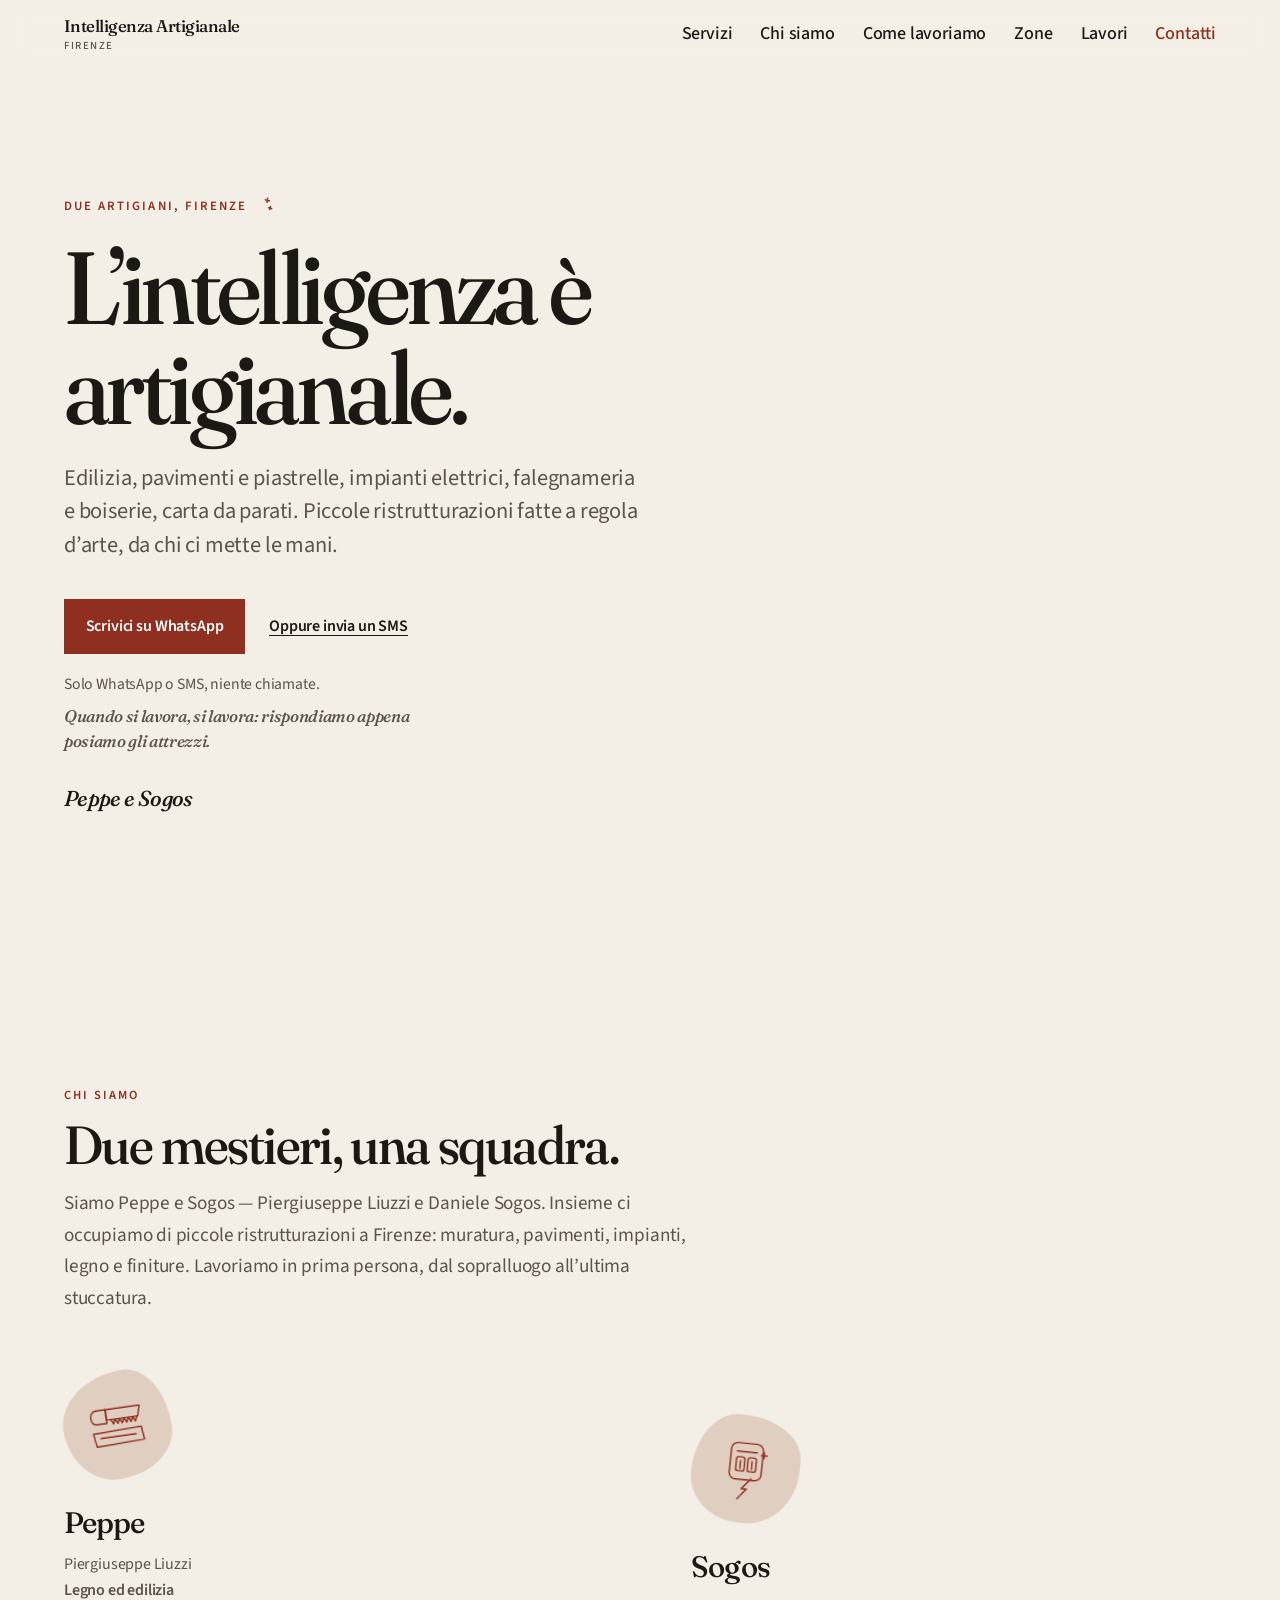
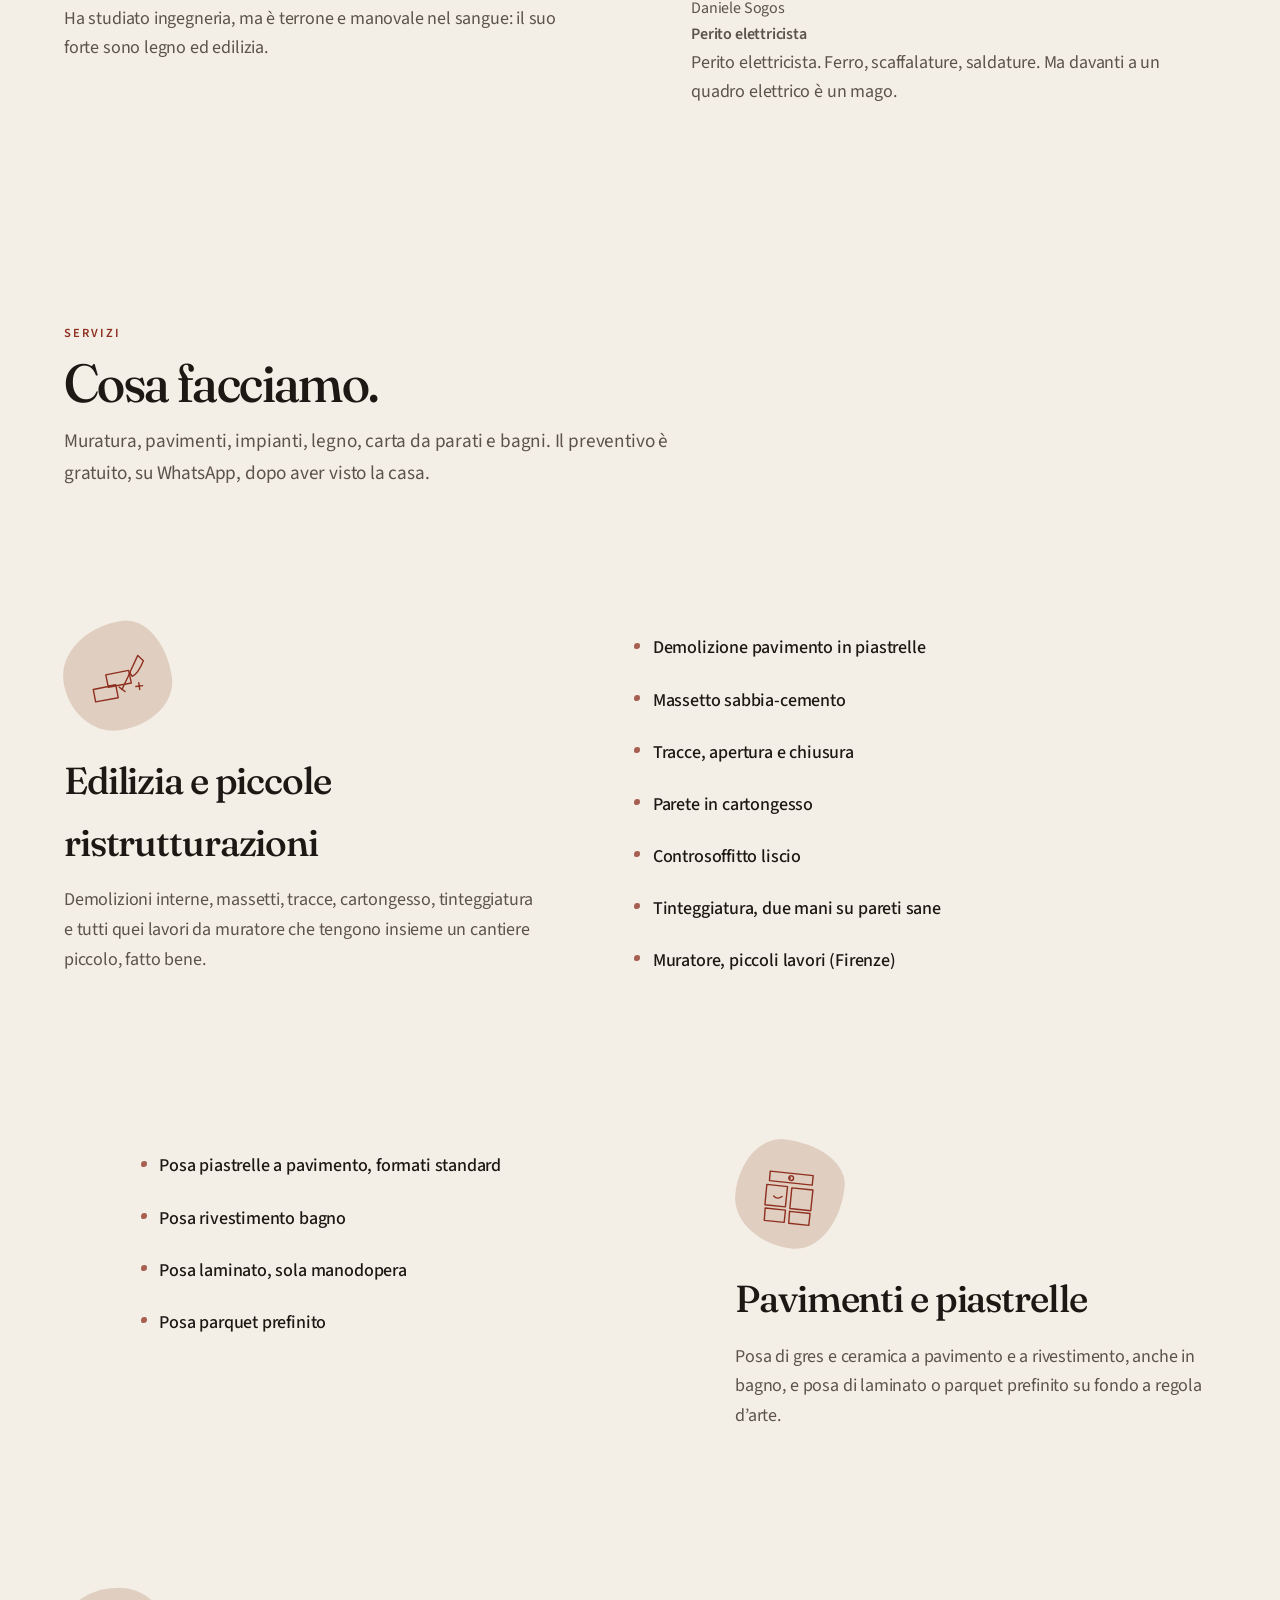
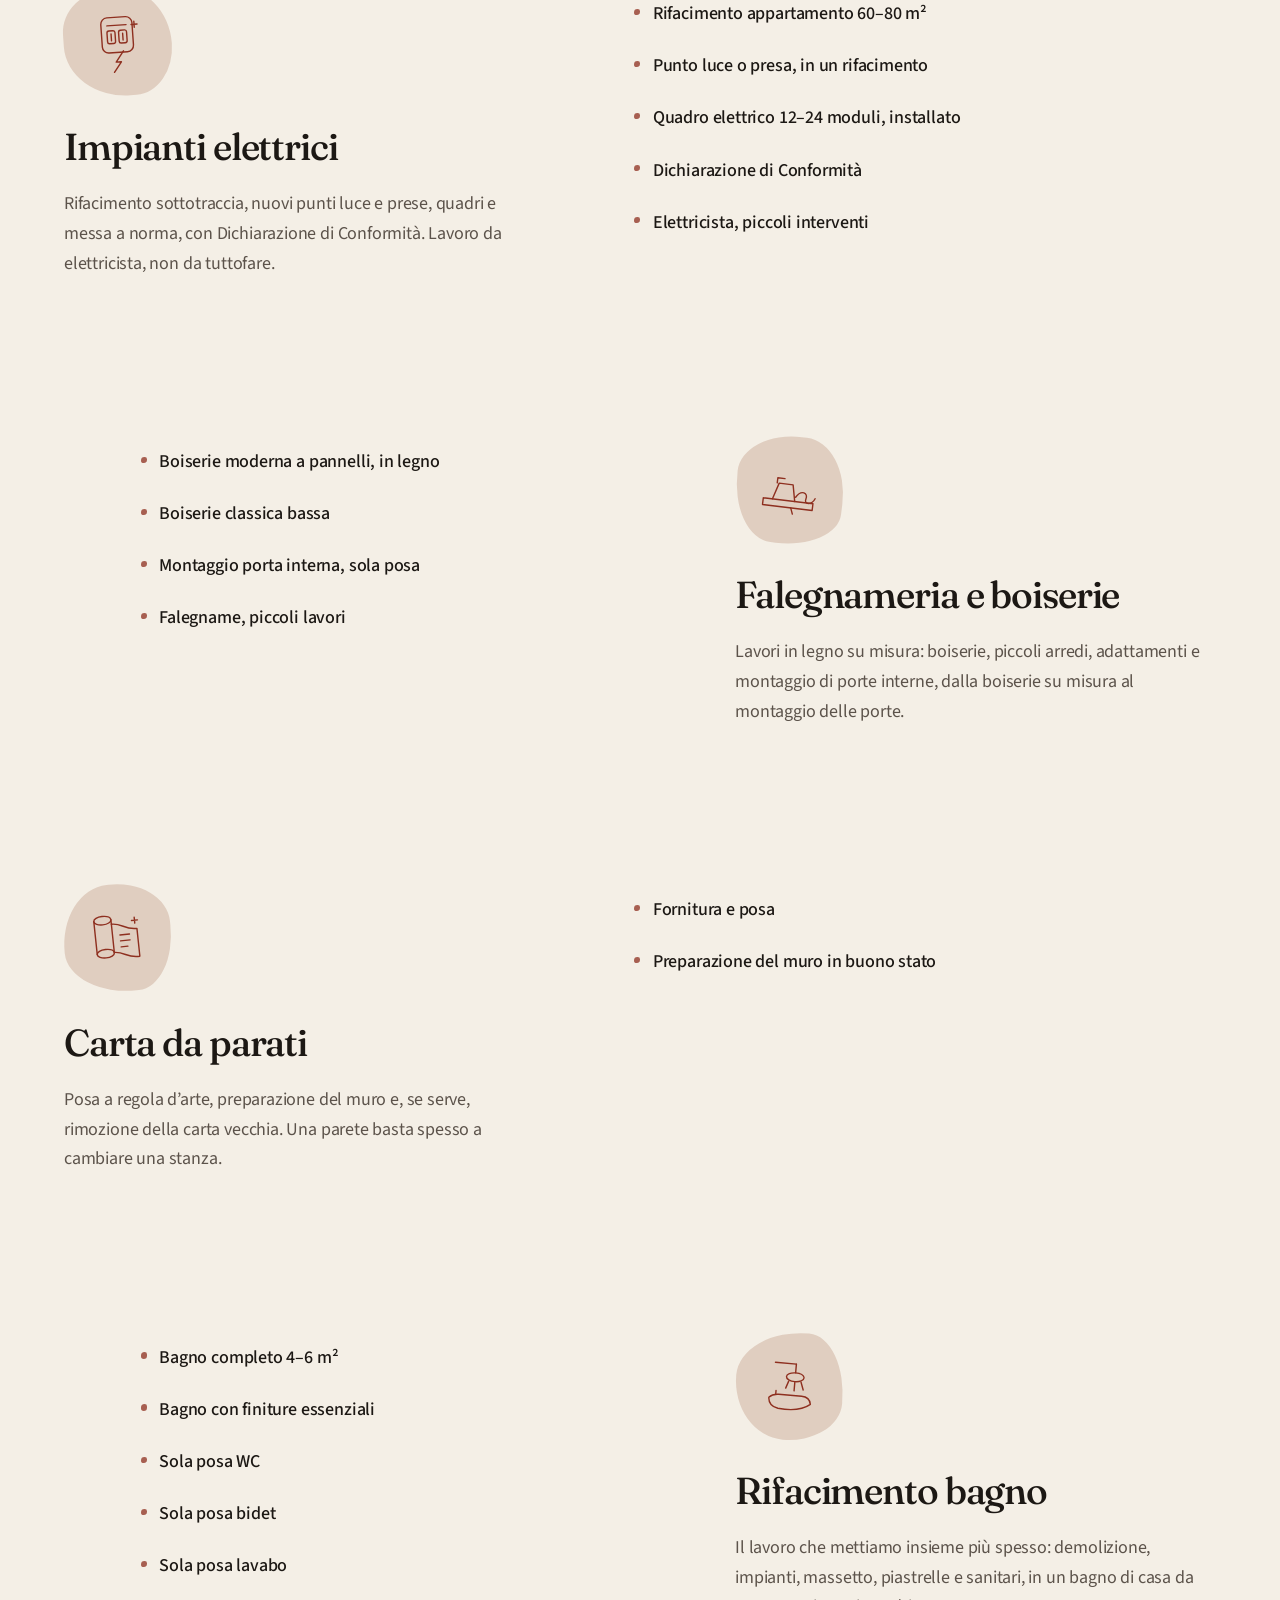
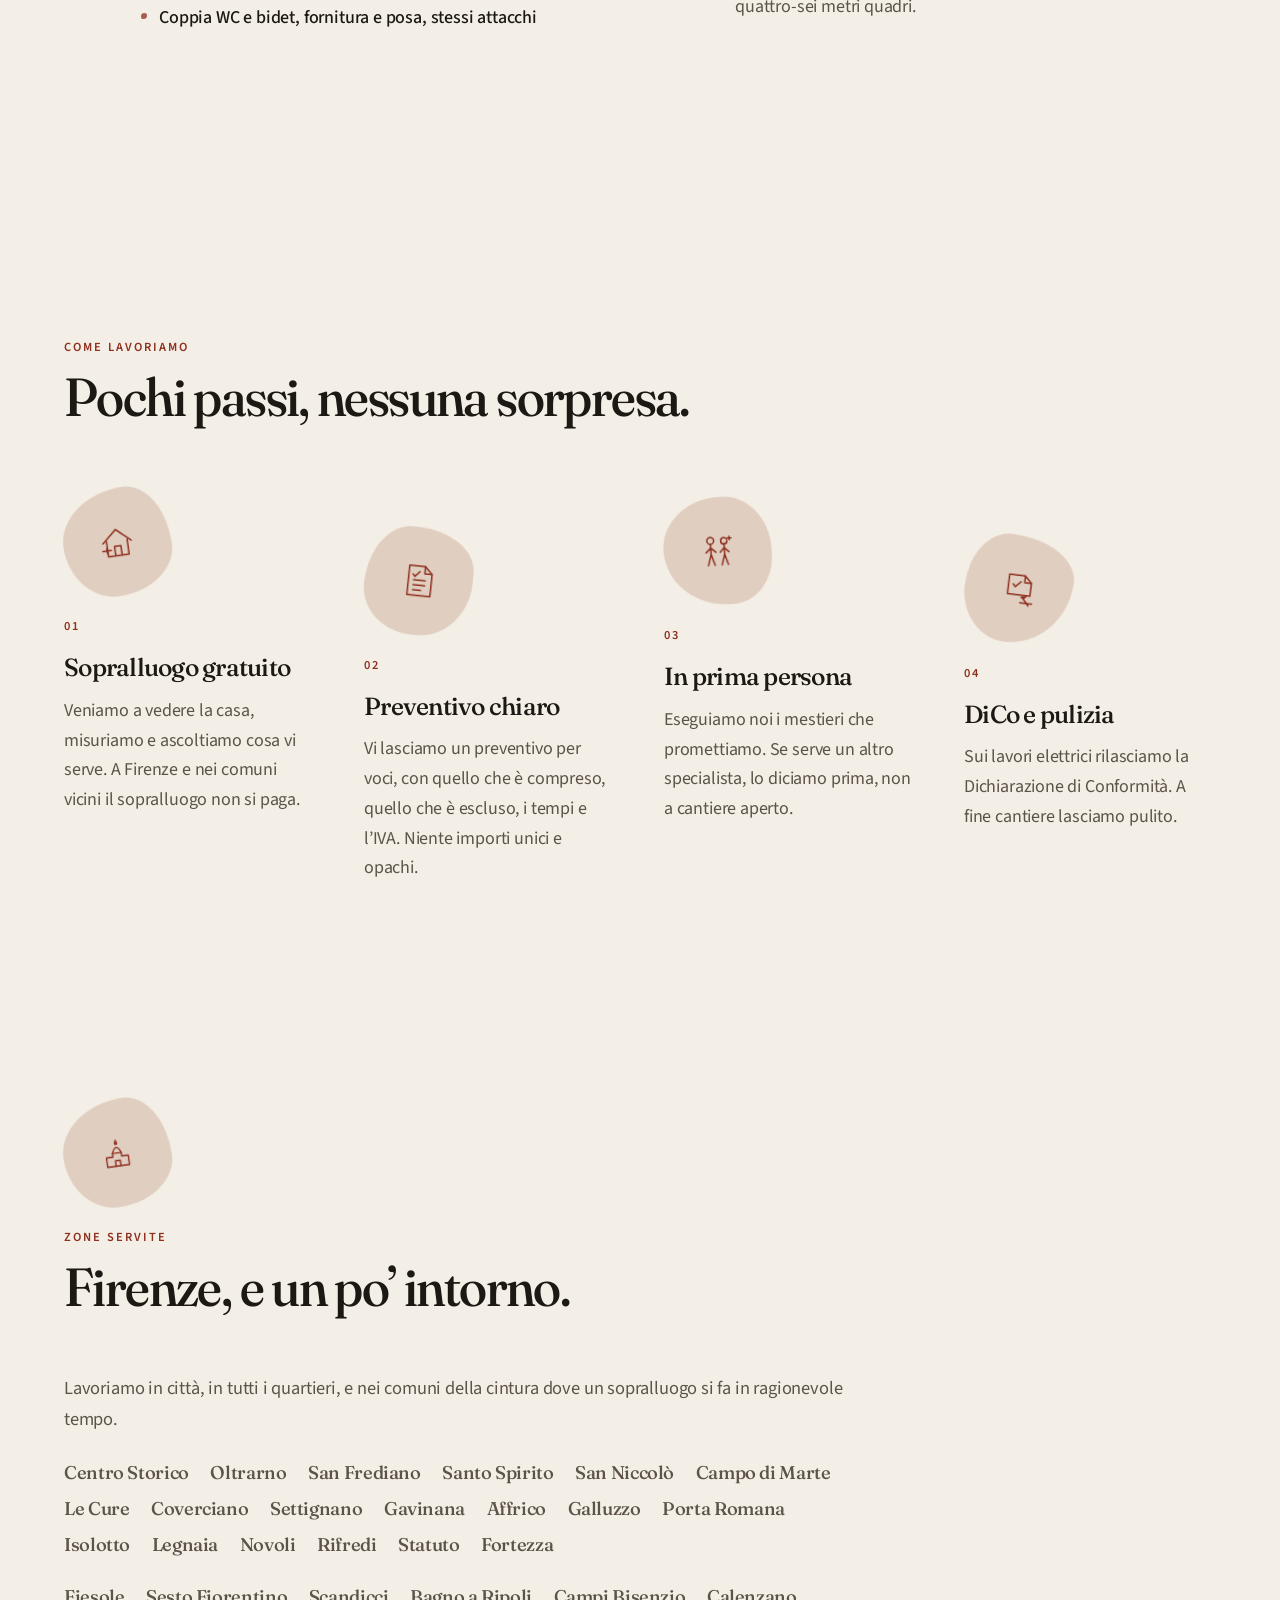
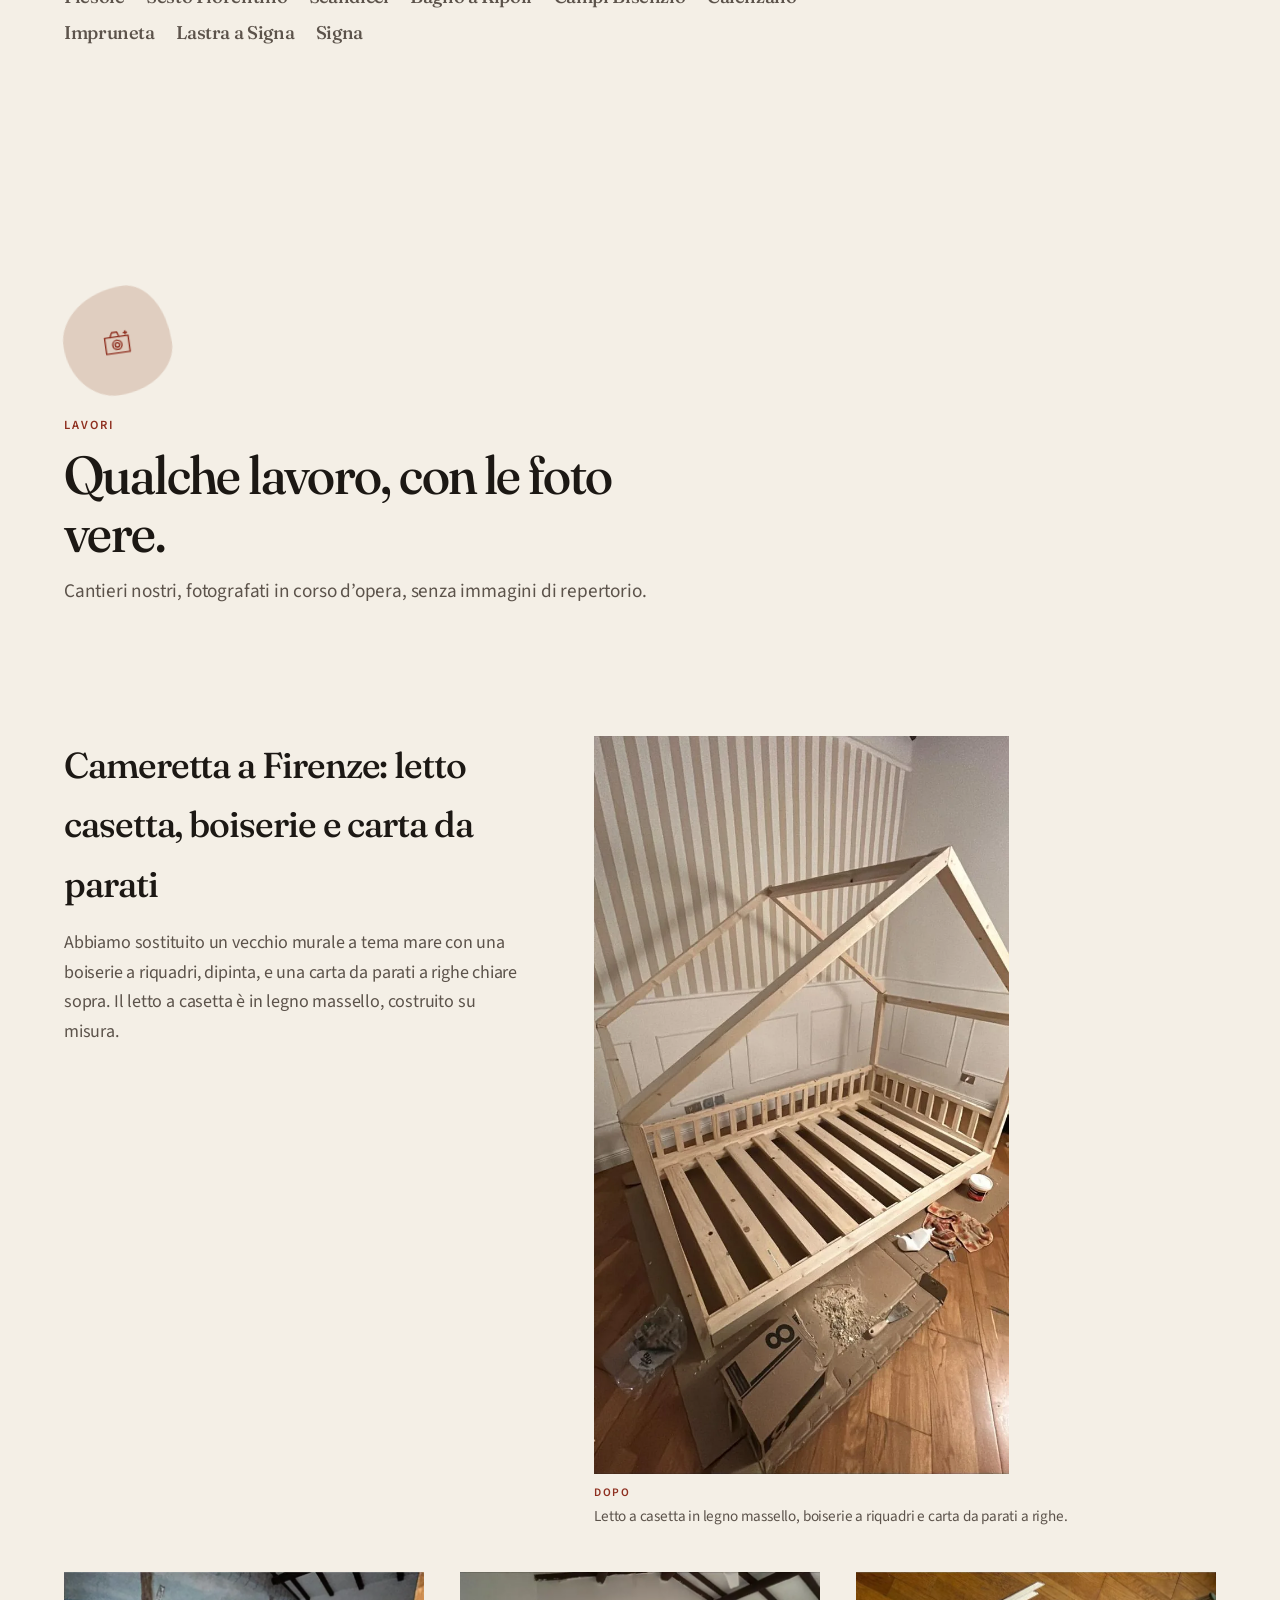
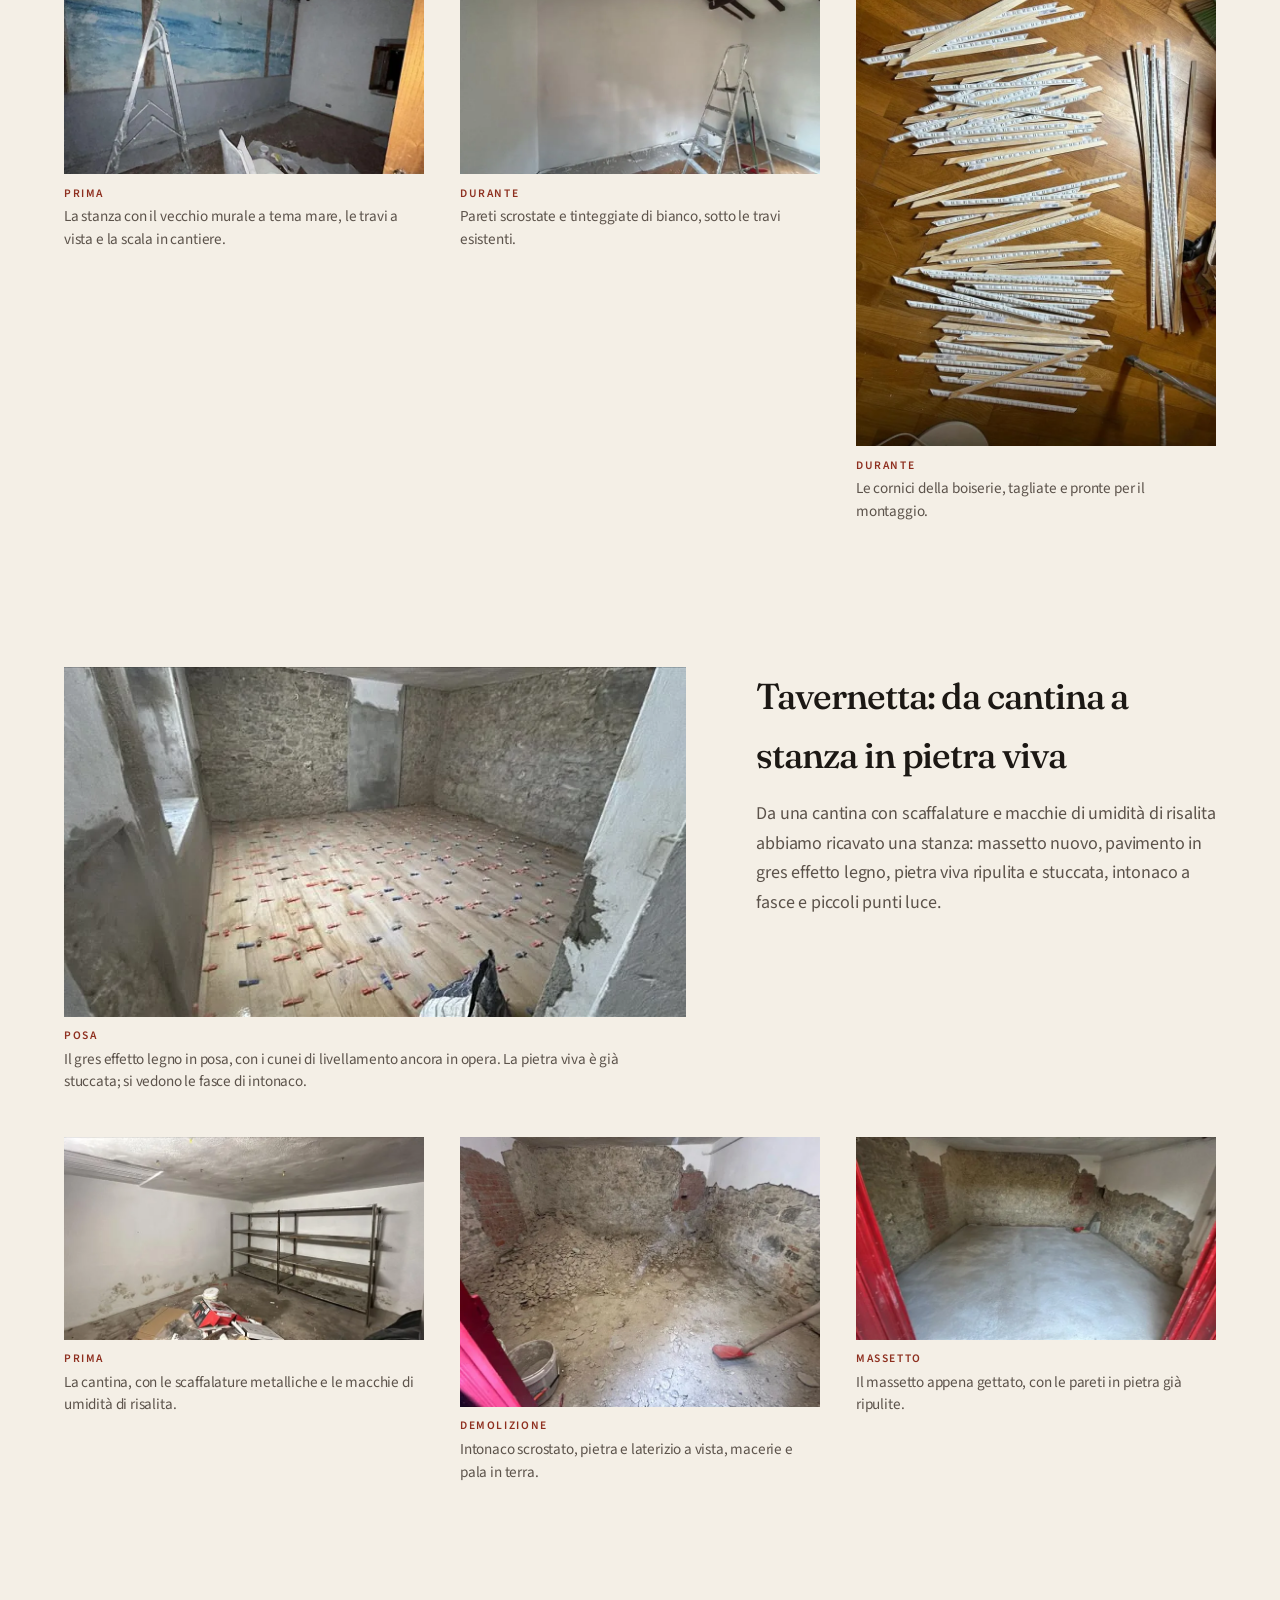
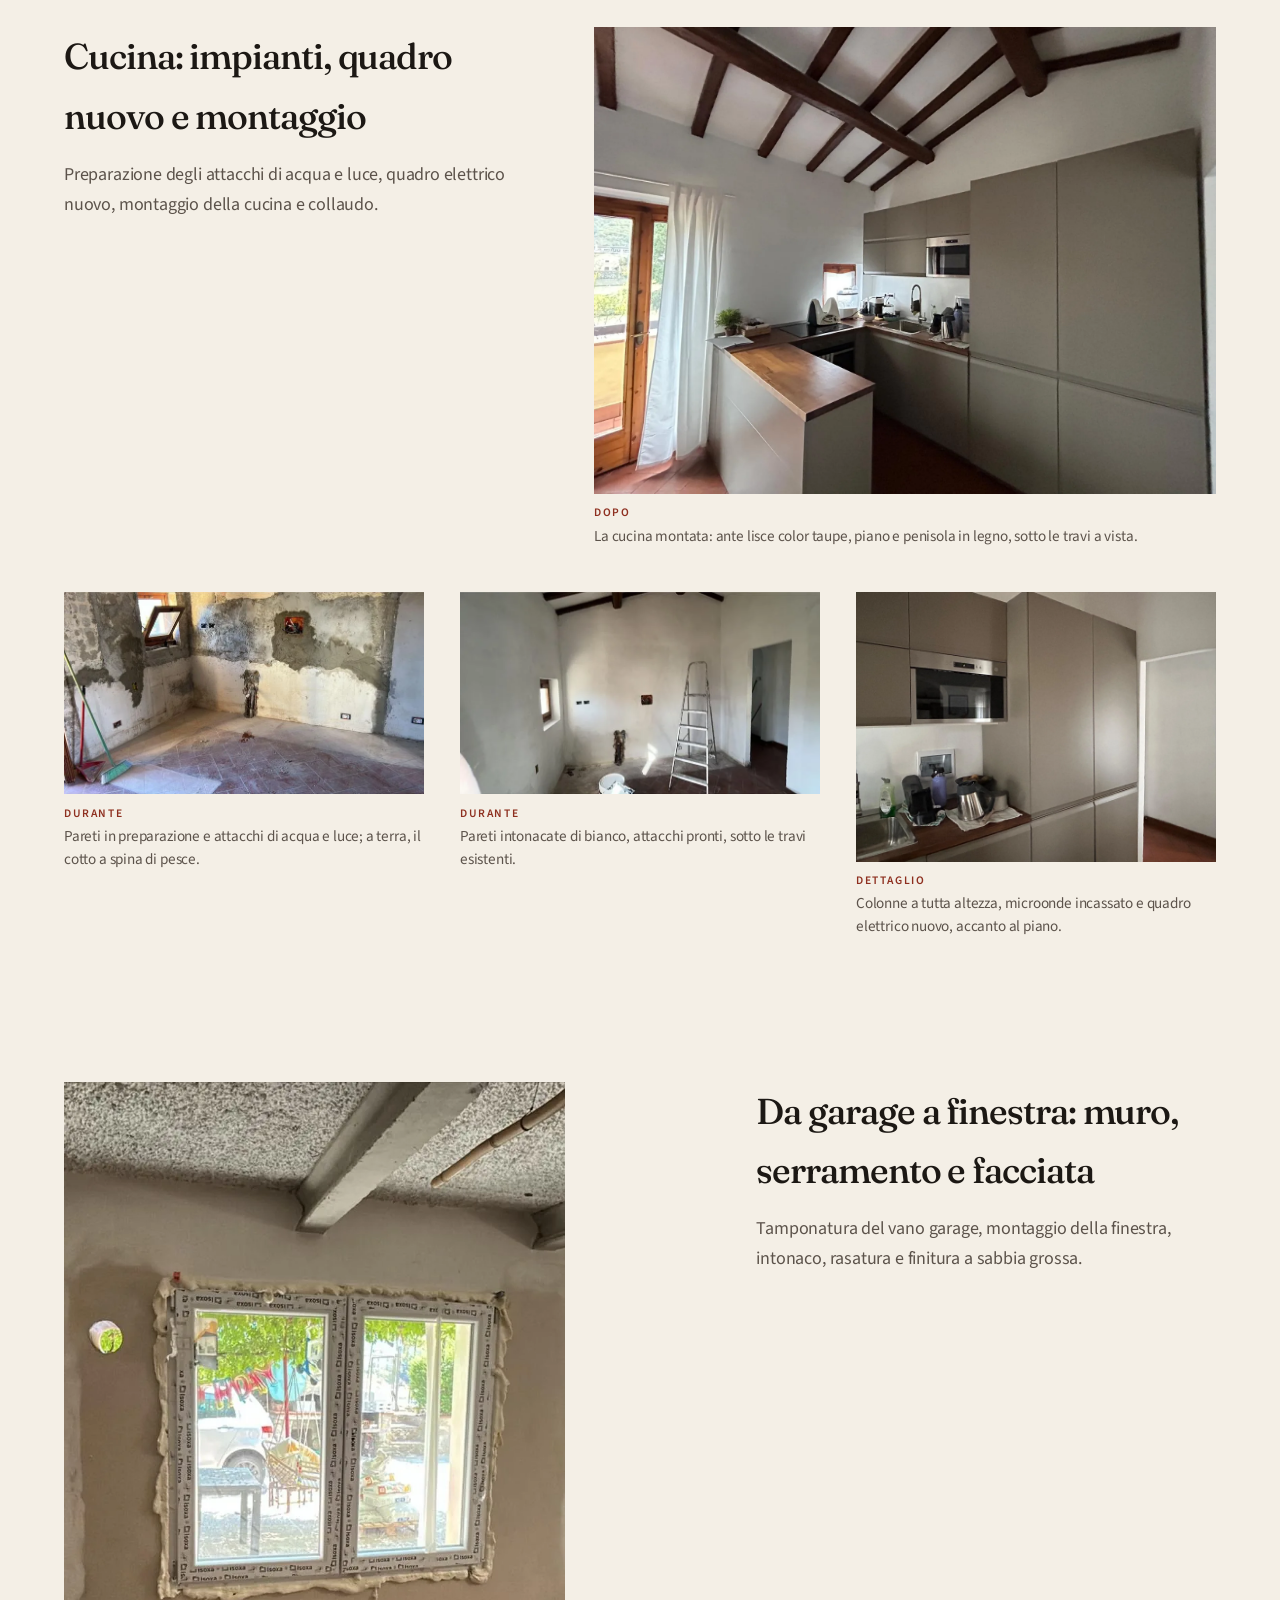
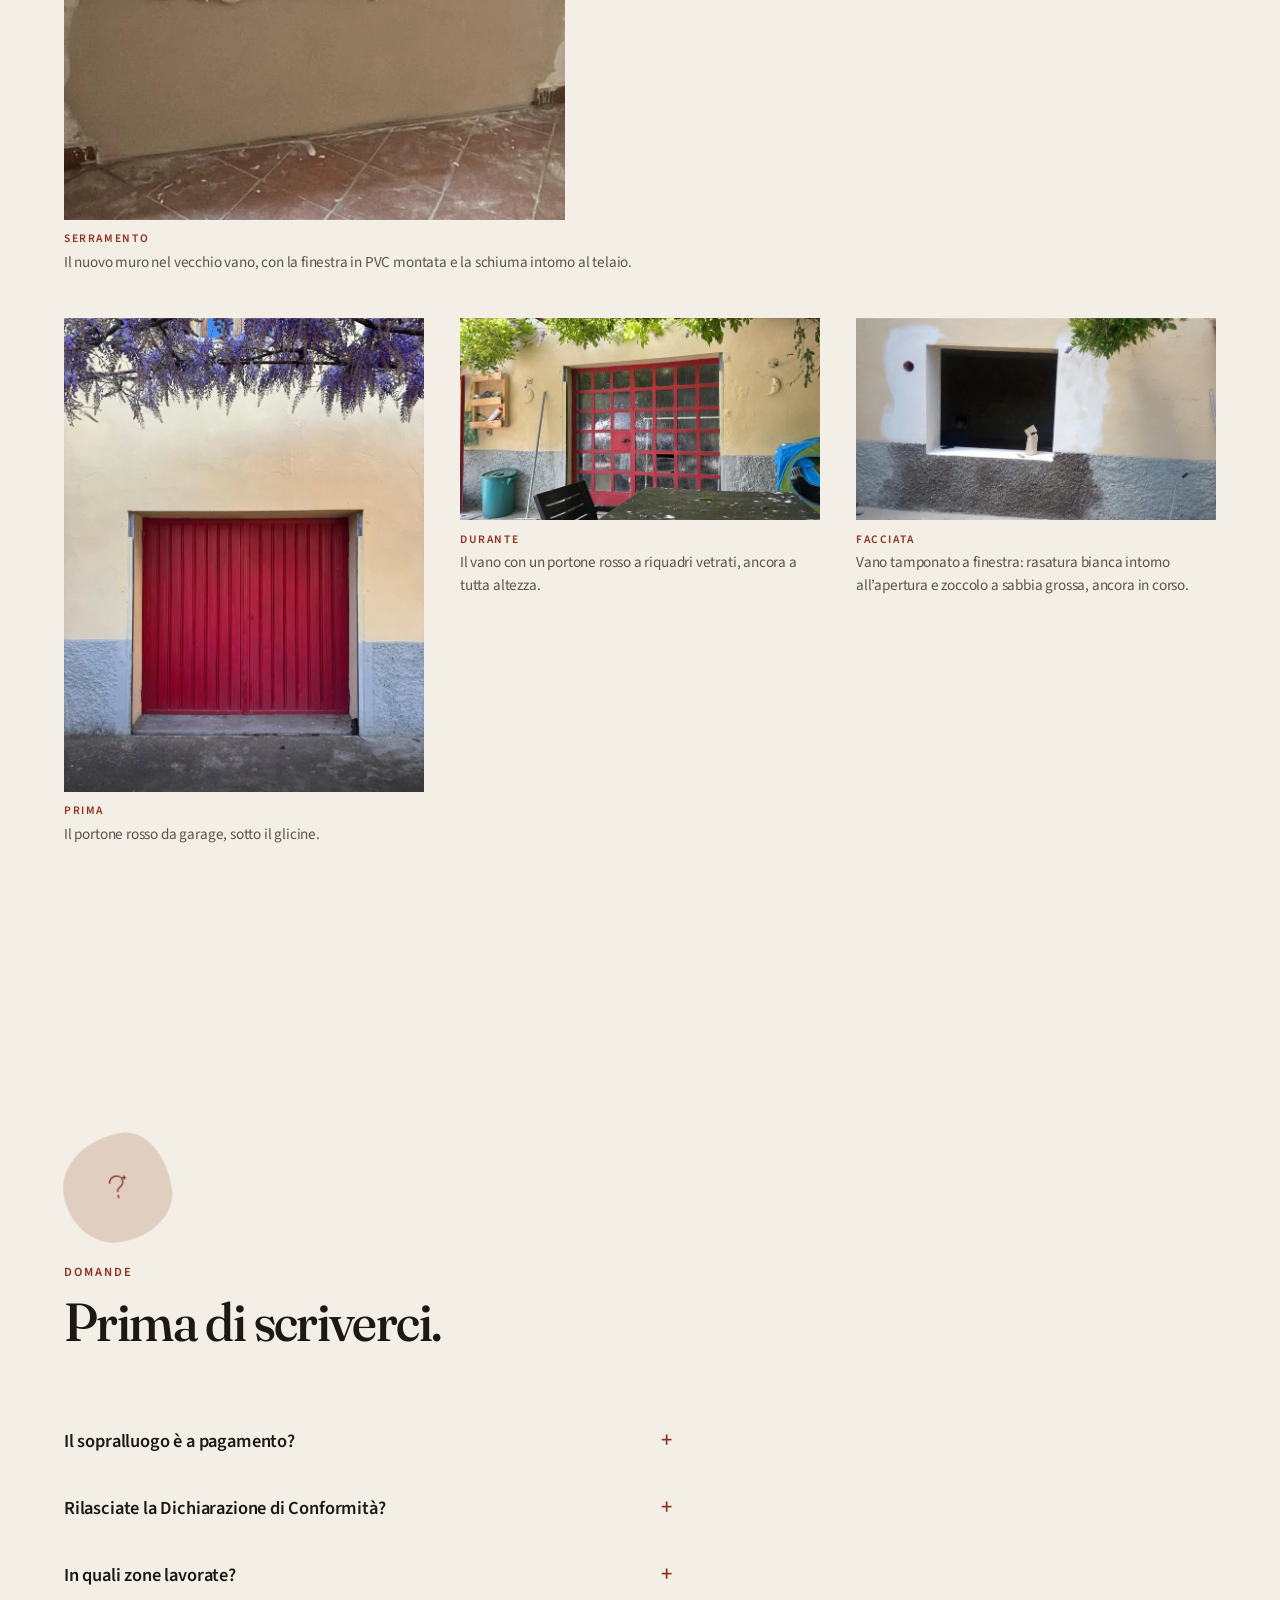
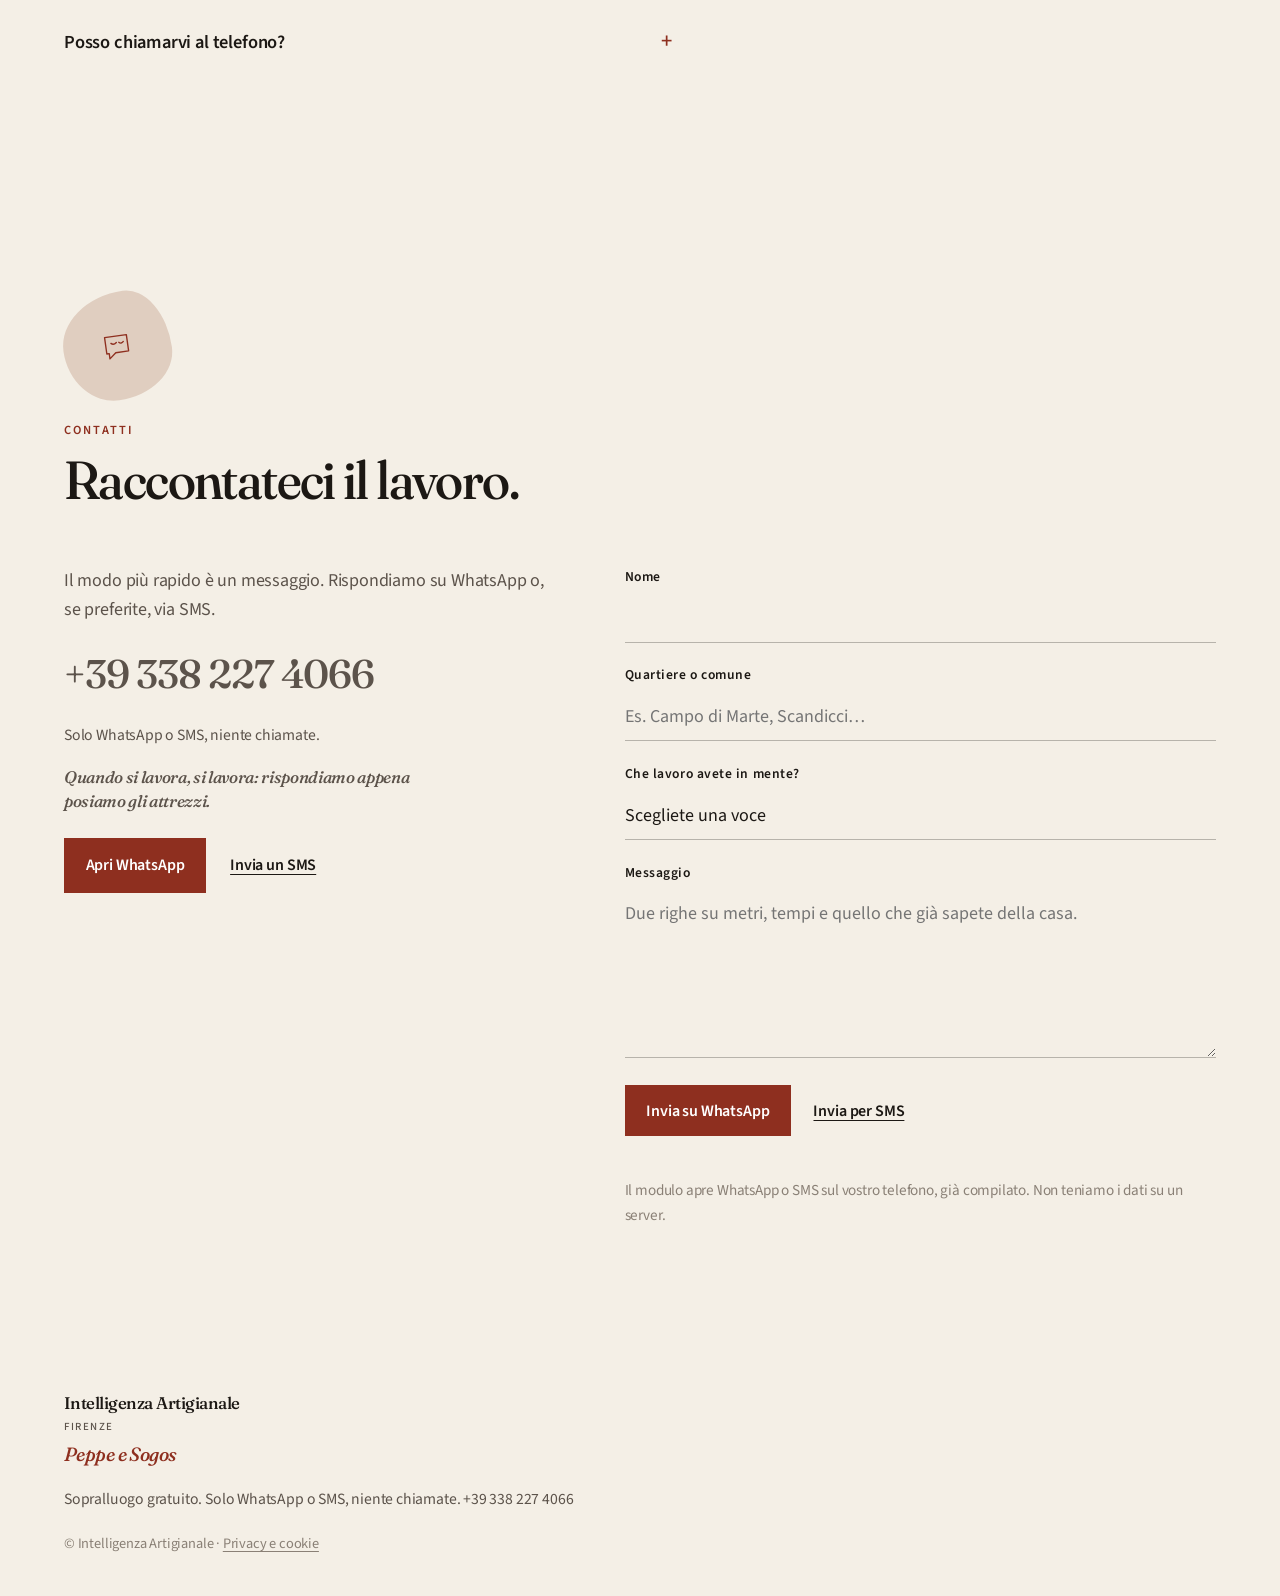
==== commit d03a1348: "Rendi più viva la disposizione delle sezioni, con icone disegnate. Icone inline con macchia morbida " ====
--- a/index.html
+++ b/index.html
@@ -231,7 +231,7 @@
   <main id="contenuto">
     <section class="hero" id="inizio">
       <div class="wrap">
-        <p class="eyebrow reveal">Due artigiani, Firenze</p>
+        <p class="eyebrow reveal">Due artigiani, Firenze <svg class="sparkle" viewBox="0 0 16 16" fill="none" stroke="currentColor" stroke-width="1.4" stroke-linecap="round" aria-hidden="true" focusable="false"><path d="M8 2 V6 M6 4 H10 M12.2 9.2 V12.2 M10.7 10.7 H13.7"/></svg></p>
         <h1 class="reveal">L’intelligenza è artigianale.</h1>
         <p class="lead reveal">Edilizia, pavimenti e piastrelle, impianti elettrici, falegnameria e boiserie, carta da parati. Piccole ristrutturazioni fatte a regola d’arte, da chi ci mette le mani.</p>
         <div class="actions reveal">
@@ -253,14 +253,14 @@
         </header>
         <div class="people">
           <article class="person on-scroll">
-            <svg class="icon icon-person icon-draw" viewBox="0 0 32 32" fill="none" stroke="currentColor" stroke-width="1.5" stroke-linecap="round" stroke-linejoin="round" aria-hidden="true" focusable="false"><path data-draw pathLength="100" d="M11 7.6 H6.3 C4.4 7.6 3.3 9 3.3 11 C3.3 13.1 4.4 14.5 6.3 14.5 H11"/><path data-draw pathLength="100" d="M11 7.6 V14.5"/><path data-draw pathLength="100" d="M11 7.6 H28.2 L26.8 12.8 H11 Z"/><path data-draw pathLength="100" d="M13.2 12.8 L14.3 15.2 L15.4 12.8 L16.5 15.2 L17.6 12.8 L18.7 15.2 L19.8 12.8 L20.9 15.2 L22 12.8 L23.1 15.2 L24.2 12.8 L25.3 15.2 L26.4 12.8"/><rect data-draw pathLength="100" x="3.6" y="18.6" width="24.8" height="6.8" rx="1.1"/><path data-draw pathLength="100" d="M7.2 22 H25.2"/></svg>
+            <span class="icon-blob" aria-hidden="true"><span class="blob"></span><svg class="icon icon-person icon-draw" viewBox="0 0 32 32" fill="none" stroke="currentColor" stroke-width="1.5" stroke-linecap="round" stroke-linejoin="round" aria-hidden="true" focusable="false"><path data-draw pathLength="100" d="M11 7.6 H6.3 C4.4 7.6 3.3 9 3.3 11 C3.3 13.1 4.4 14.5 6.3 14.5 H11"/><path data-draw pathLength="100" d="M11 7.6 V14.5"/><path data-draw pathLength="100" d="M11 7.6 H28.2 L26.8 12.8 H11 Z"/><path data-draw pathLength="100" d="M13.2 12.8 L14.3 15.2 L15.4 12.8 L16.5 15.2 L17.6 12.8 L18.7 15.2 L19.8 12.8 L20.9 15.2 L22 12.8 L23.1 15.2 L24.2 12.8 L25.3 15.2 L26.4 12.8"/><path data-draw pathLength="100" d="M3.6 19 L27.8 18.2 L28.6 24.8 L4.6 25.6 Z"/><path data-draw pathLength="100" d="M7 21.6 H24.8"/></svg></span>
             <h3>Peppe</h3>
             <p class="fullname">Piergiuseppe Liuzzi</p>
             <p class="role">Legno ed edilizia</p>
             <p>Ha studiato ingegneria, ma è terrone e manovale nel sangue: il suo forte sono legno ed edilizia.</p>
           </article>
           <article class="person on-scroll">
-            <svg class="icon icon-person icon-draw" viewBox="0 0 32 32" fill="none" stroke="currentColor" stroke-width="1.5" stroke-linecap="round" stroke-linejoin="round" aria-hidden="true" focusable="false"><rect data-draw pathLength="100" x="8" y="3.2" width="16" height="18.2" rx="3.2"/><path data-draw pathLength="100" d="M11 7.4 H21"/><rect data-draw pathLength="100" x="11" y="10.2" width="4.2" height="7" rx="1.1"/><path data-draw pathLength="100" d="M13.1 12 V16"/><rect data-draw pathLength="100" x="16.8" y="10.2" width="4.2" height="7" rx="1.1"/><path data-draw pathLength="100" d="M18.9 12 V16"/><path data-draw pathLength="100" d="M19.2 20.6 L14.8 26 H17.4 L13.2 31.2"/></svg>
+            <span class="icon-blob" aria-hidden="true"><span class="blob"></span><svg class="icon icon-person icon-draw" viewBox="0 0 32 32" fill="none" stroke="currentColor" stroke-width="1.5" stroke-linecap="round" stroke-linejoin="round" aria-hidden="true" focusable="false"><rect data-draw pathLength="100" x="8" y="3.2" width="16" height="18.2" rx="3.2"/><path data-draw pathLength="100" d="M11 7.4 H21"/><rect data-draw pathLength="100" x="11" y="10.2" width="4.2" height="7" rx="1.1"/><path data-draw pathLength="100" d="M13.1 12 V16"/><rect data-draw pathLength="100" x="16.8" y="10.2" width="4.2" height="7" rx="1.1"/><path data-draw pathLength="100" d="M18.9 12 V16"/><path data-draw pathLength="100" d="M19.2 20.6 L14.8 26 H17.4 L13.2 31.2"/><path data-draw pathLength="100" d="M24.6 7 V10 M23.1 8.5 H26.1"/></svg></span>
             <h3>Sogos</h3>
             <p class="fullname">Daniele Sogos</p>
             <p class="role">Perito elettricista</p>
@@ -280,7 +280,7 @@
 
         <article class="service on-scroll">
           <div class="service-intro">
-            <svg class="icon icon-service icon-draw" viewBox="0 0 32 32" fill="none" stroke="currentColor" stroke-width="1.5" stroke-linecap="round" stroke-linejoin="round" aria-hidden="true" focusable="false"><rect data-draw pathLength="100" x="5" y="6" width="22" height="20"/><path data-draw pathLength="100" d="M5 12.7 H27 M5 19.3 H27"/><path data-draw pathLength="100" d="M16 6 V12.7 M10.5 12.7 V19.3 M21.5 12.7 V19.3 M16 19.3 V26"/></svg>
+            <span class="icon-blob" aria-hidden="true"><span class="blob"></span><svg class="icon icon-service icon-draw" viewBox="0 0 32 32" fill="none" stroke="currentColor" stroke-width="1.5" stroke-linecap="round" stroke-linejoin="round" aria-hidden="true" focusable="false"><path data-draw pathLength="100" d="M3.2 21 L14.6 20.3 L15 26.8 L3.5 27.3 Z"/><path data-draw pathLength="100" d="M10.4 14.6 L22 14 L22.5 20.4 L10.8 20.9 Z"/><path data-draw pathLength="100" d="M14.6 20.3 H10.8"/><path data-draw pathLength="100" d="M17.4 23 L22.8 14.8"/><path data-draw pathLength="100" d="M16.2 21.6 L18.8 24.2"/><path data-draw pathLength="100" d="M22.4 15.2 L27.6 7.2 L30 10.2 C27.8 14 25.2 16.6 23.4 17.2 Z"/><path data-draw pathLength="100" d="M26.2 20.8 V24.2 M24.5 22.5 H27.9"/></svg></span>
             <h3>Edilizia e piccole ristrutturazioni</h3>
             <p class="desc">Demolizioni interne, massetti, tracce, cartongesso, tinteggiatura e tutti quei lavori da muratore che tengono insieme un cantiere piccolo, fatto bene.</p>
           </div>
@@ -299,7 +299,7 @@
 
         <article class="service on-scroll">
           <div class="service-intro">
-            <svg class="icon icon-service icon-draw" viewBox="0 0 32 32" fill="none" stroke="currentColor" stroke-width="1.5" stroke-linecap="round" stroke-linejoin="round" aria-hidden="true" focusable="false"><rect data-draw pathLength="100" x="4.5" y="4.5" width="10" height="10"/><rect data-draw pathLength="100" x="17.5" y="4.5" width="10" height="10"/><rect data-draw pathLength="100" x="4.5" y="17.5" width="10" height="10"/><rect data-draw pathLength="100" x="17.5" y="17.5" width="10" height="10"/></svg>
+            <span class="icon-blob" aria-hidden="true"><span class="blob"></span><svg class="icon icon-service icon-draw" viewBox="0 0 32 32" fill="none" stroke="currentColor" stroke-width="1.5" stroke-linecap="round" stroke-linejoin="round" aria-hidden="true" focusable="false"><path data-draw pathLength="100" d="M4.2 12.4 H14.6 V22.6 H4.3 Z"/><path data-draw pathLength="100" d="M16.8 12.8 H27.4 V23.2 H16.9 Z"/><path data-draw pathLength="100" d="M4.6 24.2 H14.8 V30.4 H4.8 Z"/><path data-draw pathLength="100" d="M16.9 24.6 H27.2 V30.6 H17.1 Z"/><path data-draw pathLength="100" d="M5.2 5.6 H26.8 V10.4 H5.3 Z"/><circle data-draw pathLength="100" cx="16" cy="8" r="1.15"/><path data-draw pathLength="100" d="M14.8 8 H15.6"/><path data-draw pathLength="100" d="M8.2 17.8 Q10.2 19.6 12.4 17.6"/></svg></span>
             <h3>Pavimenti e piastrelle</h3>
             <p class="desc">Posa di gres e ceramica a pavimento e a rivestimento, anche in bagno, e posa di laminato o parquet prefinito su fondo a regola d’arte.</p>
           </div>
@@ -315,7 +315,7 @@
 
         <article class="service on-scroll">
           <div class="service-intro">
-            <svg class="icon icon-service icon-draw" viewBox="0 0 32 32" fill="none" stroke="currentColor" stroke-width="1.5" stroke-linecap="round" stroke-linejoin="round" aria-hidden="true" focusable="false"><rect data-draw pathLength="100" x="6" y="6" width="20" height="20" rx="3"/><circle data-draw pathLength="100" cx="12.5" cy="15" r="1.35"/><circle data-draw pathLength="100" cx="19.5" cy="15" r="1.35"/><path data-draw pathLength="100" d="M16 19.5 V22.5"/></svg>
+            <span class="icon-blob" aria-hidden="true"><span class="blob"></span><svg class="icon icon-service icon-draw" viewBox="0 0 32 32" fill="none" stroke="currentColor" stroke-width="1.5" stroke-linecap="round" stroke-linejoin="round" aria-hidden="true" focusable="false"><rect data-draw pathLength="100" x="8.2" y="3.6" width="15.6" height="17.6" rx="3.2"/><path data-draw pathLength="100" d="M11.2 7.6 H20.8"/><rect data-draw pathLength="100" x="11" y="10.2" width="4" height="6.4" rx="1"/><path data-draw pathLength="100" d="M13 11.8 V15.2"/><rect data-draw pathLength="100" x="16.8" y="10.2" width="4" height="6.4" rx="1"/><path data-draw pathLength="100" d="M18.8 11.8 V15.2"/><path data-draw pathLength="100" d="M18.6 20.6 L14.6 26 H17.2 L13.4 31"/><path data-draw pathLength="100" d="M24.8 6.2 V9.2 M23.3 7.7 H26.3"/></svg></span>
             <h3>Impianti elettrici</h3>
             <p class="desc">Rifacimento sottotraccia, nuovi punti luce e prese, quadri e messa a norma, con Dichiarazione di Conformità. Lavoro da elettricista, non da tuttofare.</p>
           </div>
@@ -332,7 +332,7 @@
 
         <article class="service on-scroll">
           <div class="service-intro">
-            <svg class="icon icon-service icon-draw" viewBox="0 0 32 32" fill="none" stroke="currentColor" stroke-width="1.5" stroke-linecap="round" stroke-linejoin="round" aria-hidden="true" focusable="false"><rect data-draw pathLength="100" x="5" y="5" width="6.2" height="22"/><rect data-draw pathLength="100" x="12.9" y="5" width="6.2" height="22"/><rect data-draw pathLength="100" x="20.8" y="5" width="6.2" height="22"/></svg>
+            <span class="icon-blob" aria-hidden="true"><span class="blob"></span><svg class="icon icon-service icon-draw" viewBox="0 0 32 32" fill="none" stroke="currentColor" stroke-width="1.5" stroke-linecap="round" stroke-linejoin="round" aria-hidden="true" focusable="false"><path data-draw pathLength="100" d="M3.4 21.4 H28.4 V24.8 H3.4 Z"/><path data-draw pathLength="100" d="M8 21.4 L10.4 13.2 H17.4 L19.2 21.4"/><path data-draw pathLength="100" d="M9.4 13.2 V10.6 H13"/><path data-draw pathLength="100" d="M17.6 24.8 L18.8 27.8"/><path data-draw pathLength="100" d="M19.4 19.2 C21.8 15 25.6 16.2 24.6 19.6 C23.8 22.4 28 22.2 29.2 18.6"/></svg></span>
             <h3>Falegnameria e boiserie</h3>
             <p class="desc">Lavori in legno su misura: boiserie, piccoli arredi, adattamenti e montaggio di porte interne, dalla boiserie su misura al montaggio delle porte.</p>
           </div>
@@ -348,7 +348,7 @@
 
         <article class="service on-scroll">
           <div class="service-intro">
-            <svg class="icon icon-service icon-draw" viewBox="0 0 32 32" fill="none" stroke="currentColor" stroke-width="1.5" stroke-linecap="round" stroke-linejoin="round" aria-hidden="true" focusable="false"><ellipse data-draw pathLength="100" cx="9.5" cy="6.8" rx="4.4" ry="2.1"/><path data-draw pathLength="100" d="M5.1 6.8 V23.4"/><path data-draw pathLength="100" d="M13.9 6.8 V23.4"/><ellipse data-draw pathLength="100" cx="9.5" cy="23.4" rx="4.4" ry="2.1"/><path data-draw pathLength="100" d="M13.9 9.2 C18.8 9.2 19.6 12.4 25.2 12.4 V25.6 C19.6 25.6 18.8 22.6 13.9 22.6"/><path data-draw pathLength="100" d="M17.8 15.2 H21.6 M17.8 18.4 H21.6 M17.8 21.6 H20.4"/></svg>
+            <span class="icon-blob" aria-hidden="true"><span class="blob"></span><svg class="icon icon-service icon-draw" viewBox="0 0 32 32" fill="none" stroke="currentColor" stroke-width="1.5" stroke-linecap="round" stroke-linejoin="round" aria-hidden="true" focusable="false"><ellipse data-draw pathLength="100" cx="9.4" cy="6.6" rx="4.3" ry="2.1"/><path data-draw pathLength="100" d="M5.1 6.6 V23.2"/><path data-draw pathLength="100" d="M13.7 6.6 V23.2"/><ellipse data-draw pathLength="100" cx="9.4" cy="23.2" rx="4.3" ry="2.1"/><path data-draw pathLength="100" d="M13.7 8.8 C19 8.8 20.2 12.4 26.2 12.2 V26.2 C20 26.6 19 23.2 13.7 23"/><path data-draw pathLength="100" d="M17.4 14.6 H22.2 M17.4 17.6 H22.2 M17.4 20.6 H20.8"/><path data-draw pathLength="100" d="M25.4 6.5 V9.5 M23.9 8 H26.9"/></svg></span>
             <h3>Carta da parati</h3>
             <p class="desc">Posa a regola d’arte, preparazione del muro e, se serve, rimozione della carta vecchia. Una parete basta spesso a cambiare una stanza.</p>
           </div>
@@ -362,7 +362,7 @@
 
         <article class="service on-scroll">
           <div class="service-intro">
-            <svg class="icon icon-service icon-draw" viewBox="0 0 32 32" fill="none" stroke="currentColor" stroke-width="1.5" stroke-linecap="round" stroke-linejoin="round" aria-hidden="true" focusable="false"><path data-draw pathLength="100" d="M5 15.5 L16 6 L27 15.5"/><path data-draw pathLength="100" d="M8 14.8 V26 H24 V14.8"/><path data-draw pathLength="100" d="M14 26 V18.5 H19 V26"/></svg>
+            <span class="icon-blob" aria-hidden="true"><span class="blob"></span><svg class="icon icon-service icon-draw" viewBox="0 0 32 32" fill="none" stroke="currentColor" stroke-width="1.5" stroke-linecap="round" stroke-linejoin="round" aria-hidden="true" focusable="false"><path data-draw pathLength="100" d="M8 4.8 H18.5"/><path data-draw pathLength="100" d="M18.5 4.8 V9.2"/><ellipse data-draw pathLength="100" cx="18.5" cy="11.4" rx="4.4" ry="2.2"/><path data-draw pathLength="100" d="M15.4 13.6 L14.2 17.2"/><path data-draw pathLength="100" d="M18.5 13.8 V18.2"/><path data-draw pathLength="100" d="M21.6 13.6 L23 17.4"/><path data-draw pathLength="100" d="M6.2 22.5 Q8 20.6 11 20.6 H22.5 Q26.5 20.6 27.2 24.2 Q22 28.6 11.2 27.6 Q6.4 26.8 6.2 22.5 Z"/><path data-draw pathLength="100" d="M9.5 20.6 V18.8"/></svg></span>
             <h3>Rifacimento bagno</h3>
             <p class="desc">Il lavoro che mettiamo insieme più spesso: demolizione, impianti, massetto, piastrelle e sanitari, in un bagno di casa da quattro-sei metri quadri.</p>
           </div>
@@ -389,22 +389,22 @@
         </header>
         <div class="steps">
           <article class="step on-scroll">
-            <svg class="icon icon-step icon-draw" viewBox="0 0 32 32" fill="none" stroke="currentColor" stroke-width="1.5" stroke-linecap="round" stroke-linejoin="round" aria-hidden="true" focusable="false"><path data-draw pathLength="100" d="M7 5 V27 H27"/><path data-draw pathLength="100" d="M7 5 H11 V23 H27"/><path data-draw pathLength="100" d="M11 9 H8.5 M11 13 H8.5 M11 17 H8.5 M11 21 H8.5"/><path data-draw pathLength="100" d="M15 23 V25.5 M19 23 V25.5 M23 23 V25.5"/></svg>
+            <span class="icon-blob icon-blob--step" aria-hidden="true"><span class="blob"></span><svg class="icon icon-step icon-draw" viewBox="0 0 32 32" fill="none" stroke="currentColor" stroke-width="1.5" stroke-linecap="round" stroke-linejoin="round" aria-hidden="true" focusable="false"><path data-draw pathLength="100" d="M5 16.2 L16 6.4 L27 16.2"/><path data-draw pathLength="100" d="M8 14.8 V26.5 H24 V14.8"/><path data-draw pathLength="100" d="M13.6 26.5 V19.2 H18.6 V26.5"/><path data-draw pathLength="100" d="M4.2 22 H10.8 M7.5 20.2 V23.8"/></svg></span>
           <h3>Sopralluogo gratuito</h3>
             <p>Veniamo a vedere la casa, misuriamo e ascoltiamo cosa vi serve. A Firenze e nei comuni vicini il sopralluogo non si paga.</p>
           </article>
           <article class="step on-scroll">
-            <svg class="icon icon-step icon-draw" viewBox="0 0 32 32" fill="none" stroke="currentColor" stroke-width="1.5" stroke-linecap="round" stroke-linejoin="round" aria-hidden="true" focusable="false"><path data-draw pathLength="100" d="M9 5 H19.5 L25 10.5 V27 H9 Z"/><path data-draw pathLength="100" d="M19.5 5 V10.5 H25"/><path data-draw pathLength="100" d="M13 16 H21 M13 20 H21 M13 24 H18"/></svg>
+            <span class="icon-blob icon-blob--step" aria-hidden="true"><span class="blob"></span><svg class="icon icon-step icon-draw" viewBox="0 0 32 32" fill="none" stroke="currentColor" stroke-width="1.5" stroke-linecap="round" stroke-linejoin="round" aria-hidden="true" focusable="false"><path data-draw pathLength="100" d="M8.2 4.6 H20.4 L26 10.2 V27.4 H8.2 Z"/><path data-draw pathLength="100" d="M20.4 4.6 V10.2 H26"/><path data-draw pathLength="100" d="M12.2 15.5 H21.2 M12.2 19.4 H21.2 M12.2 23.2 H18.4"/><path data-draw pathLength="100" d="M11.4 11.2 L13 12.8 L16.6 8.8"/></svg></span>
           <h3>Preventivo chiaro</h3>
             <p>Vi lasciamo un preventivo per voci, con quello che è compreso, quello che è escluso, i tempi e l’IVA. Niente importi unici e opachi.</p>
           </article>
           <article class="step on-scroll">
-            <svg class="icon icon-step icon-draw" viewBox="0 0 32 32" fill="none" stroke="currentColor" stroke-width="1.5" stroke-linecap="round" stroke-linejoin="round" aria-hidden="true" focusable="false"><circle data-draw pathLength="100" cx="11" cy="8" r="2.6"/><path data-draw pathLength="100" d="M11 10.8 V18.5 M11 13.5 L7 17 M11 13.5 L15 17 M11 18.5 L8.2 27 M11 18.5 L13.8 27"/><circle data-draw pathLength="100" cx="21.5" cy="8.5" r="2.4"/><path data-draw pathLength="100" d="M21.5 11 V18.8 M21.5 13.8 L18.2 17.2 M21.5 13.8 L25 17.2 M21.5 18.8 L19 27 M21.5 18.8 L24 27"/></svg>
+            <span class="icon-blob icon-blob--step" aria-hidden="true"><span class="blob"></span><svg class="icon icon-step icon-draw" viewBox="0 0 32 32" fill="none" stroke="currentColor" stroke-width="1.5" stroke-linecap="round" stroke-linejoin="round" aria-hidden="true" focusable="false"><circle data-draw pathLength="100" cx="11" cy="8" r="2.6"/><path data-draw pathLength="100" d="M11 10.8 V18.4 M11 13.6 L7.2 17 M11 13.6 L14.8 17 M11 18.4 L8.4 27 M11 18.4 L13.6 27"/><circle data-draw pathLength="100" cx="21.4" cy="8.6" r="2.4"/><path data-draw pathLength="100" d="M21.4 11 V18.8 M21.4 13.8 L18.2 17.2 M21.4 13.8 L24.8 17.2 M21.4 18.8 L19 27 M21.4 18.8 L23.8 27"/><path data-draw pathLength="100" d="M25.6 5.4 V8 M24.2 6.7 H27"/></svg></span>
           <h3>In prima persona</h3>
             <p>Eseguiamo noi i mestieri che promettiamo. Se serve un altro specialista, lo diciamo prima, non a cantiere aperto.</p>
           </article>
           <article class="step on-scroll">
-            <svg class="icon icon-step icon-draw" viewBox="0 0 32 32" fill="none" stroke="currentColor" stroke-width="1.5" stroke-linecap="round" stroke-linejoin="round" aria-hidden="true" focusable="false"><rect data-draw pathLength="100" x="7" y="5" width="18" height="22" rx="1"/><path data-draw pathLength="100" d="M11 12 H21 M11 16 H18.5"/><circle data-draw pathLength="100" cx="16" cy="22" r="3.1"/><path data-draw pathLength="100" d="M14.4 22.1 L15.6 23.4 L17.8 20.7"/></svg>
+            <span class="icon-blob icon-blob--step" aria-hidden="true"><span class="blob"></span><svg class="icon icon-step icon-draw" viewBox="0 0 32 32" fill="none" stroke="currentColor" stroke-width="1.5" stroke-linecap="round" stroke-linejoin="round" aria-hidden="true" focusable="false"><path data-draw pathLength="100" d="M8 5.5 H20.2 L25.4 10.8 V20.5 H8 Z"/><path data-draw pathLength="100" d="M20.2 5.5 V10.8 H25.4"/><path data-draw pathLength="100" d="M11.6 12.8 L13.4 14.6 L17.4 10.4"/><path data-draw pathLength="100" d="M20.5 23.2 L24.8 28.2"/><path data-draw pathLength="100" d="M18.2 26.6 H27.4"/><path data-draw pathLength="100" d="M20.5 23.2 L18.8 22.2 L22.4 21.4 Z"/></svg></span>
           <h3>DiCo e pulizia</h3>
             <p>Sui lavori elettrici rilasciamo la Dichiarazione di Conformità. A fine cantiere lasciamo pulito.</p>
           </article>
@@ -415,13 +415,44 @@
     <section class="section" id="zone" aria-labelledby="zone-title">
       <div class="wrap">
         <header class="section-head on-scroll">
+          <span class="icon-blob icon-blob--mini" aria-hidden="true"><span class="blob"></span><svg class="icon icon-section icon-draw" viewBox="0 0 32 32" fill="none" stroke="currentColor" stroke-width="1.5" stroke-linecap="round" stroke-linejoin="round" aria-hidden="true" focusable="false"><path data-draw pathLength="100" d="M6 28.2 V19.6 H12 V16.2 H20 V19.6 H26 V28.2 Z"/><path data-draw pathLength="100" d="M13.8 28.2 V23.2 H18.2 V28.2"/><path data-draw pathLength="100" d="M12 16.2 Q16 6.4 20 16.2"/><path data-draw pathLength="100" d="M15.2 8.2 H16.8 V6.2 H15.2 Z"/><path data-draw pathLength="100" d="M16 6.2 V4.4"/></svg></span>
           <span class="kicker">Zone servite</span>
           <h2 id="zone-title">Firenze, e un po’ intorno.</h2>
         </header>
         <div class="zones on-scroll">
           <p>Lavoriamo in città, in tutti i quartieri, e nei comuni della cintura dove un sopralluogo si fa in ragionevole tempo.</p>
-          <p class="zone-list">Centro Storico, Oltrarno, San Frediano, Santo Spirito, San Niccolò, Campo di Marte, Le Cure, Coverciano, Settignano, Gavinana, Affrico, Galluzzo, Porta Romana, Isolotto, Legnaia, Novoli, Rifredi, Statuto, Fortezza.</p>
-          <p class="zone-list">Fiesole, Sesto Fiorentino, Scandicci, Bagno a Ripoli, Campi Bisenzio, Calenzano, Impruneta, Lastra a Signa, Signa.</p>
+          <p class="zone-list">
+            <span>Centro Storico</span>
+            <span>Oltrarno</span>
+            <span>San Frediano</span>
+            <span>Santo Spirito</span>
+            <span>San Niccolò</span>
+            <span>Campo di Marte</span>
+            <span>Le Cure</span>
+            <span>Coverciano</span>
+            <span>Settignano</span>
+            <span>Gavinana</span>
+            <span>Affrico</span>
+            <span>Galluzzo</span>
+            <span>Porta Romana</span>
+            <span>Isolotto</span>
+            <span>Legnaia</span>
+            <span>Novoli</span>
+            <span>Rifredi</span>
+            <span>Statuto</span>
+            <span>Fortezza</span>
+          </p>
+          <p class="zone-list">
+            <span>Fiesole</span>
+            <span>Sesto Fiorentino</span>
+            <span>Scandicci</span>
+            <span>Bagno a Ripoli</span>
+            <span>Campi Bisenzio</span>
+            <span>Calenzano</span>
+            <span>Impruneta</span>
+            <span>Lastra a Signa</span>
+            <span>Signa</span>
+          </p>
         </div>
       </div>
     </section>
@@ -429,6 +460,7 @@
     <section class="section" id="lavori" aria-labelledby="lavori-title">
       <div class="wrap">
         <header class="section-head on-scroll">
+          <span class="icon-blob icon-blob--mini" aria-hidden="true"><span class="blob"></span><svg class="icon icon-section icon-draw" viewBox="0 0 32 32" fill="none" stroke="currentColor" stroke-width="1.5" stroke-linecap="round" stroke-linejoin="round" aria-hidden="true" focusable="false"><path data-draw pathLength="100" d="M5.2 12.4 H26.8 V27.2 H5.2 Z"/><circle data-draw pathLength="100" cx="16" cy="19.8" r="4.2"/><circle data-draw pathLength="100" cx="16" cy="19.8" r="2"/><path data-draw pathLength="100" d="M10.2 12.4 L12.2 8.2 H17 L18.4 12.4"/><path data-draw pathLength="100" d="M24.4 8.2 V11 M22.9 9.6 H25.9"/></svg></span>
           <span class="kicker">Lavori</span>
           <h2 id="lavori-title">Qualche lavoro, con le foto vere.</h2>
           <p>Cantieri nostri, fotografati in corso d’opera, senza immagini di repertorio.</p>
@@ -594,6 +626,7 @@
     <section class="section" id="faq" aria-labelledby="faq-title">
       <div class="wrap">
         <header class="section-head on-scroll">
+          <span class="icon-blob icon-blob--mini" aria-hidden="true"><span class="blob"></span><svg class="icon icon-section icon-draw" viewBox="0 0 32 32" fill="none" stroke="currentColor" stroke-width="1.5" stroke-linecap="round" stroke-linejoin="round" aria-hidden="true" focusable="false"><path data-draw pathLength="100" d="M10.2 11.2 C10.2 7.6 13 5.4 16.3 5.4 C19.8 5.4 22.2 7.8 22.2 11 C22.2 13.6 20.6 15 18.4 16.2 C17.2 16.9 16.4 17.8 16.4 19.6"/><path data-draw pathLength="100" d="M16.4 23.2 V25.2"/><path data-draw pathLength="100" d="M23.8 6.4 V9.2 M22.4 7.8 H25.2"/></svg></span>
           <span class="kicker">Domande</span>
           <h2 id="faq-title">Prima di scriverci.</h2>
         </header>
@@ -621,6 +654,7 @@
     <section class="section" id="contatti" aria-labelledby="contatti-title">
       <div class="wrap">
         <header class="section-head on-scroll">
+          <span class="icon-blob icon-blob--mini" aria-hidden="true"><span class="blob"></span><svg class="icon icon-section icon-draw" viewBox="0 0 32 32" fill="none" stroke="currentColor" stroke-width="1.5" stroke-linecap="round" stroke-linejoin="round" aria-hidden="true" focusable="false"><path data-draw pathLength="100" d="M6 7.2 H26 V22.2 H14.2 L8.2 27 V22.2 H6 Z"/><path data-draw pathLength="100" d="M11 13.2 Q13.2 15.4 16 13 M18.2 13.2 Q20.2 15.2 22.4 13"/></svg></span>
           <span class="kicker">Contatti</span>
           <h2 id="contatti-title">Raccontateci il lavoro.</h2>
         </header>
--- a/css/styles.css
+++ b/css/styles.css
@@ -405,7 +405,8 @@
 }
 
 @media (min-width: 720px) {
-  .people { grid-template-columns: 1fr 1fr; }
+  .people { grid-template-columns: 1fr 1fr; gap: clamp(3rem, 8vw, 7rem); }
+  .person:nth-of-type(2) { margin-top: 2.75rem; }
 }
 
 .icon-person {
@@ -515,10 +516,133 @@
 .js .on-scroll.is-in .icon-draw [data-draw]:nth-child(4) { animation-delay: 0.22s; }
 .js .on-scroll.is-in .icon-draw [data-draw]:nth-child(5) { animation-delay: 0.28s; }
 .js .on-scroll.is-in .icon-draw [data-draw]:nth-child(6) { animation-delay: 0.34s; }
+.js .on-scroll.is-in .icon-draw [data-draw]:nth-child(7) { animation-delay: 0.40s; }
+.js .on-scroll.is-in .icon-draw [data-draw]:nth-child(8) { animation-delay: 0.46s; }
 
 @keyframes icon-draw {
   to { stroke-dashoffset: 0; }
 }
+/* Icon blobs + playful tilt (rimless: no boxes, just a soft stain) */
+.icon-blob {
+  --icon-tilt: -6deg;
+  position: relative;
+  display: inline-grid;
+  place-items: center;
+  width: 5.5rem;
+  height: 5.5rem;
+  margin: 0 0 1.1rem;
+  transform: rotate(var(--icon-tilt));
+  transform-origin: 50% 55%;
+}
+
+.icon-blob .blob {
+  position: absolute;
+  inset: 0;
+  background: color-mix(in srgb, var(--clay) 12%, var(--bg-deep));
+  border-radius: 62% 38% 55% 45% / 48% 58% 42% 52%;
+  z-index: 0;
+}
+
+.icon-blob .icon {
+  position: relative;
+  z-index: 1;
+  margin: 0;
+}
+
+.icon-blob .icon-service,
+.icon-blob .icon-person {
+  width: 3.25rem;
+  height: 3.25rem;
+}
+
+.icon-blob .icon-service *,
+.icon-blob .icon-person * {
+  stroke-width: 0.9;
+}
+
+.icon-blob--step {
+  width: 4.35rem;
+  height: 4.35rem;
+  margin: 0 0 0.9rem;
+}
+
+.icon-blob--step .icon-step {
+  width: 2.6rem;
+  height: 2.6rem;
+}
+
+.icon-blob--step .icon-step * {
+  stroke-width: 1.15;
+}
+
+.icon-blob--mini {
+  width: 3.5rem;
+  height: 3.5rem;
+  margin: 0 0 0.75rem;
+  --icon-tilt: -8deg;
+}
+
+.icon-blob--mini .icon-section {
+  width: 2.2rem;
+  height: 2.2rem;
+}
+
+.icon-blob--mini .icon-section * {
+  stroke-width: 1.25;
+}
+
+.service:nth-of-type(1) .icon-blob,
+.step:nth-of-type(1) .icon-blob,
+.person:nth-of-type(1) .icon-blob { --icon-tilt: -8deg; }
+.service:nth-of-type(2) .icon-blob,
+.step:nth-of-type(2) .icon-blob,
+.person:nth-of-type(2) .icon-blob { --icon-tilt: 6deg; }
+.service:nth-of-type(3) .icon-blob,
+.step:nth-of-type(3) .icon-blob { --icon-tilt: -4deg; }
+.service:nth-of-type(4) .icon-blob,
+.step:nth-of-type(4) .icon-blob { --icon-tilt: 7deg; }
+.service:nth-of-type(5) .icon-blob { --icon-tilt: -6deg; }
+.service:nth-of-type(6) .icon-blob { --icon-tilt: 5deg; }
+
+.service:nth-of-type(2) .blob { border-radius: 40% 60% 42% 58% / 55% 38% 62% 45%; }
+.service:nth-of-type(3) .blob { border-radius: 50% 50% 38% 62% / 42% 58% 48% 52%; }
+.service:nth-of-type(4) .blob { border-radius: 58% 42% 60% 40% / 40% 60% 35% 65%; }
+.service:nth-of-type(5) .blob { border-radius: 46% 54% 36% 64% / 60% 40% 58% 42%; }
+.service:nth-of-type(6) .blob { border-radius: 64% 36% 52% 48% / 44% 62% 38% 56%; }
+.step:nth-of-type(2) .blob,
+.person:nth-of-type(2) .blob { border-radius: 42% 58% 50% 50% / 60% 40% 55% 45%; }
+.step:nth-of-type(3) .blob { border-radius: 55% 45% 40% 60% / 48% 52% 45% 55%; }
+.step:nth-of-type(4) .blob { border-radius: 38% 62% 58% 42% / 52% 38% 62% 48%; }
+
+@keyframes icon-wiggle {
+  0%, 100% { transform: rotate(var(--icon-tilt, 0deg)) translateY(0); }
+  28% { transform: rotate(calc(var(--icon-tilt, 0deg) + 9deg)) translateY(-4px); }
+  58% { transform: rotate(calc(var(--icon-tilt, 0deg) - 6deg)) translateY(-1px); }
+}
+
+@media (hover: hover) and (prefers-reduced-motion: no-preference) {
+  .icon-blob {
+    transition: transform 0.35s ease;
+  }
+
+  .service:hover .icon-blob,
+  .step:hover .icon-blob,
+  .person:hover .icon-blob,
+  .section-head:hover .icon-blob {
+    animation: icon-wiggle 0.7s ease;
+  }
+}
+
+.sparkle {
+  display: inline-block;
+  width: 1.05rem;
+  height: 1.05rem;
+  margin-left: 0.35rem;
+  color: var(--clay);
+  vertical-align: -0.15rem;
+  transform: rotate(12deg);
+}
+
 /* Services */
 .service {
   padding: clamp(2.25rem, 5.5vw, 4rem) 0;
@@ -548,11 +672,29 @@
   list-style: none;
 }
 
+.work-list li {
+  font-weight: 500;
+  padding: 0.7rem 0 0.7rem 1.15rem;
+  position: relative;
+}
+
+.work-list li::before {
+  content: "";
+  position: absolute;
+  left: 0;
+  top: 1.15em;
+  width: 0.38rem;
+  height: 0.38rem;
+  background: var(--clay);
+  opacity: 0.75;
+  border-radius: 60% 40% 55% 45%;
+}
+
 @media (min-width: 1024px) {
   .service {
     display: grid;
-    grid-template-columns: minmax(18rem, 1fr) minmax(22rem, 1.15fr);
-    column-gap: clamp(3rem, 6.5vw, 7rem);
+    grid-template-columns: minmax(16rem, 1fr) minmax(20rem, 1.05fr);
+    column-gap: clamp(2.5rem, 7vw, 8rem);
     align-items: start;
     padding: clamp(3rem, 6vw, 5rem) 0;
   }
@@ -567,11 +709,45 @@
   .service .desc {
     max-width: none;
   }
-}
-
-.work-list li {
-  font-weight: 500;
-  padding: 0.7rem 0;
+
+  .icon-blob {
+    width: 6.75rem;
+    height: 6.75rem;
+    margin: 0 0 1.25rem;
+  }
+
+  .icon-blob .icon-service,
+  .icon-blob .icon-person {
+    width: 4rem;
+    height: 4rem;
+  }
+
+  .icon-blob .icon-service *,
+  .icon-blob .icon-person * {
+    stroke-width: 0.7;
+  }
+
+  /* Zigzag: odd intro left, even intro right, slight side shift */
+  .service:nth-of-type(even) {
+    grid-template-columns: minmax(20rem, 1.05fr) minmax(16rem, 1fr);
+  }
+
+  .service:nth-of-type(even) .service-intro {
+    grid-column: 2;
+  }
+
+  .service:nth-of-type(even) .service-rates {
+    grid-column: 1;
+    grid-row: 1;
+  }
+
+  .service:nth-of-type(odd) {
+    margin-right: clamp(0rem, 6vw, 5rem);
+  }
+
+  .service:nth-of-type(even) {
+    margin-left: clamp(0rem, 6vw, 5rem);
+  }
 }
 
 .fine {
@@ -588,8 +764,18 @@
   counter-reset: step;
 }
 
-@media (min-width: 800px) {
+@media (min-width: 720px) {
+  .steps { grid-template-columns: 1fr 1fr; }
+  .step:nth-of-type(2),
+  .step:nth-of-type(4) { margin-top: 1.75rem; }
+}
+
+@media (min-width: 1080px) {
   .steps { grid-template-columns: repeat(4, 1fr); }
+  .step:nth-of-type(1) { margin-top: 0.35rem; }
+  .step:nth-of-type(2) { margin-top: 2.75rem; }
+  .step:nth-of-type(3) { margin-top: 0.9rem; }
+  .step:nth-of-type(4) { margin-top: 3.25rem; }
 }
 
 .step h3 {
@@ -632,11 +818,20 @@
 }
 
 .zone-list {
-  margin: 0;
+  margin: 0 0 1.5rem;
   color: var(--ink);
   font-family: var(--serif);
   font-weight: 500;
   letter-spacing: -0.02em;
+  display: flex;
+  flex-wrap: wrap;
+  gap: 0.45rem 1.35rem;
+  align-items: baseline;
+  line-height: 1.55;
+}
+
+.zone-list span {
+  display: inline-block;
 }
 
 /* Works / gallery */
@@ -727,6 +922,19 @@
     grid-template-columns: minmax(16rem, 0.85fr) minmax(20rem, 1.15fr);
     column-gap: clamp(2.5rem, 5.5vw, 5.5rem);
     align-items: start;
+  }
+
+  .project:nth-of-type(even) .project-head {
+    grid-template-columns: minmax(20rem, 1.15fr) minmax(16rem, 0.85fr);
+  }
+
+  .project:nth-of-type(even) .project-intro {
+    grid-column: 2;
+  }
+
+  .project:nth-of-type(even) .project-hero {
+    grid-column: 1;
+    grid-row: 1;
   }
 
   .project-intro {
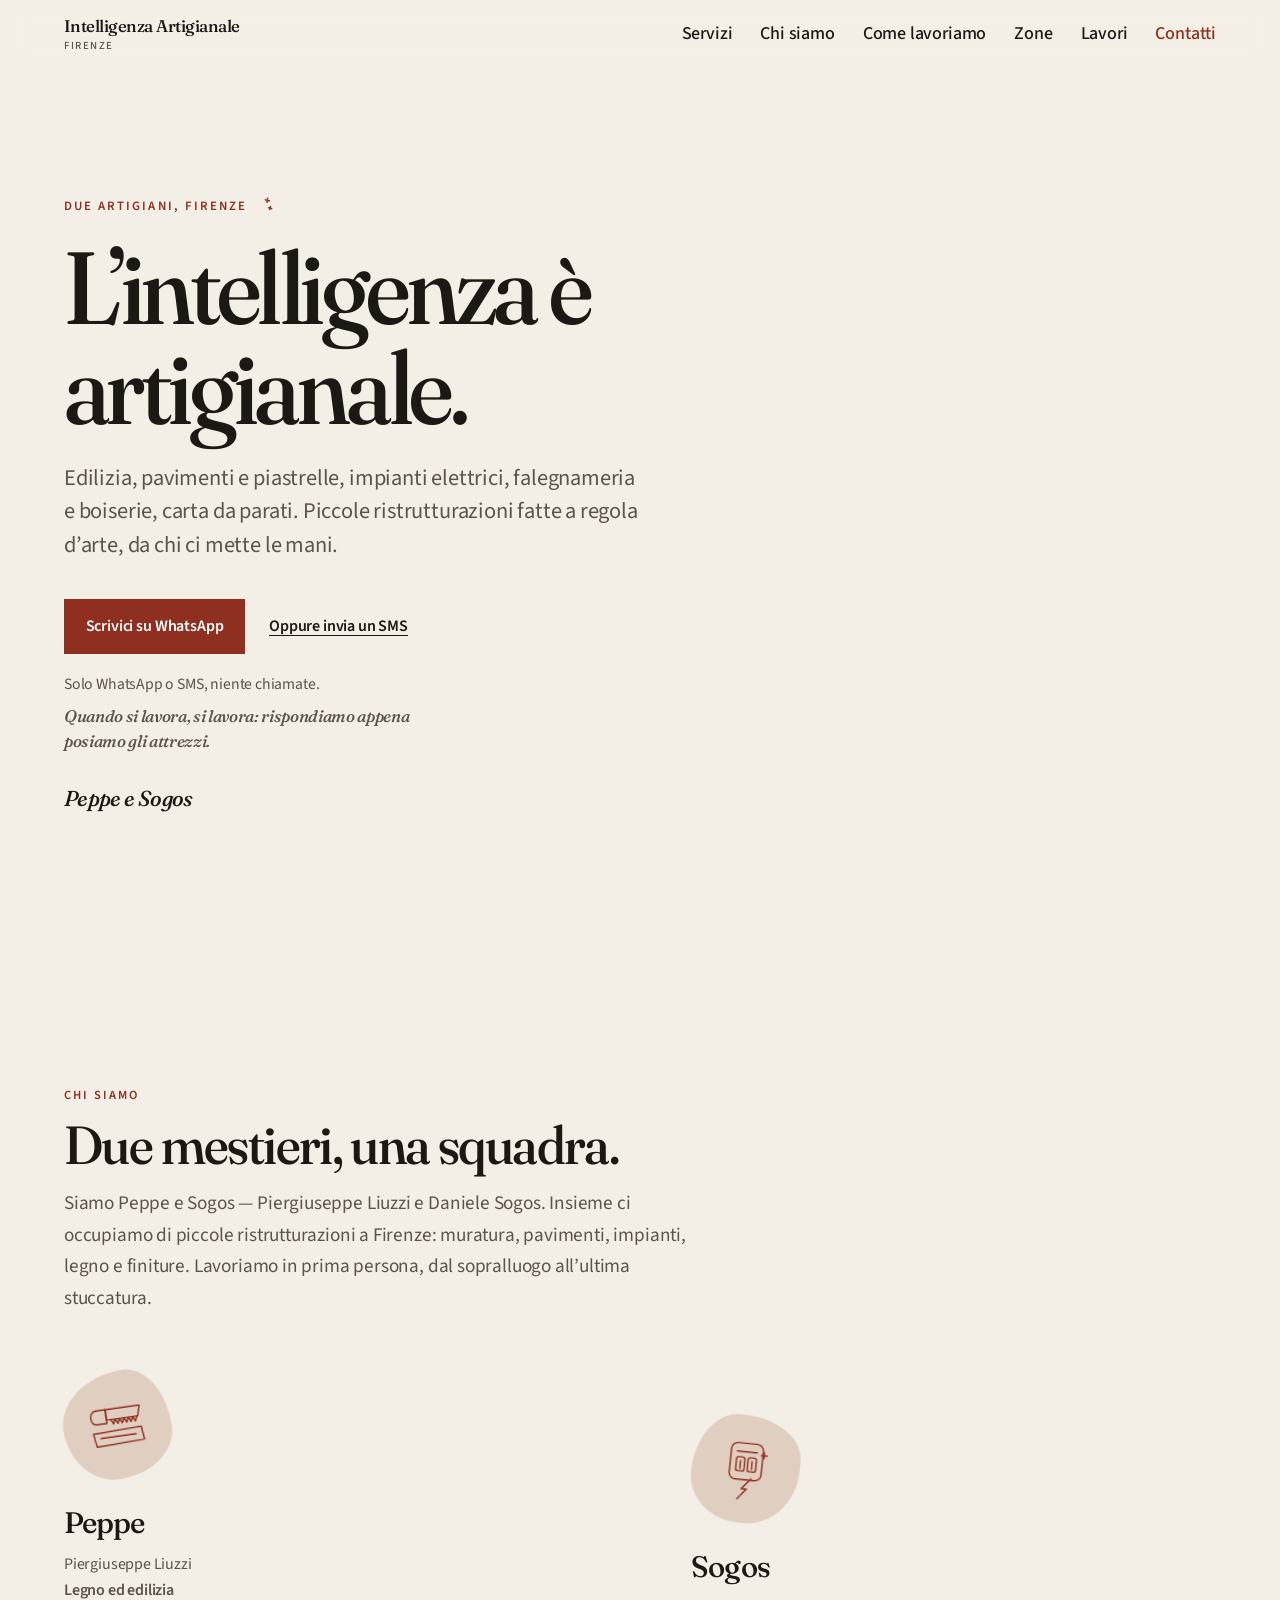
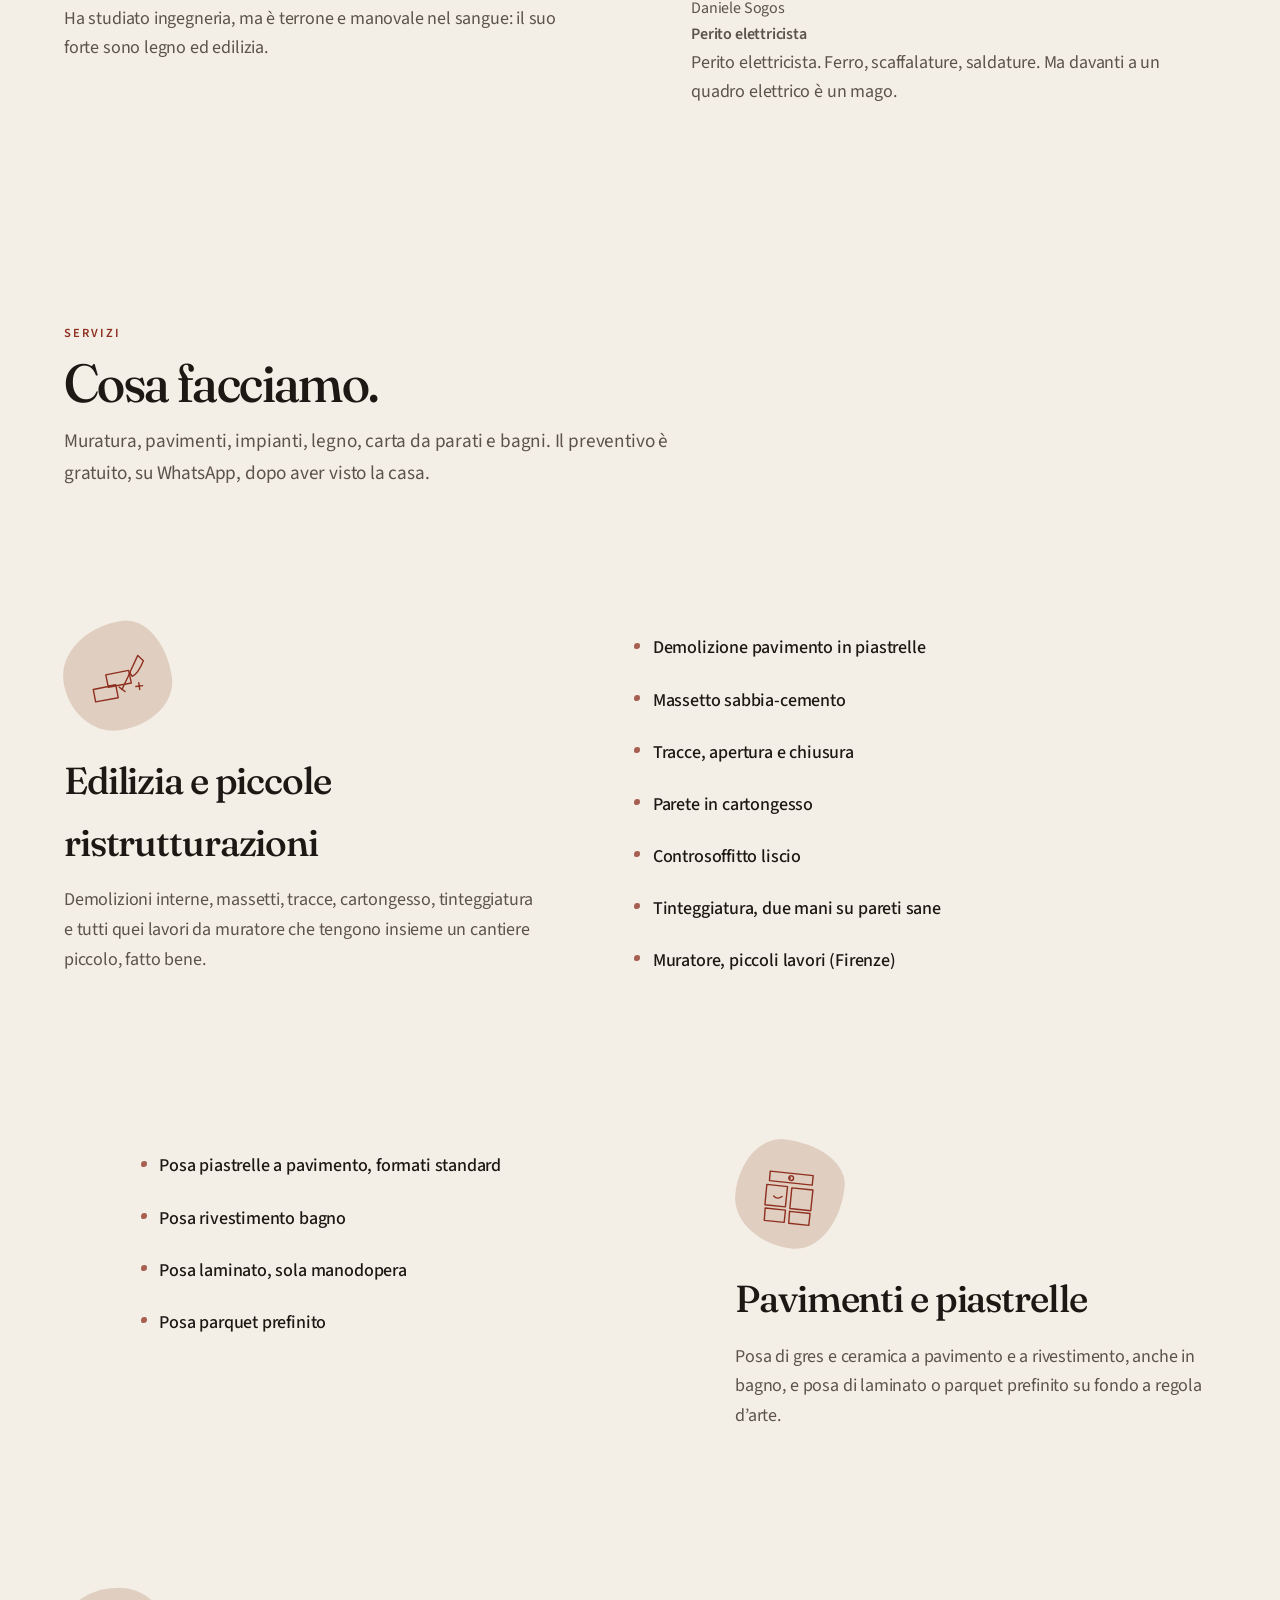
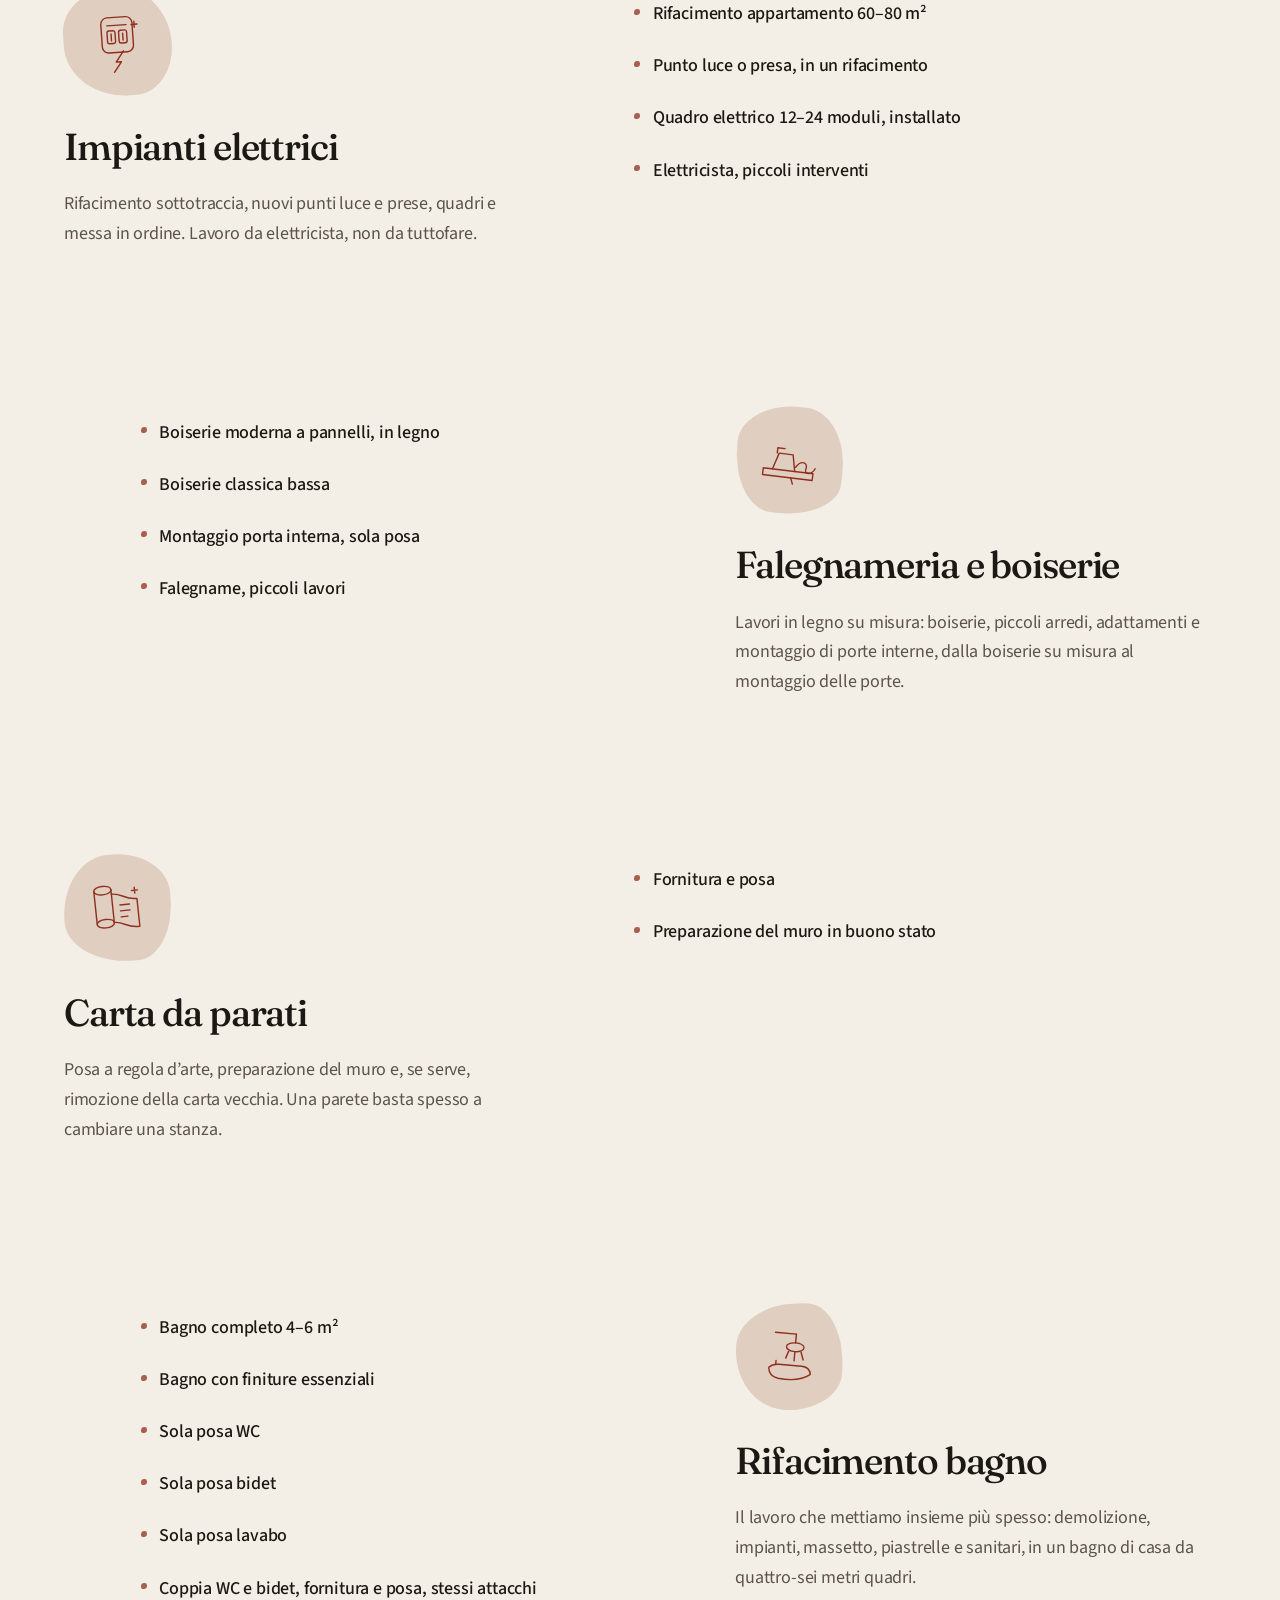
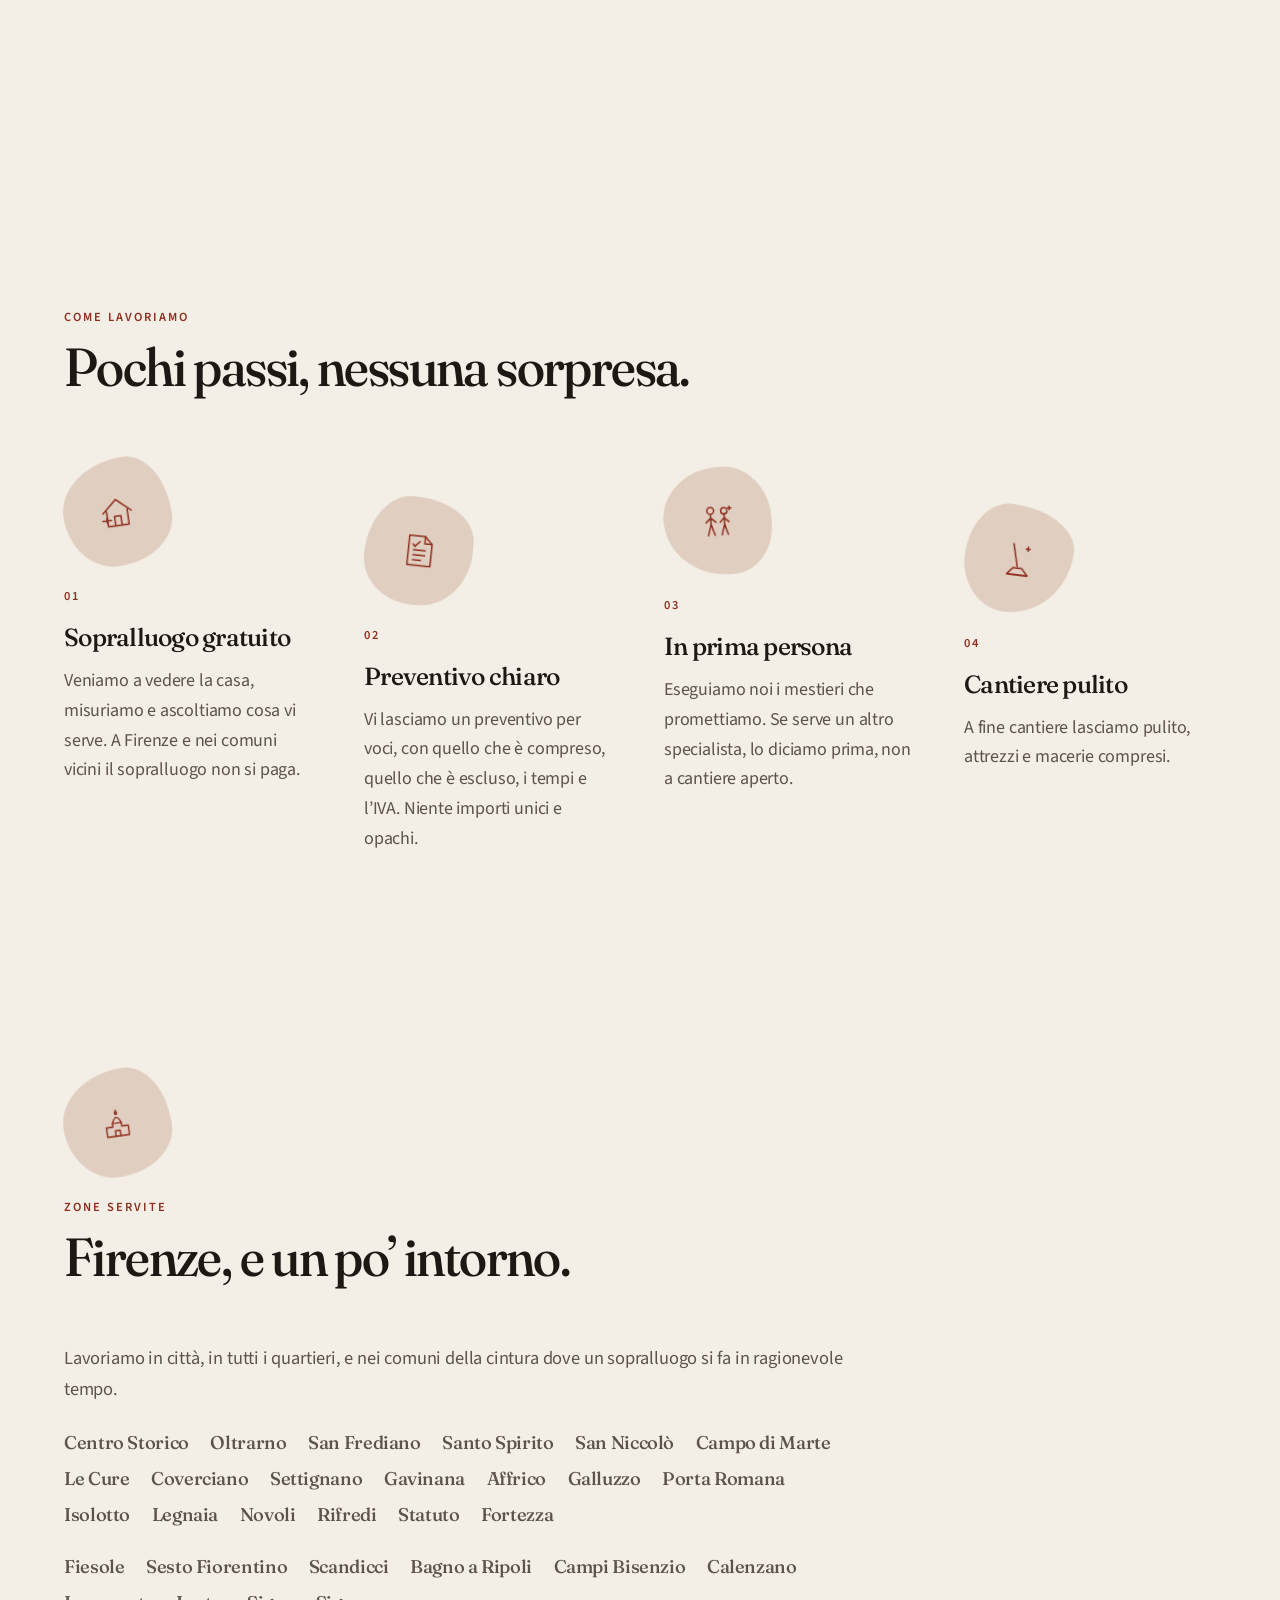
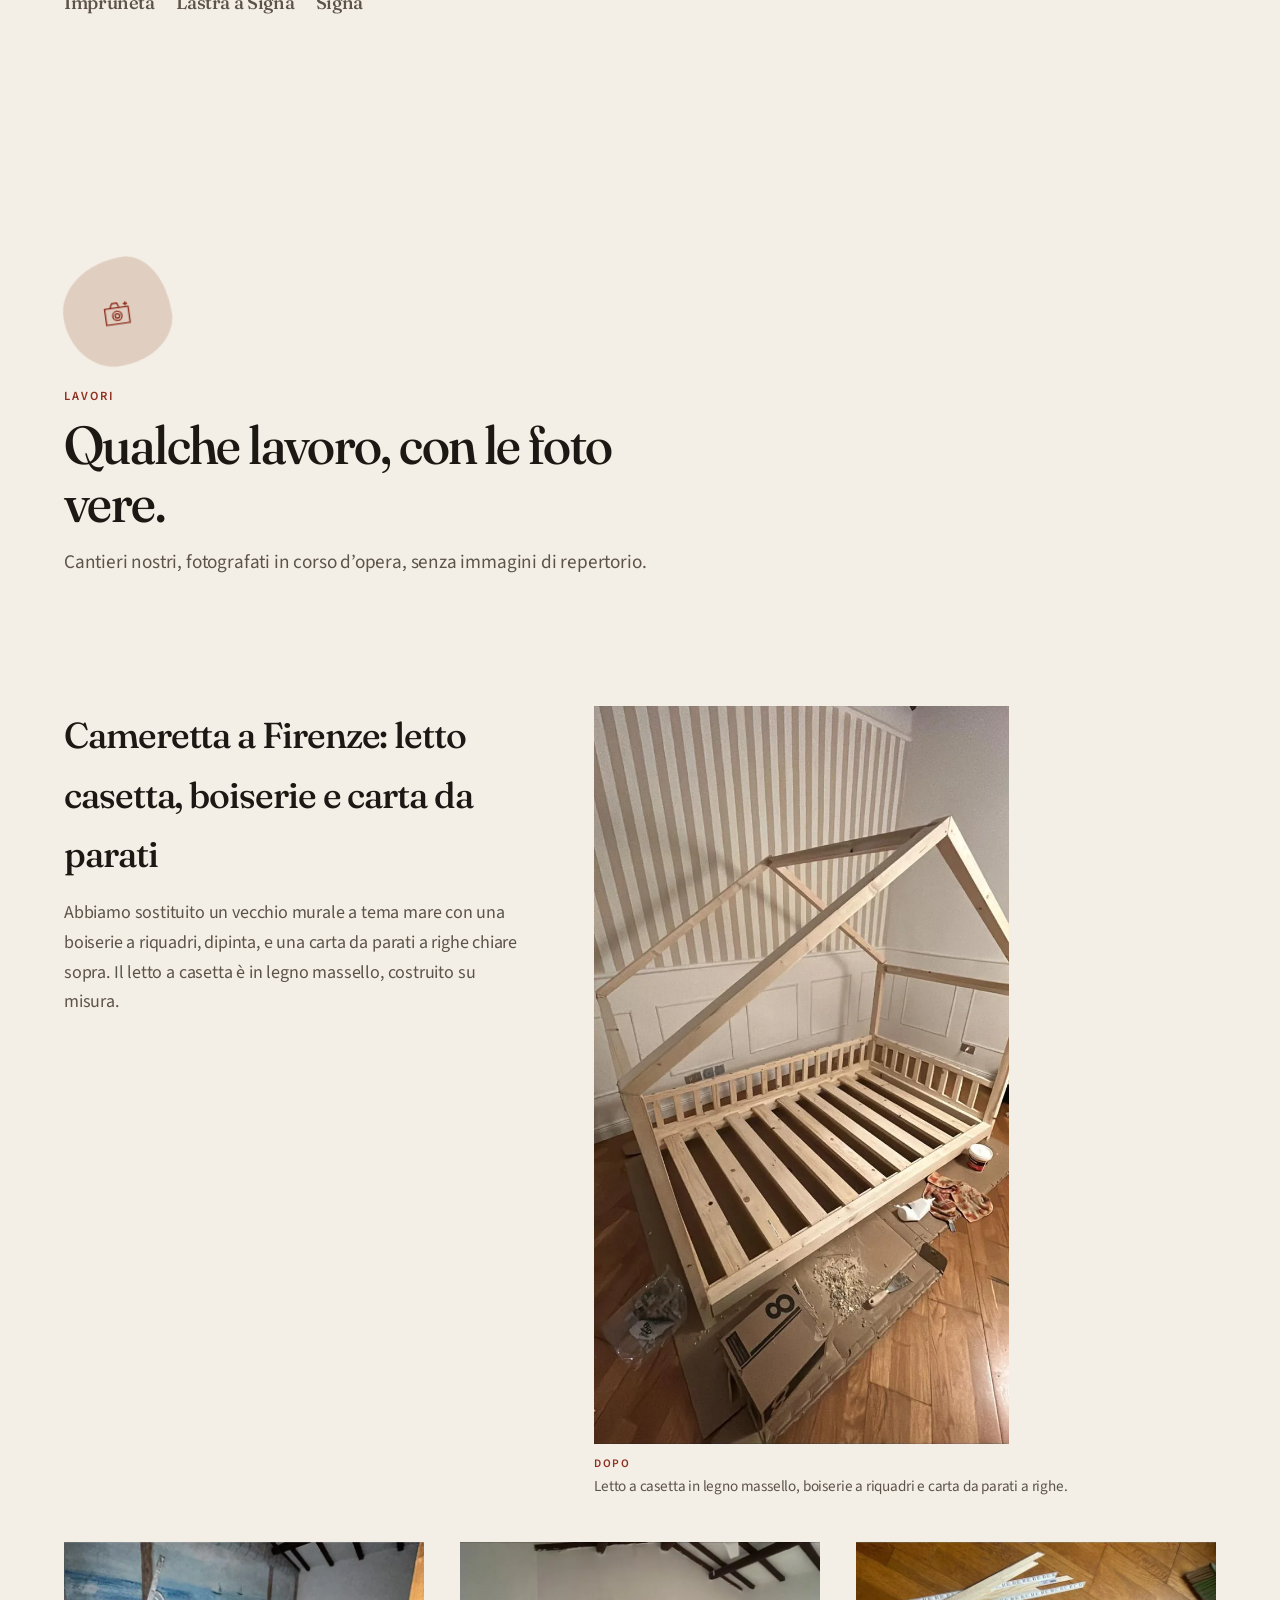
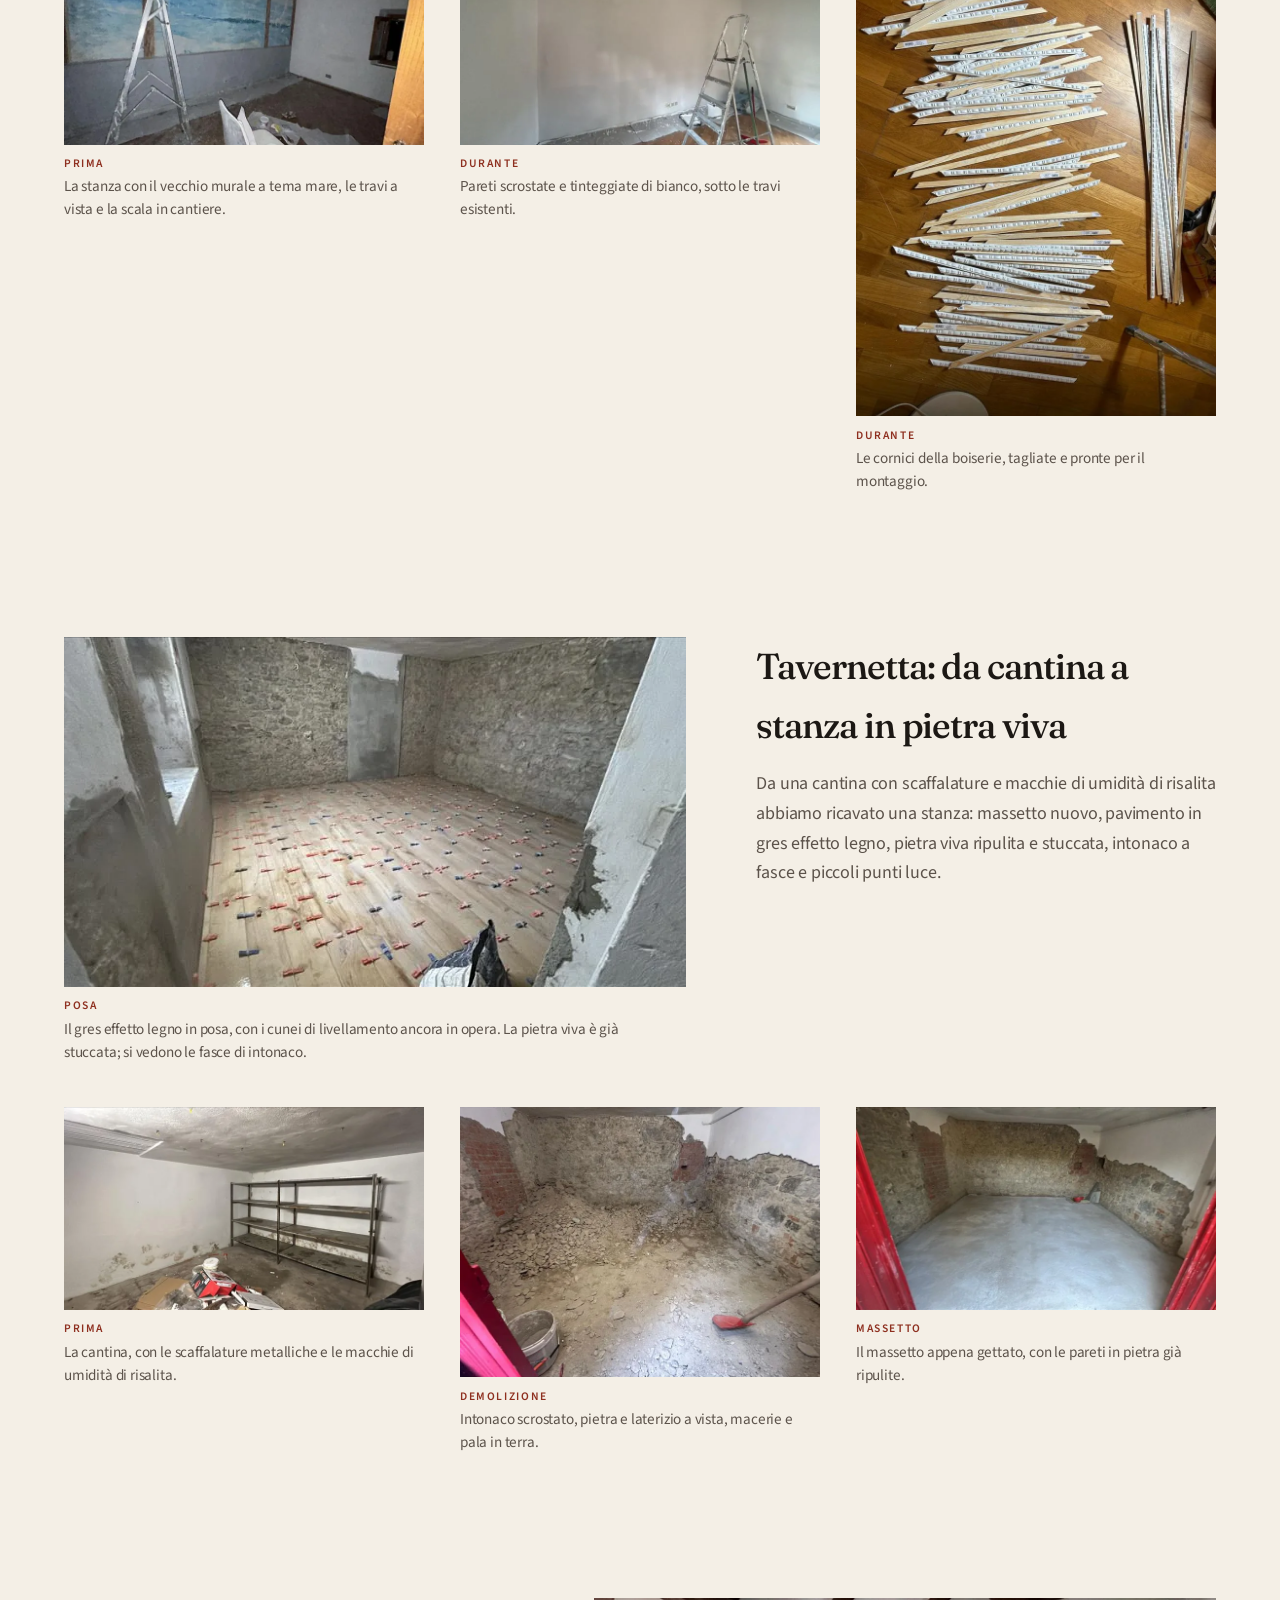
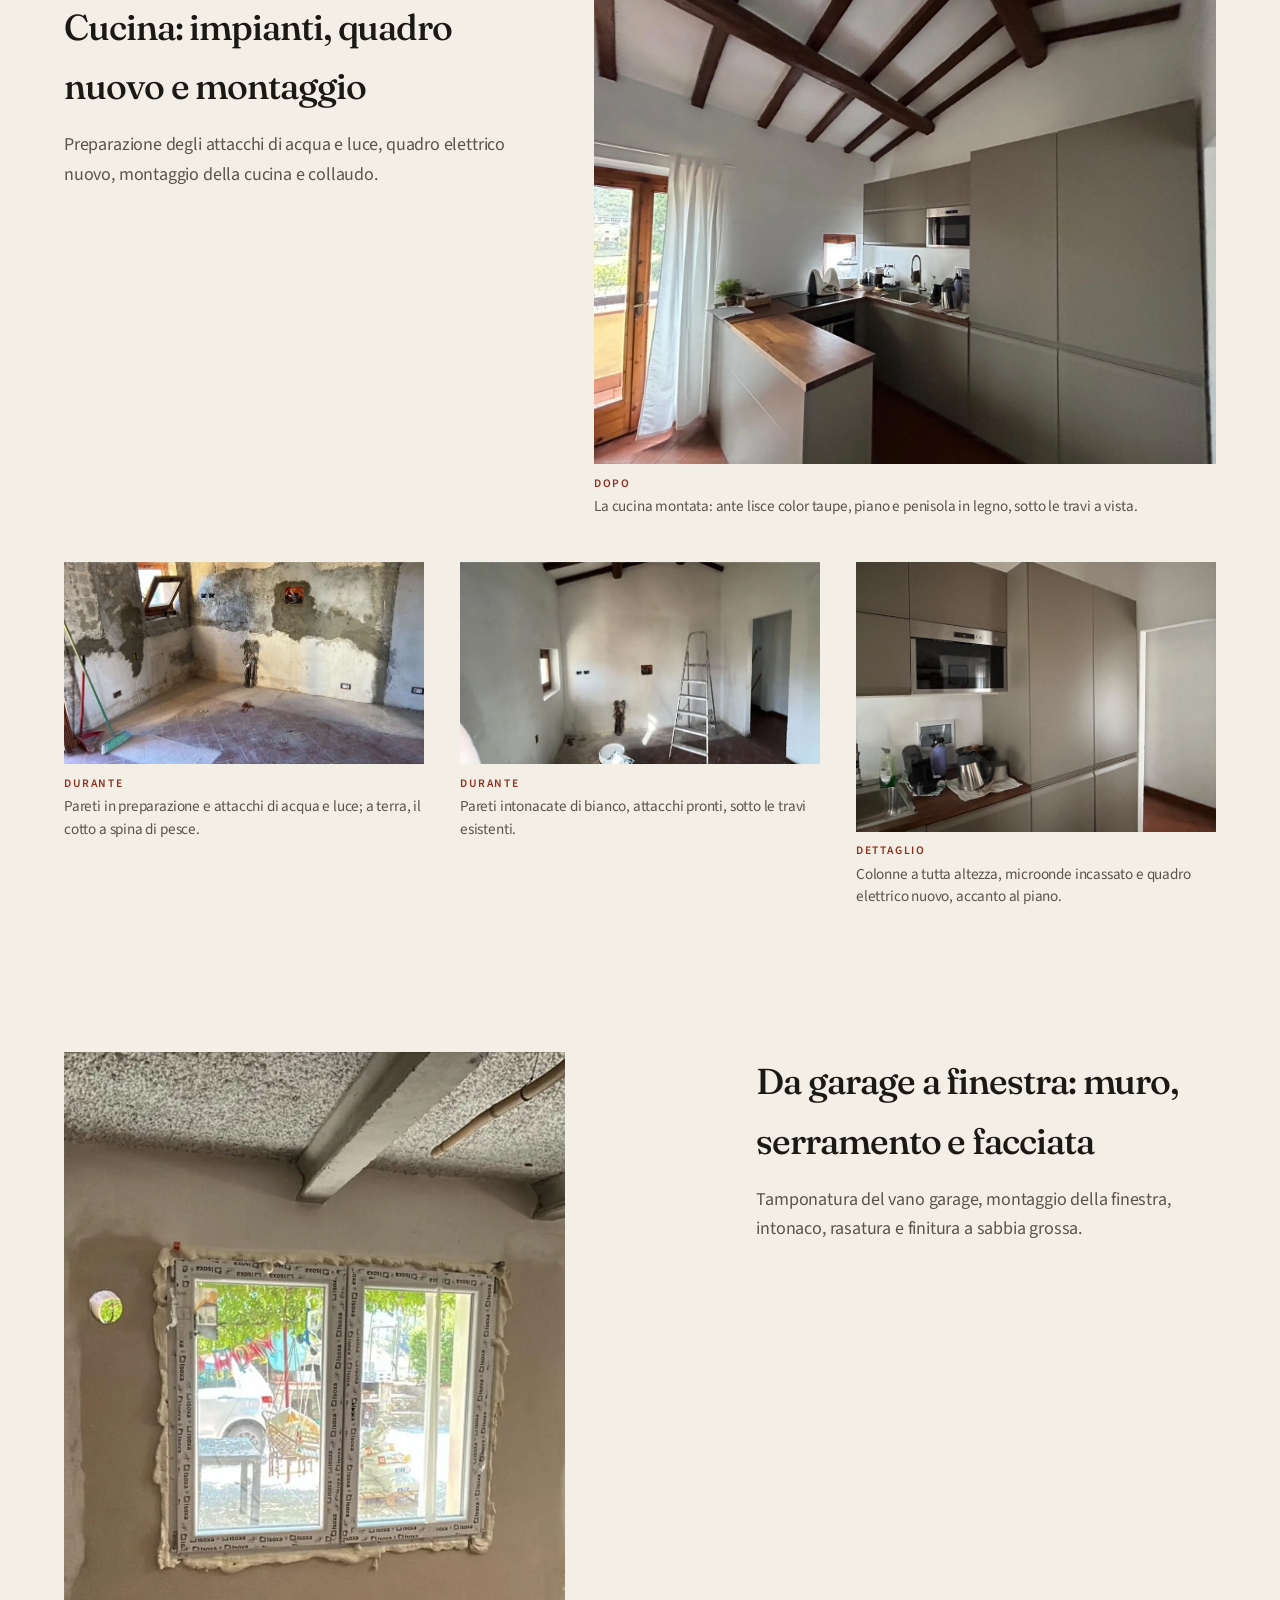
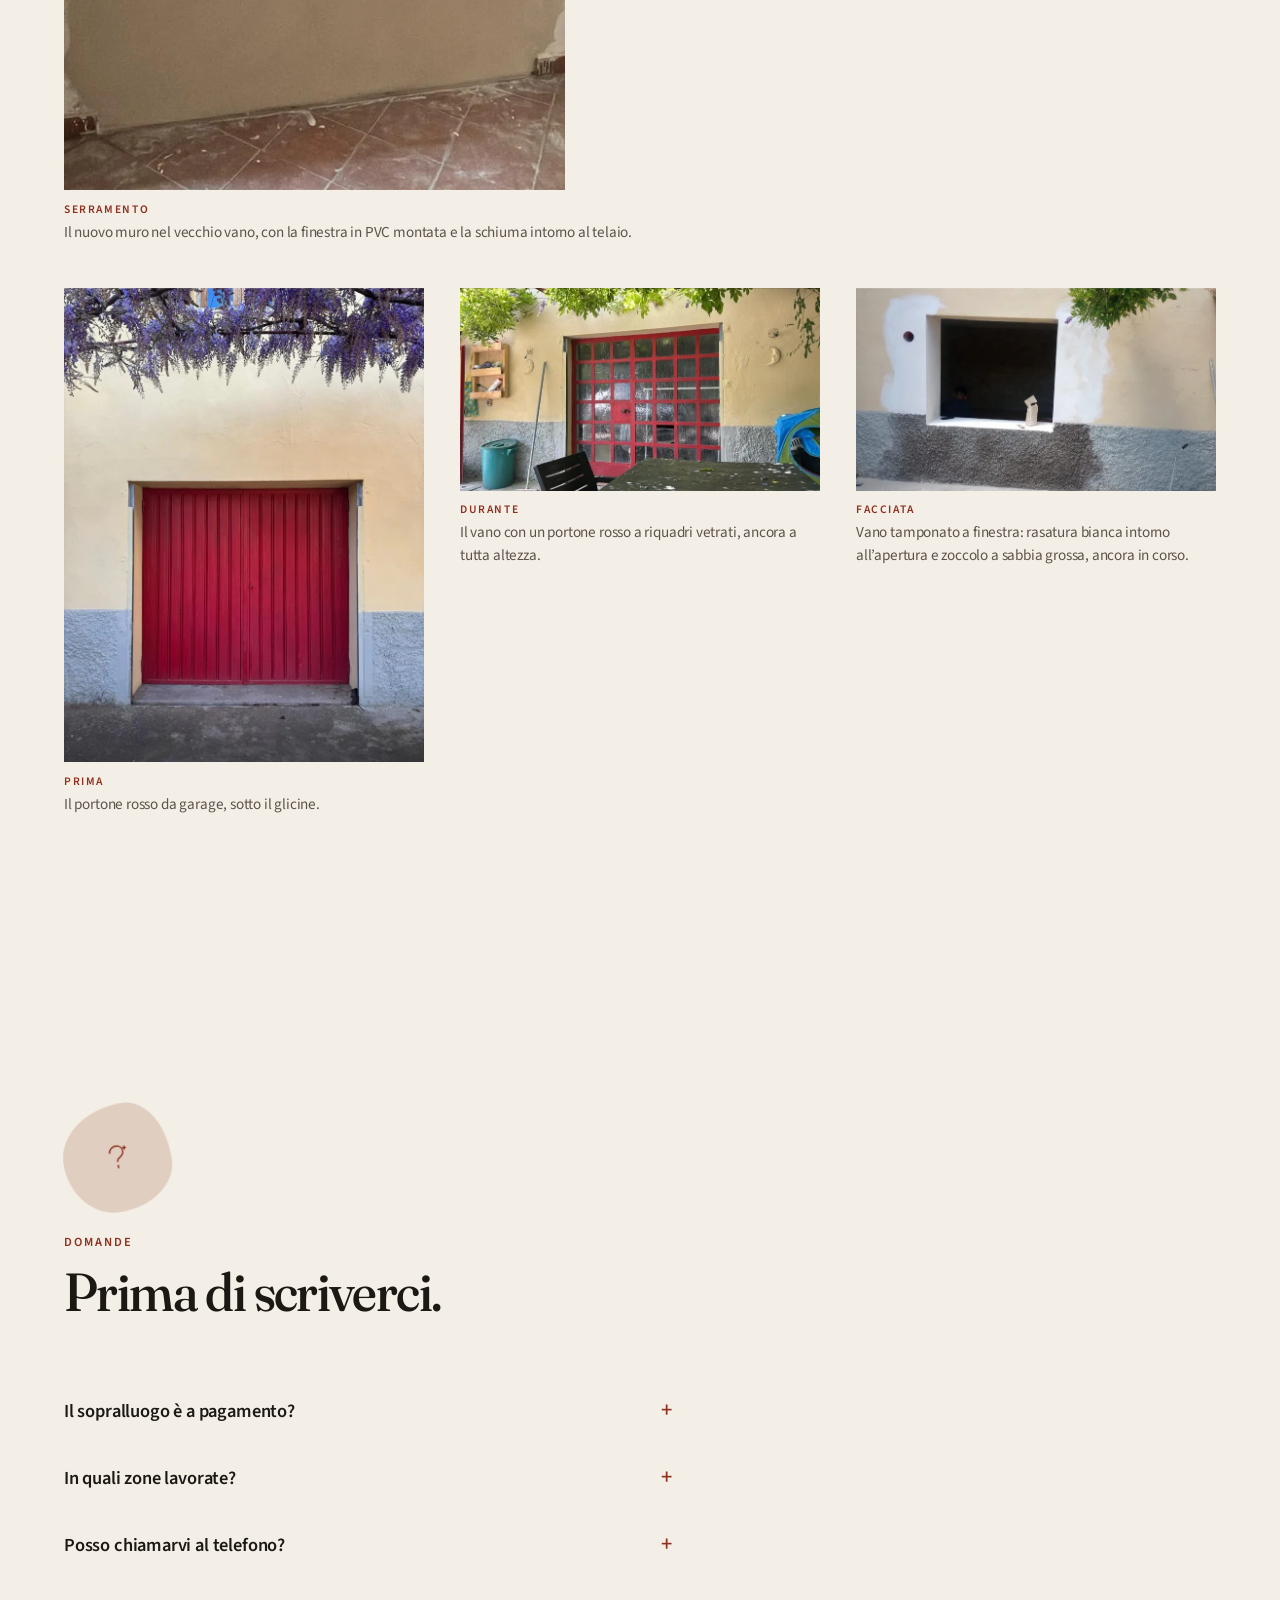
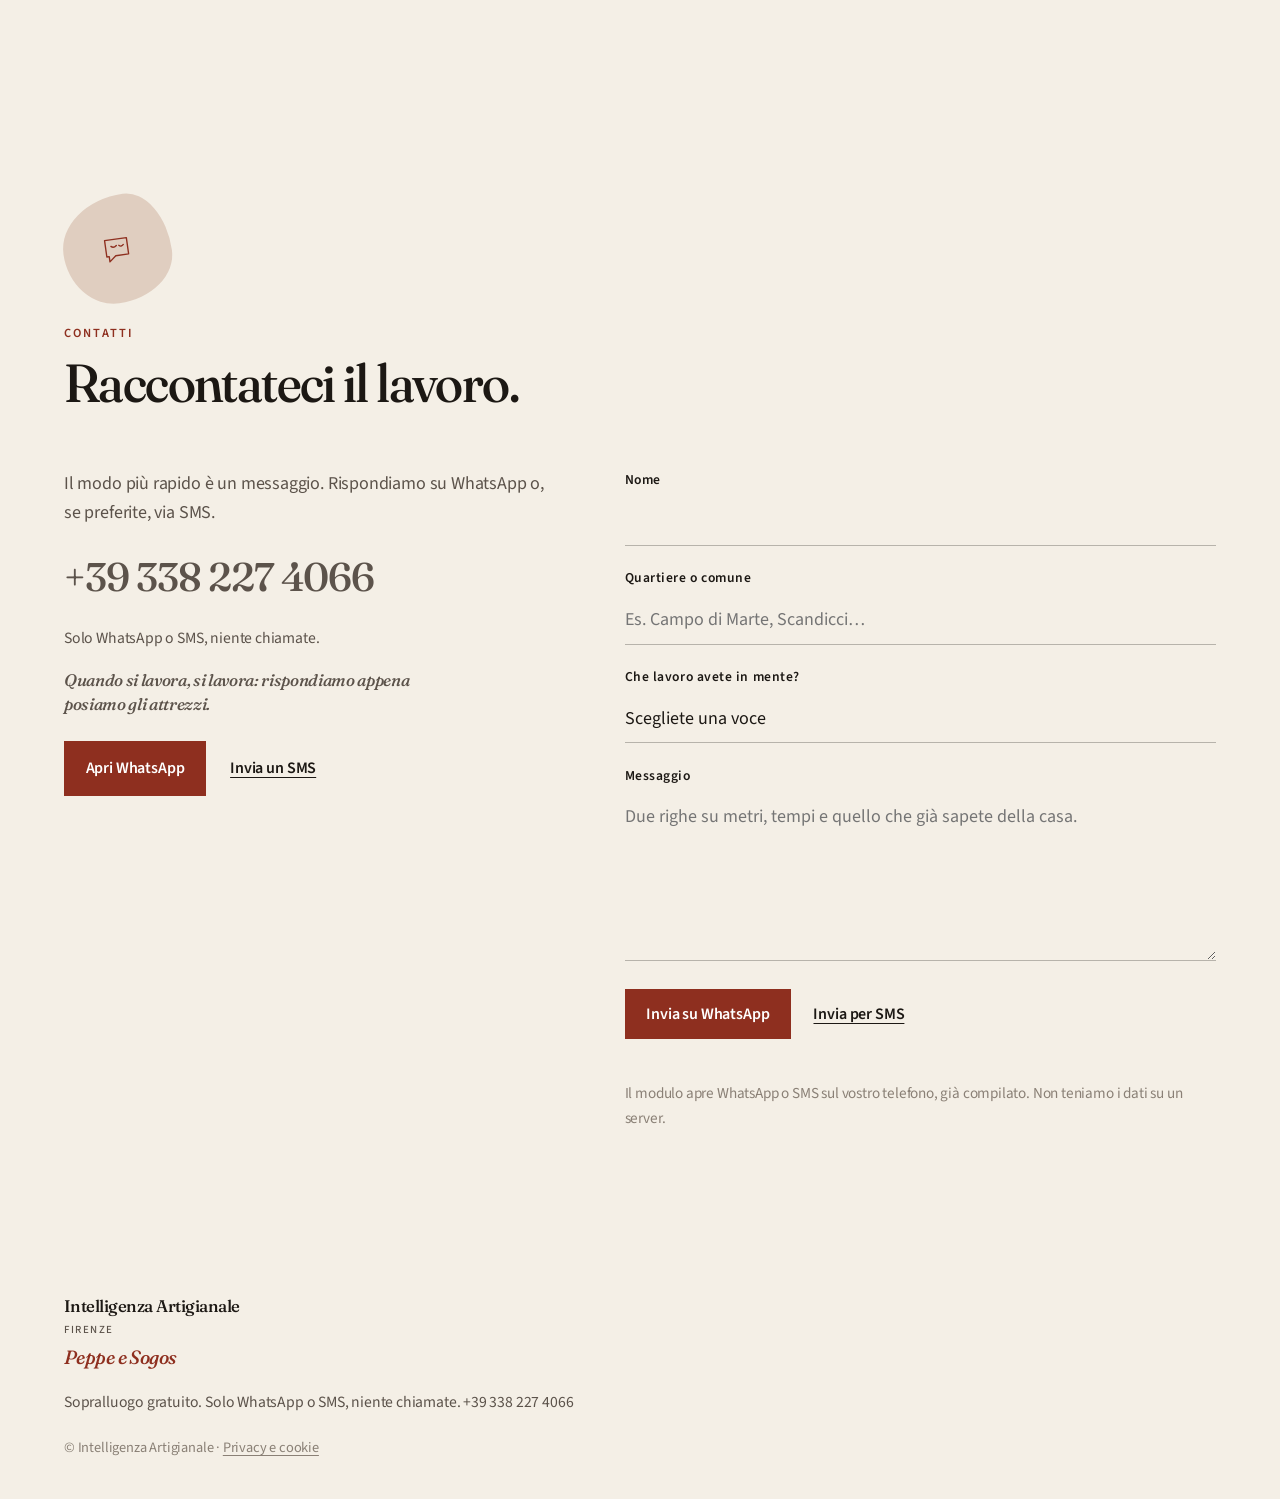
==== commit 278628fa: "Togli dal sito ogni riferimento alla Dichiarazione di Conformità. Restano gli impianti elettrici e g" ====
--- a/index.html
+++ b/index.html
@@ -123,14 +123,6 @@
           },
           {
             "@type": "Question",
-            "name": "Rilasciate la Dichiarazione di Conformità?",
-            "acceptedAnswer": {
-              "@type": "Answer",
-              "text": "Sì, per i lavori elettrici di nuova realizzazione o di rifacimento rilasciamo la Dichiarazione di Conformità prevista dal D.M. 37/08. Di norma è compresa nel preventivo."
-            }
-          },
-          {
-            "@type": "Question",
             "name": "In quali zone lavorate?",
             "acceptedAnswer": {
               "@type": "Answer",
@@ -317,14 +309,13 @@
           <div class="service-intro">
             <span class="icon-blob" aria-hidden="true"><span class="blob"></span><svg class="icon icon-service icon-draw" viewBox="0 0 32 32" fill="none" stroke="currentColor" stroke-width="1.5" stroke-linecap="round" stroke-linejoin="round" aria-hidden="true" focusable="false"><rect data-draw pathLength="100" x="8.2" y="3.6" width="15.6" height="17.6" rx="3.2"/><path data-draw pathLength="100" d="M11.2 7.6 H20.8"/><rect data-draw pathLength="100" x="11" y="10.2" width="4" height="6.4" rx="1"/><path data-draw pathLength="100" d="M13 11.8 V15.2"/><rect data-draw pathLength="100" x="16.8" y="10.2" width="4" height="6.4" rx="1"/><path data-draw pathLength="100" d="M18.8 11.8 V15.2"/><path data-draw pathLength="100" d="M18.6 20.6 L14.6 26 H17.2 L13.4 31"/><path data-draw pathLength="100" d="M24.8 6.2 V9.2 M23.3 7.7 H26.3"/></svg></span>
             <h3>Impianti elettrici</h3>
-            <p class="desc">Rifacimento sottotraccia, nuovi punti luce e prese, quadri e messa a norma, con Dichiarazione di Conformità. Lavoro da elettricista, non da tuttofare.</p>
+            <p class="desc">Rifacimento sottotraccia, nuovi punti luce e prese, quadri e messa in ordine. Lavoro da elettricista, non da tuttofare.</p>
           </div>
           <div class="service-rates">
             <ul class="work-list">
               <li>Rifacimento appartamento 60–80 m²</li>
               <li>Punto luce o presa, in un rifacimento</li>
               <li>Quadro elettrico 12–24 moduli, installato</li>
-              <li>Dichiarazione di Conformità</li>
               <li>Elettricista, piccoli interventi</li>
             </ul>
           </div>
@@ -404,9 +395,9 @@
             <p>Eseguiamo noi i mestieri che promettiamo. Se serve un altro specialista, lo diciamo prima, non a cantiere aperto.</p>
           </article>
           <article class="step on-scroll">
-            <span class="icon-blob icon-blob--step" aria-hidden="true"><span class="blob"></span><svg class="icon icon-step icon-draw" viewBox="0 0 32 32" fill="none" stroke="currentColor" stroke-width="1.5" stroke-linecap="round" stroke-linejoin="round" aria-hidden="true" focusable="false"><path data-draw pathLength="100" d="M8 5.5 H20.2 L25.4 10.8 V20.5 H8 Z"/><path data-draw pathLength="100" d="M20.2 5.5 V10.8 H25.4"/><path data-draw pathLength="100" d="M11.6 12.8 L13.4 14.6 L17.4 10.4"/><path data-draw pathLength="100" d="M20.5 23.2 L24.8 28.2"/><path data-draw pathLength="100" d="M18.2 26.6 H27.4"/><path data-draw pathLength="100" d="M20.5 23.2 L18.8 22.2 L22.4 21.4 Z"/></svg></span>
-          <h3>DiCo e pulizia</h3>
-            <p>Sui lavori elettrici rilasciamo la Dichiarazione di Conformità. A fine cantiere lasciamo pulito.</p>
+            <span class="icon-blob icon-blob--step" aria-hidden="true"><span class="blob"></span><svg class="icon icon-step icon-draw" viewBox="0 0 32 32" fill="none" stroke="currentColor" stroke-width="1.5" stroke-linecap="round" stroke-linejoin="round" aria-hidden="true" focusable="false"><path data-draw pathLength="100" d="M11.2 4.8 L15.8 22.2"/><path data-draw pathLength="100" d="M12.6 23.2 L8.2 28.4 H24.2 L19.4 23.2 Z"/><path data-draw pathLength="100" d="M8.8 28.4 H23.6"/><path data-draw pathLength="100" d="M22.6 6.2 V9.4 M21.1 7.8 H24.1"/></svg></span>
+          <h3>Cantiere pulito</h3>
+            <p>A fine cantiere lasciamo pulito, attrezzi e macerie compresi.</p>
           </article>
         </div>
       </div>
@@ -636,10 +627,6 @@
             <p>No. Il sopralluogo a Firenze e nei comuni vicini è gratuito e senza impegno.</p>
           </details>
           <details>
-            <summary>Rilasciate la Dichiarazione di Conformità?</summary>
-            <p>Sì, per i lavori elettrici di nuova realizzazione o di rifacimento rilasciamo la Dichiarazione di Conformità prevista dal D.M. 37/08. Di norma è compresa nel preventivo.</p>
-          </details>
-          <details>
             <summary>In quali zone lavorate?</summary>
             <p>A Firenze, in tutti i quartieri, e nei comuni vicini come Fiesole, Sesto Fiorentino, Scandicci, Bagno a Ripoli, Campi Bisenzio, Calenzano, Impruneta, Lastra a Signa e Signa.</p>
           </details>
